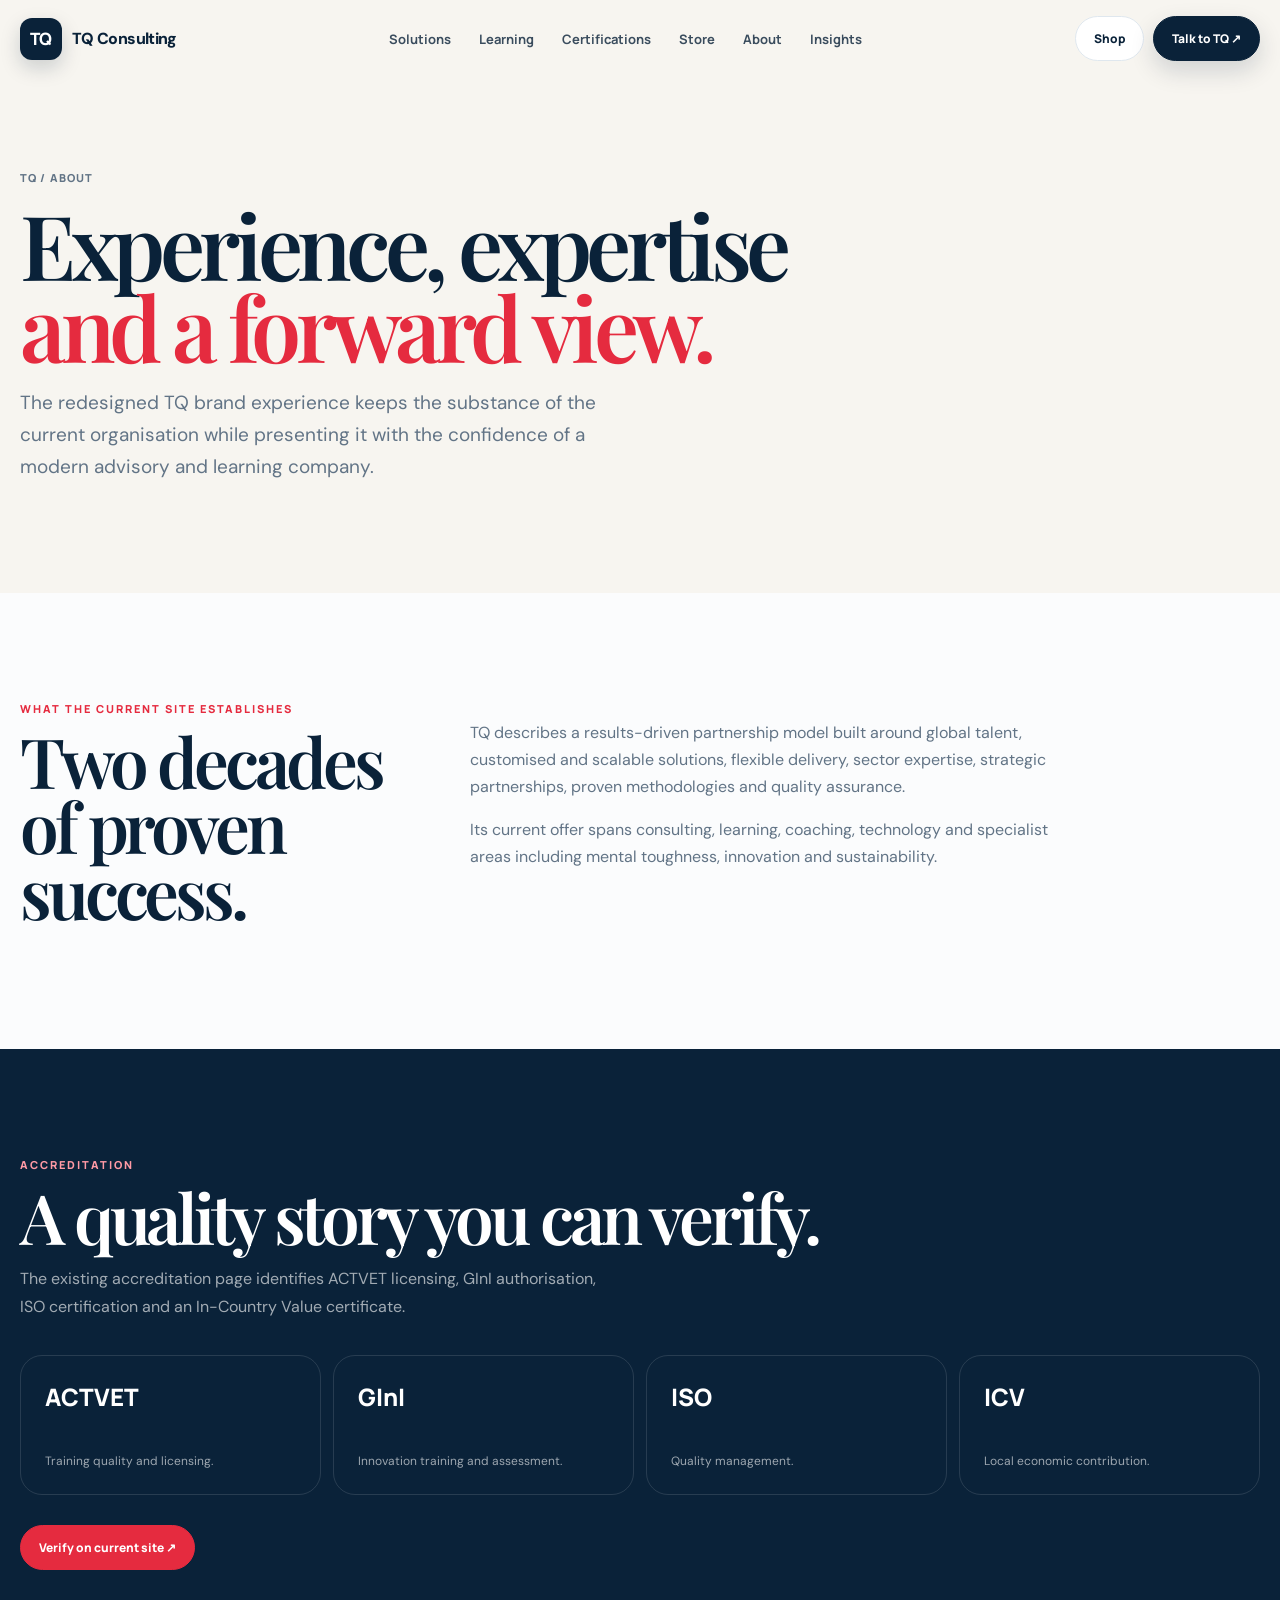
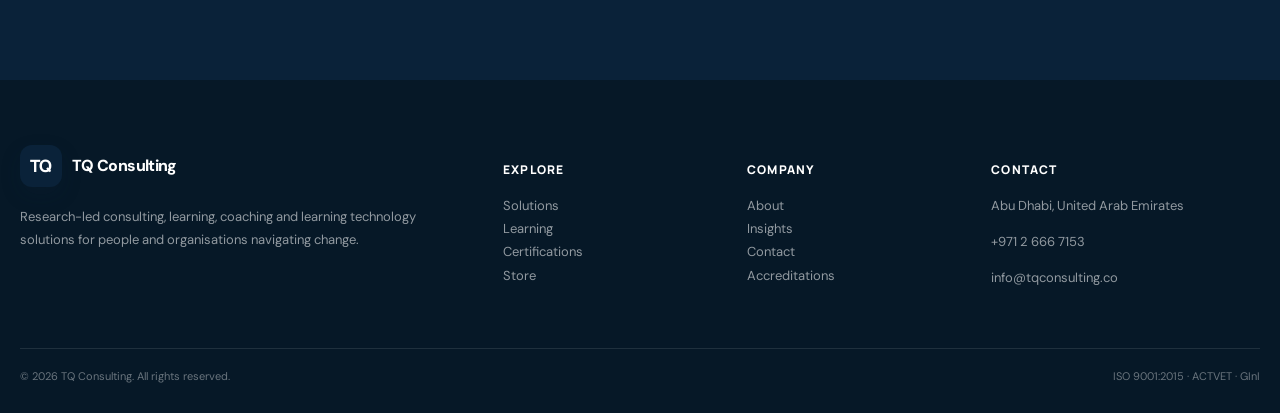
==== about.html @ fe09f9c8 "Add files via upload" ====
<!doctype html><html lang="en"><head><meta charset="utf-8"><meta name="viewport" content="width=device-width,initial-scale=1"><title>About TQ Consulting | TQ Consulting</title><meta name="description" content="TQ Consulting — consulting, learning, coaching, certification and learning technology solutions."><link rel="stylesheet" href="assets/style.css"></head><body><header class="nav"><div class="wrap navin"><a class="brand" href="index.html"><span class="brandmark">TQ</span><span>TQ Consulting</span></a><nav class="links"><a href="solutions.html">Solutions</a><a href="learning.html">Learning</a><a href="certifications.html">Certifications</a><a href="store.html">Store</a><a href="about.html">About</a><a href="insights.html">Insights</a></nav><div class="actions"><a class="btn ghost" href="store.html">Shop</a><a class="btn primary" href="contact.html">Talk to TQ ↗</a><button id="mobileMenu" class="btn ghost mobile">Menu</button></div></div></header><div class="menuPanel"><a href="solutions.html">Solutions</a><a href="learning.html">Learning</a><a href="certifications.html">Certifications</a><a href="store.html">Store</a><a href="about.html">About</a><a href="insights.html">Insights</a><a href="contact.html">Contact</a></div><main><section class="pagehero"><div class="wrap"><div class="breadcrumbs">TQ / About</div><h1>Experience, expertise<br><span style="color:var(--red)">and a forward view.</span></h1><p class="lead" style="font-size:19px">The redesigned TQ brand experience keeps the substance of the current organisation while presenting it with the confidence of a modern advisory and learning company.</p></div></section><section><div class="wrap split"><div><div class="eyebrow" style="color:var(--red)">What the current site establishes</div><h2 class="h2">Two decades of proven success.</h2></div><div><p class="lead">TQ describes a results-driven partnership model built around global talent, customised and scalable solutions, flexible delivery, sector expertise, strategic partnerships, proven methodologies and quality assurance.</p><p class="lead">Its current offer spans consulting, learning, coaching, technology and specialist areas including mental toughness, innovation and sustainability.</p></div></div></section><section class="dark"><div class="wrap"><div class="eyebrow" style="color:#ff9aa5">Accreditation</div><h2 class="h2">A quality story you can verify.</h2><p class="lead">The existing accreditation page identifies ACTVET licensing, GInI authorisation, ISO certification and an In-Country Value certificate.</p><div class="accred"><div class="logoBox"><b>ACTVET</b><span>Training quality and licensing.</span></div><div class="logoBox"><b>GInI</b><span>Innovation training and assessment.</span></div><div class="logoBox"><b>ISO</b><span>Quality management.</span></div><div class="logoBox"><b>ICV</b><span>Local economic contribution.</span></div></div><div style="margin-top:30px"><a class="btn red" href="https://www.tqconsulting.co/accreditation" target="_blank">Verify on current site ↗</a></div></div></section></main><footer class="footer"><div class="wrap"><div class="footgrid"><div><div class="brand"><span class="brandmark">TQ</span><span>TQ Consulting</span></div><p style="max-width:420px;margin-top:18px">Research-led consulting, learning, coaching and learning technology solutions for people and organisations navigating change.</p></div><div><h4>Explore</h4><a href="solutions.html">Solutions</a><a href="learning.html">Learning</a><a href="certifications.html">Certifications</a><a href="store.html">Store</a></div><div><h4>Company</h4><a href="about.html">About</a><a href="insights.html">Insights</a><a href="contact.html">Contact</a><a href="https://www.tqconsulting.co/accreditation" target="_blank">Accreditations</a></div><div><h4>Contact</h4><p>Abu Dhabi, United Arab Emirates</p><p>+971 2 666 7153</p><p>info@tqconsulting.co</p></div></div><div class="copyright"><span>© 2026 TQ Consulting. All rights reserved.</span><span>ISO 9001:2015 · ACTVET · GInI</span></div></div></footer><div class="toast"></div><script src="assets/app.js"></script></body></html>
---- assets/style.css ----
@import url('https://fonts.googleapis.com/css2?family=DM+Sans:wght@400;500;600;700&family=Manrope:wght@500;600;700;800&family=Playfair+Display:wght@500;600;700&display=swap');
:root{--ink:#0a2239;--ink2:#102f4b;--red:#e52b3f;--cream:#f7f5f0;--paper:#fbfcfd;--line:#dfe7ee;--muted:#627486;--white:#fff;--shadow:0 24px 80px rgba(10,34,57,.12)}*{box-sizing:border-box}html{scroll-behavior:smooth}body{margin:0;color:var(--ink);background:var(--paper);font-family:'DM Sans',sans-serif;overflow-x:hidden}a{text-decoration:none;color:inherit}.serif{font-family:'Playfair Display',serif}.wrap{width:min(1380px,calc(100% - 40px));margin:auto}.eyebrow{font:800 11px/1 'Manrope';letter-spacing:.18em;text-transform:uppercase}.nav{position:fixed;z-index:100;top:0;left:0;right:0;padding:16px 0;transition:.3s}.nav.scrolled{background:rgba(251,252,253,.9);backdrop-filter:blur(18px);box-shadow:0 12px 40px rgba(10,34,57,.08)}.navin{display:flex;align-items:center;justify-content:space-between;gap:20px}.brand{display:flex;align-items:center;gap:10px;font-weight:800;letter-spacing:-.04em}.brandmark{width:42px;height:42px;border-radius:12px;background:var(--ink);display:grid;place-items:center;color:#fff;font:800 17px 'Manrope';box-shadow:0 8px 20px rgba(10,34,57,.18)}.links{display:flex;gap:28px;font:700 13px 'Manrope';align-items:center}.links a{opacity:.8}.links a:hover{opacity:1;color:var(--red)}.actions{display:flex;gap:9px;align-items:center}.btn{display:inline-flex;align-items:center;gap:9px;padding:13px 18px;border-radius:999px;font:800 12px 'Manrope';border:1px solid var(--line);transition:.25s;cursor:pointer}.btn:hover{transform:translateY(-2px)}.primary{background:var(--ink);color:#fff;border-color:var(--ink);box-shadow:0 10px 24px rgba(10,34,57,.16)}.red{background:var(--red);color:#fff;border-color:var(--red)}.ghost{background:#fff}.mobile{display:none}.hero{min-height:880px;padding:170px 0 90px;position:relative;overflow:hidden;background:radial-gradient(circle at 82% 18%,#ffdfe2 0,transparent 28%),radial-gradient(circle at 10% 80%,#e9f1f7 0,transparent 30%),var(--cream)}.grid{position:absolute;inset:0;opacity:.32;background-image:linear-gradient(rgba(10,34,57,.07) 1px,transparent 1px),linear-gradient(90deg,rgba(10,34,57,.07) 1px,transparent 1px);background-size:44px 44px;mask-image:linear-gradient(to bottom,#000,transparent)}.hero-grid{position:relative;display:grid;grid-template-columns:1.05fr .95fr;gap:60px;align-items:center}.hero h1{font:600 clamp(56px,7.5vw,112px)/.9 'Playfair Display';letter-spacing:-.065em;margin:22px 0}.hero h1 em{font-style:normal;color:var(--red)}.hero p{font-size:19px;line-height:1.65;color:var(--muted);max-width:670px}.heroBtns{display:flex;gap:10px;flex-wrap:wrap;margin-top:30px}.stats{display:flex;gap:42px;margin-top:48px}.stat b{font:800 30px 'Manrope';display:block}.stat span{font-size:12px;color:var(--muted)}.visual{position:relative}.visual-main{height:650px;border-radius:38px;background:linear-gradient(145deg,#0a2239,#173e60 62%,#e52b3f);padding:20px;box-shadow:var(--shadow);transform:rotate(1.2deg);overflow:hidden}.visual-main:before{content:'';position:absolute;width:420px;height:420px;border:1px solid rgba(255,255,255,.16);border-radius:50%;right:-120px;top:-100px}.visual-main:after{content:'';position:absolute;width:600px;height:600px;border:1px solid rgba(255,255,255,.1);border-radius:50%;left:-330px;bottom:-320px}.visual-inner{height:100%;border:1px solid rgba(255,255,255,.12);border-radius:26px;padding:32px;color:#fff;display:flex;flex-direction:column;justify-content:flex-end;position:relative;background:linear-gradient(to top,rgba(0,0,0,.35),transparent 65%)}.visual-label{font:800 11px 'Manrope';letter-spacing:.16em;text-transform:uppercase;color:#ffb2ba}.visual-inner h2{font:600 48px/1 'Playfair Display';letter-spacing:-.05em;margin:12px 0}.floating{position:absolute;background:#fff;border:1px solid rgba(255,255,255,.7);box-shadow:var(--shadow);border-radius:22px;padding:18px;z-index:2}.float1{left:-28px;bottom:50px;width:230px}.float2{right:-24px;top:70px;width:205px}.floatnum{font:800 30px 'Manrope'}.marquee{background:var(--ink);color:#fff;padding:16px 0;overflow:hidden}.track{display:flex;width:max-content;gap:30px;animation:mar 28s linear infinite;font:800 12px 'Manrope';letter-spacing:.08em}@keyframes mar{to{transform:translateX(-50%)}}section{padding:110px 0}.split{display:grid;grid-template-columns:.65fr 1.35fr;gap:70px}.h2{font:600 clamp(45px,5.4vw,76px)/.95 'Playfair Display';letter-spacing:-.06em;margin:14px 0}.lead{color:var(--muted);line-height:1.7;max-width:580px}.cards{display:grid;grid-template-columns:repeat(2,1fr);gap:16px}.card{background:#fff;border:1px solid var(--line);border-radius:28px;padding:28px;transition:.3s}.card:hover{transform:translateY(-5px);box-shadow:var(--shadow)}.num{font:700 56px/1 'Playfair Display';color:#d9e0e6}.card h3{font:800 25px 'Manrope';margin:20px 0 8px}.card p{color:var(--muted);line-height:1.6}.dark{background:var(--ink);color:#fff}.dark .lead,.dark .muted{color:rgba(255,255,255,.62)}.pill{display:inline-flex;padding:8px 11px;border-radius:99px;background:#eef2f5;font:800 10px 'Manrope';letter-spacing:.08em;text-transform:uppercase}.redpill{background:#ffe6e9;color:#b3192a}.programs{display:grid;grid-template-columns:repeat(3,1fr);gap:16px;margin-top:45px}.program{min-height:340px;padding:26px;border-radius:28px;position:relative;overflow:hidden;background:linear-gradient(145deg,#102f4b,#0a2239);color:#fff}.program:nth-child(2){background:linear-gradient(145deg,#e52b3f,#9e1424)}.program:nth-child(3){background:linear-gradient(145deg,#d7e8f2,#f6f1e9);color:var(--ink)}.program .bottom{position:absolute;left:26px;right:26px;bottom:25px}.program h3{font:600 34px/1 'Playfair Display';margin:12px 0}.program p{opacity:.72;line-height:1.55}.productgrid{display:grid;grid-template-columns:repeat(4,1fr);gap:14px;margin-top:40px}.product{background:#fff;border:1px solid var(--line);border-radius:24px;padding:18px}.productvisual{height:220px;border-radius:18px;background:linear-gradient(145deg,#edf3f7,#f8e7e9);display:grid;place-items:center;overflow:hidden}.book{width:110px;height:150px;background:#fff;border-radius:5px 12px 12px 5px;box-shadow:0 20px 40px rgba(10,34,57,.2);padding:14px;transform:rotate(-6deg);font:800 12px 'Manrope'}.price{font:800 15px 'Manrope'}.accred{display:grid;grid-template-columns:repeat(4,1fr);gap:12px;margin-top:35px}.logoBox{border:1px solid rgba(255,255,255,.12);border-radius:22px;padding:24px;min-height:140px;display:flex;flex-direction:column;justify-content:space-between}.logoBox b{font:800 24px 'Manrope'}.logoBox span{font-size:12px;color:rgba(255,255,255,.6);line-height:1.5}.articles{display:grid;grid-template-columns:repeat(3,1fr);gap:16px;margin-top:45px}.article{background:#fff;border:1px solid var(--line);border-radius:25px;padding:25px;min-height:300px;display:flex;flex-direction:column}.article h3{font:800 23px/1.12 'Manrope';margin:15px 0}.article .read{margin-top:auto;font:800 12px 'Manrope'}.contact{background:var(--cream)}.contactgrid{display:grid;grid-template-columns:.9fr 1.1fr;gap:30px}.form{background:#fff;border:1px solid var(--line);border-radius:28px;padding:30px;box-shadow:var(--shadow)}.fields{display:grid;grid-template-columns:1fr 1fr;gap:14px}.field{font:800 11px 'Manrope';letter-spacing:.04em}.field input,.field select,.field textarea{width:100%;margin-top:8px;border:1px solid var(--line);border-radius:15px;padding:14px;font:500 14px 'DM Sans';outline:none;background:#fff}.field textarea{min-height:140px;resize:vertical}.full{grid-column:1/-1}.footer{background:#061827;color:#fff;padding:65px 0 30px}.footgrid{display:grid;grid-template-columns:1.5fr .7fr .7fr .9fr;gap:35px}.footgrid h4{font:800 12px 'Manrope';letter-spacing:.1em;text-transform:uppercase}.footgrid a,.footgrid p{display:block;color:rgba(255,255,255,.56);font-size:13px;line-height:1.8}.copyright{border-top:1px solid rgba(255,255,255,.1);margin-top:45px;padding-top:20px;color:rgba(255,255,255,.4);font-size:11px;display:flex;justify-content:space-between;gap:20px}.reveal{opacity:0;transform:translateY(25px)}.pagehero{padding:170px 0 90px;background:var(--cream);position:relative;overflow:hidden}.pagehero h1{font:600 clamp(55px,7vw,100px)/.92 'Playfair Display';letter-spacing:-.06em;margin:18px 0}.breadcrumbs{font:800 11px 'Manrope';letter-spacing:.1em;text-transform:uppercase;color:var(--muted)}.list{display:grid;gap:12px;margin-top:30px}.listrow{display:flex;justify-content:space-between;gap:20px;padding:22px 0;border-top:1px solid var(--line);font:700 16px 'Manrope'}.menuPanel{display:none}.toast{position:fixed;right:20px;bottom:20px;background:var(--ink);color:#fff;padding:14px 18px;border-radius:15px;z-index:200;opacity:0;transform:translateY(10px);transition:.3s}.toast.show{opacity:1;transform:none}
@media(max-width:1000px){.links{display:none}.mobile{display:inline-flex}.hero{min-height:auto}.hero-grid,.split,.contactgrid{grid-template-columns:1fr}.visual{max-width:680px;margin:auto}.programs{grid-template-columns:1fr 1fr}.productgrid{grid-template-columns:1fr 1fr}.accred{grid-template-columns:1fr 1fr}.articles{grid-template-columns:1fr 1fr}.footgrid{grid-template-columns:1fr 1fr}.menuPanel{position:fixed;top:74px;left:20px;right:20px;background:#fff;border:1px solid var(--line);border-radius:22px;padding:20px;display:none;box-shadow:var(--shadow);z-index:99}.menuPanel.open{display:grid}.menuPanel a{padding:13px 4px;font:800 13px 'Manrope';border-bottom:1px solid #edf1f4}}
@media(max-width:650px){.wrap{width:min(100% - 28px,1380px)}.hero{padding-top:130px}.hero h1{font-size:57px}.visual-main{height:510px}.visual-inner h2{font-size:36px}.float1{left:-6px}.float2{right:-6px}.stats{gap:18px;flex-wrap:wrap}.stat b{font-size:24px}.cards,.programs,.productgrid,.articles,.fields{grid-template-columns:1fr}.accred,.footgrid{grid-template-columns:1fr 1fr}.actions .ghost{display:none}.h2{font-size:48px}section{padding:80px 0}.copyright{flex-direction:column}}
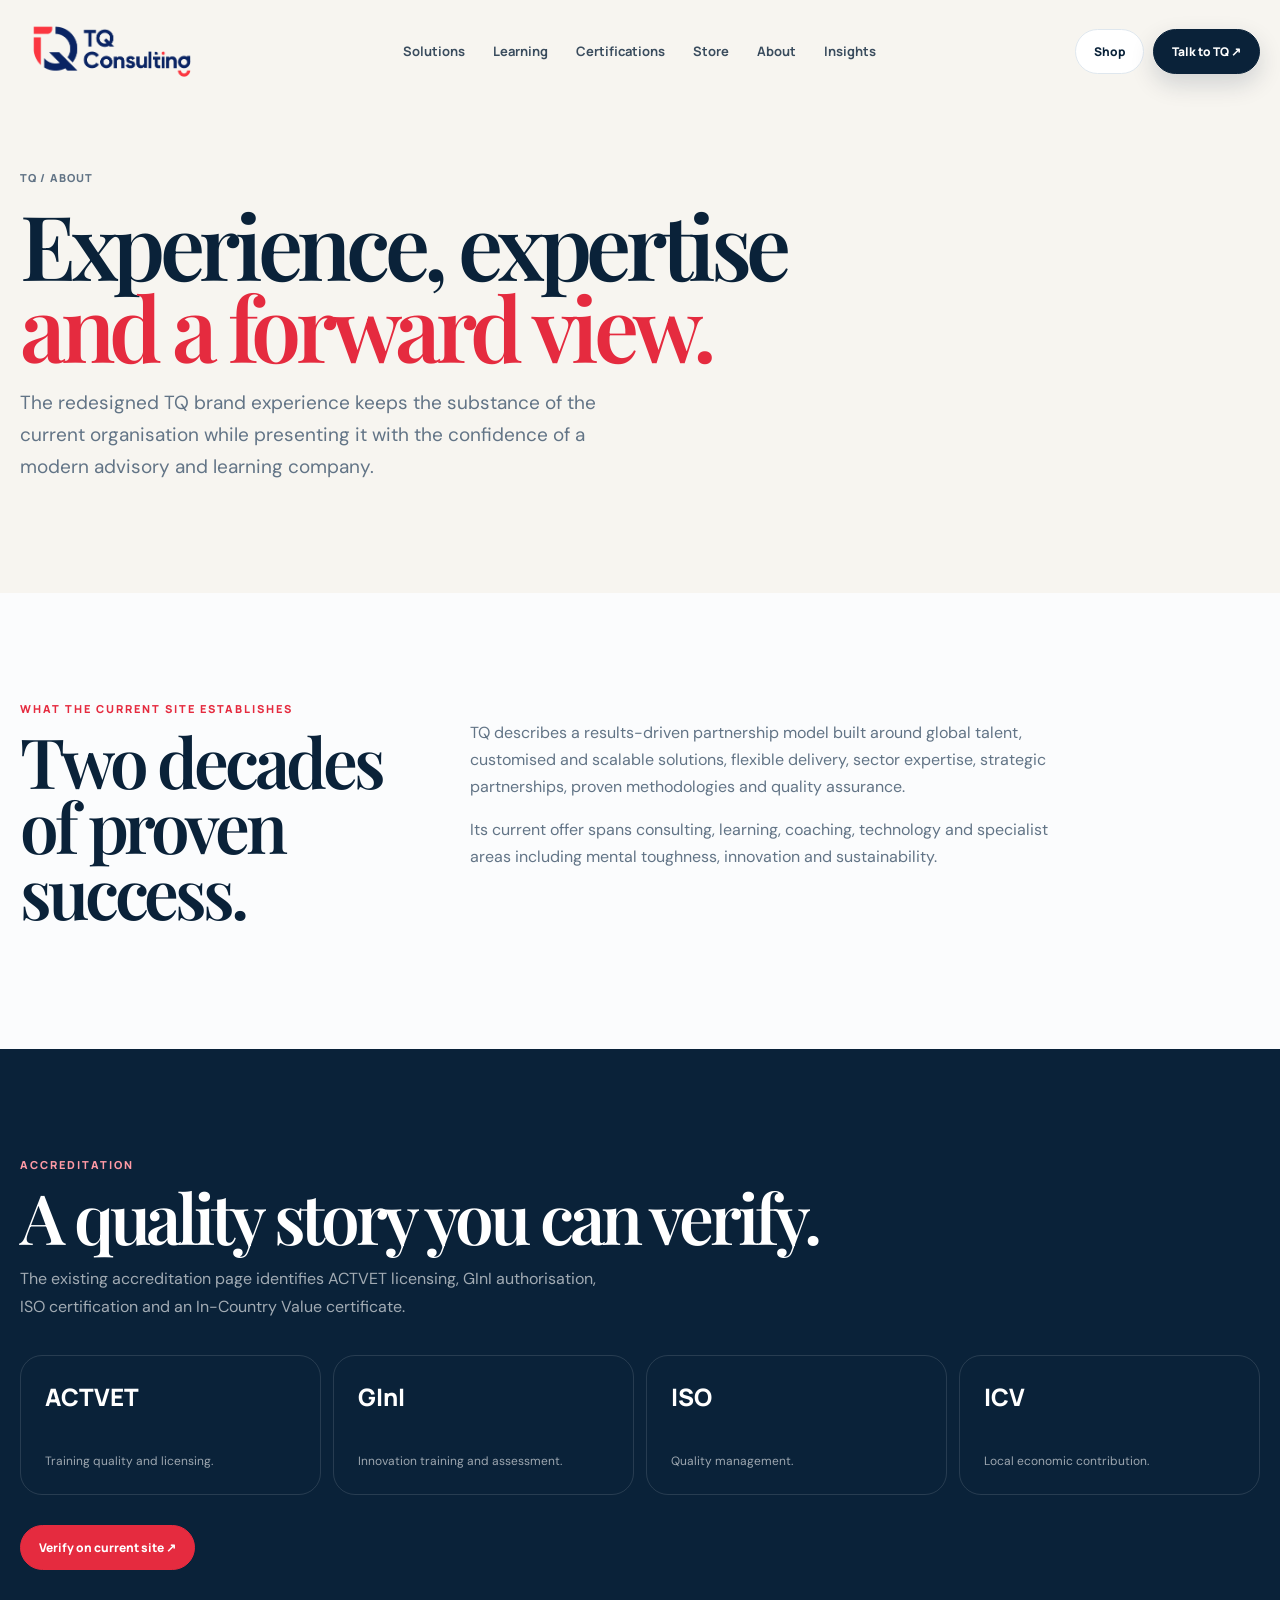
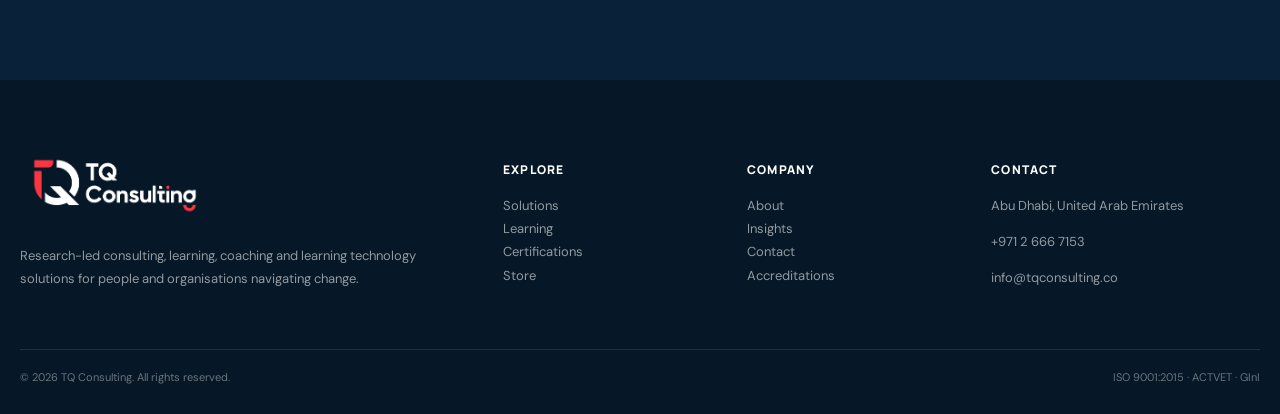
==== commit 763e1ce0: "Add files via upload" ====
--- a/about.html
+++ b/about.html
@@ -1 +1 @@
-<!doctype html><html lang="en"><head><meta charset="utf-8"><meta name="viewport" content="width=device-width,initial-scale=1"><title>About TQ Consulting | TQ Consulting</title><meta name="description" content="TQ Consulting — consulting, learning, coaching, certification and learning technology solutions."><link rel="stylesheet" href="assets/style.css"></head><body><header class="nav"><div class="wrap navin"><a class="brand" href="index.html"><span class="brandmark">TQ</span><span>TQ Consulting</span></a><nav class="links"><a href="solutions.html">Solutions</a><a href="learning.html">Learning</a><a href="certifications.html">Certifications</a><a href="store.html">Store</a><a href="about.html">About</a><a href="insights.html">Insights</a></nav><div class="actions"><a class="btn ghost" href="store.html">Shop</a><a class="btn primary" href="contact.html">Talk to TQ ↗</a><button id="mobileMenu" class="btn ghost mobile">Menu</button></div></div></header><div class="menuPanel"><a href="solutions.html">Solutions</a><a href="learning.html">Learning</a><a href="certifications.html">Certifications</a><a href="store.html">Store</a><a href="about.html">About</a><a href="insights.html">Insights</a><a href="contact.html">Contact</a></div><main><section class="pagehero"><div class="wrap"><div class="breadcrumbs">TQ / About</div><h1>Experience, expertise<br><span style="color:var(--red)">and a forward view.</span></h1><p class="lead" style="font-size:19px">The redesigned TQ brand experience keeps the substance of the current organisation while presenting it with the confidence of a modern advisory and learning company.</p></div></section><section><div class="wrap split"><div><div class="eyebrow" style="color:var(--red)">What the current site establishes</div><h2 class="h2">Two decades of proven success.</h2></div><div><p class="lead">TQ describes a results-driven partnership model built around global talent, customised and scalable solutions, flexible delivery, sector expertise, strategic partnerships, proven methodologies and quality assurance.</p><p class="lead">Its current offer spans consulting, learning, coaching, technology and specialist areas including mental toughness, innovation and sustainability.</p></div></div></section><section class="dark"><div class="wrap"><div class="eyebrow" style="color:#ff9aa5">Accreditation</div><h2 class="h2">A quality story you can verify.</h2><p class="lead">The existing accreditation page identifies ACTVET licensing, GInI authorisation, ISO certification and an In-Country Value certificate.</p><div class="accred"><div class="logoBox"><b>ACTVET</b><span>Training quality and licensing.</span></div><div class="logoBox"><b>GInI</b><span>Innovation training and assessment.</span></div><div class="logoBox"><b>ISO</b><span>Quality management.</span></div><div class="logoBox"><b>ICV</b><span>Local economic contribution.</span></div></div><div style="margin-top:30px"><a class="btn red" href="https://www.tqconsulting.co/accreditation" target="_blank">Verify on current site ↗</a></div></div></section></main><footer class="footer"><div class="wrap"><div class="footgrid"><div><div class="brand"><span class="brandmark">TQ</span><span>TQ Consulting</span></div><p style="max-width:420px;margin-top:18px">Research-led consulting, learning, coaching and learning technology solutions for people and organisations navigating change.</p></div><div><h4>Explore</h4><a href="solutions.html">Solutions</a><a href="learning.html">Learning</a><a href="certifications.html">Certifications</a><a href="store.html">Store</a></div><div><h4>Company</h4><a href="about.html">About</a><a href="insights.html">Insights</a><a href="contact.html">Contact</a><a href="https://www.tqconsulting.co/accreditation" target="_blank">Accreditations</a></div><div><h4>Contact</h4><p>Abu Dhabi, United Arab Emirates</p><p>+971 2 666 7153</p><p>info@tqconsulting.co</p></div></div><div class="copyright"><span>© 2026 TQ Consulting. All rights reserved.</span><span>ISO 9001:2015 · ACTVET · GInI</span></div></div></footer><div class="toast"></div><script src="assets/app.js"></script></body></html>+<!doctype html><html lang="en"><head><meta charset="utf-8"><meta name="viewport" content="width=device-width,initial-scale=1"><title>About TQ Consulting | TQ Consulting</title><meta name="description" content="TQ Consulting — consulting, learning, coaching, certification and learning technology solutions."><link rel="stylesheet" href="assets/style.css"></head><body><header class="nav"><div class="wrap navin"><a class="brand" href="index.html"><img class="brandLogo brandLogoFull" src="assets/tq-logo.png" alt="TQ Consulting"></a><nav class="links"><a href="solutions.html">Solutions</a><a href="learning.html">Learning</a><a href="certifications.html">Certifications</a><a href="store.html">Store</a><a href="about.html">About</a><a href="insights.html">Insights</a></nav><div class="actions"><a class="btn ghost" href="store.html">Shop</a><a class="btn primary" href="contact.html">Talk to TQ ↗</a><button id="mobileMenu" class="btn ghost mobile">Menu</button></div></div></header><div class="menuPanel"><a href="solutions.html">Solutions</a><a href="learning.html">Learning</a><a href="certifications.html">Certifications</a><a href="store.html">Store</a><a href="about.html">About</a><a href="insights.html">Insights</a><a href="contact.html">Contact</a></div><main><section class="pagehero"><div class="wrap"><div class="breadcrumbs">TQ / About</div><h1>Experience, expertise<br><span style="color:var(--red)">and a forward view.</span></h1><p class="lead" style="font-size:19px">The redesigned TQ brand experience keeps the substance of the current organisation while presenting it with the confidence of a modern advisory and learning company.</p></div></section><section><div class="wrap split"><div><div class="eyebrow" style="color:var(--red)">What the current site establishes</div><h2 class="h2">Two decades of proven success.</h2></div><div><p class="lead">TQ describes a results-driven partnership model built around global talent, customised and scalable solutions, flexible delivery, sector expertise, strategic partnerships, proven methodologies and quality assurance.</p><p class="lead">Its current offer spans consulting, learning, coaching, technology and specialist areas including mental toughness, innovation and sustainability.</p></div></div></section><section class="dark"><div class="wrap"><div class="eyebrow" style="color:#ff9aa5">Accreditation</div><h2 class="h2">A quality story you can verify.</h2><p class="lead">The existing accreditation page identifies ACTVET licensing, GInI authorisation, ISO certification and an In-Country Value certificate.</p><div class="accred"><div class="logoBox"><b>ACTVET</b><span>Training quality and licensing.</span></div><div class="logoBox"><b>GInI</b><span>Innovation training and assessment.</span></div><div class="logoBox"><b>ISO</b><span>Quality management.</span></div><div class="logoBox"><b>ICV</b><span>Local economic contribution.</span></div></div><div style="margin-top:30px"><a class="btn red" href="https://www.tqconsulting.co/accreditation" target="_blank">Verify on current site ↗</a></div></div></section></main><footer class="footer"><div class="wrap"><div class="footgrid"><div><div class="brand"><img class="brandLogo brandLogoFull" src="assets/tq-logo-inverse.png" alt="TQ Consulting"></div><p style="max-width:420px;margin-top:18px">Research-led consulting, learning, coaching and learning technology solutions for people and organisations navigating change.</p></div><div><h4>Explore</h4><a href="solutions.html">Solutions</a><a href="learning.html">Learning</a><a href="certifications.html">Certifications</a><a href="store.html">Store</a></div><div><h4>Company</h4><a href="about.html">About</a><a href="insights.html">Insights</a><a href="contact.html">Contact</a><a href="https://www.tqconsulting.co/accreditation" target="_blank">Accreditations</a></div><div><h4>Contact</h4><p>Abu Dhabi, United Arab Emirates</p><p>+971 2 666 7153</p><p>info@tqconsulting.co</p></div></div><div class="copyright"><span>© 2026 TQ Consulting. All rights reserved.</span><span>ISO 9001:2015 · ACTVET · GInI</span></div></div></footer><div class="toast"></div><script src="assets/app.js"></script></body></html>
--- a/assets/style.css
+++ b/assets/style.css
@@ -3,3 +3,152 @@
 :root{--ink:#0a2239;--ink2:#102f4b;--red:#e52b3f;--cream:#f7f5f0;--paper:#fbfcfd;--line:#dfe7ee;--muted:#627486;--white:#fff;--shadow:0 24px 80px rgba(10,34,57,.12)}*{box-sizing:border-box}html{scroll-behavior:smooth}body{margin:0;color:var(--ink);background:var(--paper);font-family:'DM Sans',sans-serif;overflow-x:hidden}a{text-decoration:none;color:inherit}.serif{font-family:'Playfair Display',serif}.wrap{width:min(1380px,calc(100% - 40px));margin:auto}.eyebrow{font:800 11px/1 'Manrope';letter-spacing:.18em;text-transform:uppercase}.nav{position:fixed;z-index:100;top:0;left:0;right:0;padding:16px 0;transition:.3s}.nav.scrolled{background:rgba(251,252,253,.9);backdrop-filter:blur(18px);box-shadow:0 12px 40px rgba(10,34,57,.08)}.navin{display:flex;align-items:center;justify-content:space-between;gap:20px}.brand{display:flex;align-items:center;gap:10px;font-weight:800;letter-spacing:-.04em}.brandmark{width:42px;height:42px;border-radius:12px;background:var(--ink);display:grid;place-items:center;color:#fff;font:800 17px 'Manrope';box-shadow:0 8px 20px rgba(10,34,57,.18)}.links{display:flex;gap:28px;font:700 13px 'Manrope';align-items:center}.links a{opacity:.8}.links a:hover{opacity:1;color:var(--red)}.actions{display:flex;gap:9px;align-items:center}.btn{display:inline-flex;align-items:center;gap:9px;padding:13px 18px;border-radius:999px;font:800 12px 'Manrope';border:1px solid var(--line);transition:.25s;cursor:pointer}.btn:hover{transform:translateY(-2px)}.primary{background:var(--ink);color:#fff;border-color:var(--ink);box-shadow:0 10px 24px rgba(10,34,57,.16)}.red{background:var(--red);color:#fff;border-color:var(--red)}.ghost{background:#fff}.mobile{display:none}.hero{min-height:880px;padding:170px 0 90px;position:relative;overflow:hidden;background:radial-gradient(circle at 82% 18%,#ffdfe2 0,transparent 28%),radial-gradient(circle at 10% 80%,#e9f1f7 0,transparent 30%),var(--cream)}.grid{position:absolute;inset:0;opacity:.32;background-image:linear-gradient(rgba(10,34,57,.07) 1px,transparent 1px),linear-gradient(90deg,rgba(10,34,57,.07) 1px,transparent 1px);background-size:44px 44px;mask-image:linear-gradient(to bottom,#000,transparent)}.hero-grid{position:relative;display:grid;grid-template-columns:1.05fr .95fr;gap:60px;align-items:center}.hero h1{font:600 clamp(56px,7.5vw,112px)/.9 'Playfair Display';letter-spacing:-.065em;margin:22px 0}.hero h1 em{font-style:normal;color:var(--red)}.hero p{font-size:19px;line-height:1.65;color:var(--muted);max-width:670px}.heroBtns{display:flex;gap:10px;flex-wrap:wrap;margin-top:30px}.stats{display:flex;gap:42px;margin-top:48px}.stat b{font:800 30px 'Manrope';display:block}.stat span{font-size:12px;color:var(--muted)}.visual{position:relative}.visual-main{height:650px;border-radius:38px;background:linear-gradient(145deg,#0a2239,#173e60 62%,#e52b3f);padding:20px;box-shadow:var(--shadow);transform:rotate(1.2deg);overflow:hidden}.visual-main:before{content:'';position:absolute;width:420px;height:420px;border:1px solid rgba(255,255,255,.16);border-radius:50%;right:-120px;top:-100px}.visual-main:after{content:'';position:absolute;width:600px;height:600px;border:1px solid rgba(255,255,255,.1);border-radius:50%;left:-330px;bottom:-320px}.visual-inner{height:100%;border:1px solid rgba(255,255,255,.12);border-radius:26px;padding:32px;color:#fff;display:flex;flex-direction:column;justify-content:flex-end;position:relative;background:linear-gradient(to top,rgba(0,0,0,.35),transparent 65%)}.visual-label{font:800 11px 'Manrope';letter-spacing:.16em;text-transform:uppercase;color:#ffb2ba}.visual-inner h2{font:600 48px/1 'Playfair Display';letter-spacing:-.05em;margin:12px 0}.floating{position:absolute;background:#fff;border:1px solid rgba(255,255,255,.7);box-shadow:var(--shadow);border-radius:22px;padding:18px;z-index:2}.float1{left:-28px;bottom:50px;width:230px}.float2{right:-24px;top:70px;width:205px}.floatnum{font:800 30px 'Manrope'}.marquee{background:var(--ink);color:#fff;padding:16px 0;overflow:hidden}.track{display:flex;width:max-content;gap:30px;animation:mar 28s linear infinite;font:800 12px 'Manrope';letter-spacing:.08em}@keyframes mar{to{transform:translateX(-50%)}}section{padding:110px 0}.split{display:grid;grid-template-columns:.65fr 1.35fr;gap:70px}.h2{font:600 clamp(45px,5.4vw,76px)/.95 'Playfair Display';letter-spacing:-.06em;margin:14px 0}.lead{color:var(--muted);line-height:1.7;max-width:580px}.cards{display:grid;grid-template-columns:repeat(2,1fr);gap:16px}.card{background:#fff;border:1px solid var(--line);border-radius:28px;padding:28px;transition:.3s}.card:hover{transform:translateY(-5px);box-shadow:var(--shadow)}.num{font:700 56px/1 'Playfair Display';color:#d9e0e6}.card h3{font:800 25px 'Manrope';margin:20px 0 8px}.card p{color:var(--muted);line-height:1.6}.dark{background:var(--ink);color:#fff}.dark .lead,.dark .muted{color:rgba(255,255,255,.62)}.pill{display:inline-flex;padding:8px 11px;border-radius:99px;background:#eef2f5;font:800 10px 'Manrope';letter-spacing:.08em;text-transform:uppercase}.redpill{background:#ffe6e9;color:#b3192a}.programs{display:grid;grid-template-columns:repeat(3,1fr);gap:16px;margin-top:45px}.program{min-height:340px;padding:26px;border-radius:28px;position:relative;overflow:hidden;background:linear-gradient(145deg,#102f4b,#0a2239);color:#fff}.program:nth-child(2){background:linear-gradient(145deg,#e52b3f,#9e1424)}.program:nth-child(3){background:linear-gradient(145deg,#d7e8f2,#f6f1e9);color:var(--ink)}.program .bottom{position:absolute;left:26px;right:26px;bottom:25px}.program h3{font:600 34px/1 'Playfair Display';margin:12px 0}.program p{opacity:.72;line-height:1.55}.productgrid{display:grid;grid-template-columns:repeat(4,1fr);gap:14px;margin-top:40px}.product{background:#fff;border:1px solid var(--line);border-radius:24px;padding:18px}.productvisual{height:220px;border-radius:18px;background:linear-gradient(145deg,#edf3f7,#f8e7e9);display:grid;place-items:center;overflow:hidden}.book{width:110px;height:150px;background:#fff;border-radius:5px 12px 12px 5px;box-shadow:0 20px 40px rgba(10,34,57,.2);padding:14px;transform:rotate(-6deg);font:800 12px 'Manrope'}.price{font:800 15px 'Manrope'}.accred{display:grid;grid-template-columns:repeat(4,1fr);gap:12px;margin-top:35px}.logoBox{border:1px solid rgba(255,255,255,.12);border-radius:22px;padding:24px;min-height:140px;display:flex;flex-direction:column;justify-content:space-between}.logoBox b{font:800 24px 'Manrope'}.logoBox span{font-size:12px;color:rgba(255,255,255,.6);line-height:1.5}.articles{display:grid;grid-template-columns:repeat(3,1fr);gap:16px;margin-top:45px}.article{background:#fff;border:1px solid var(--line);border-radius:25px;padding:25px;min-height:300px;display:flex;flex-direction:column}.article h3{font:800 23px/1.12 'Manrope';margin:15px 0}.article .read{margin-top:auto;font:800 12px 'Manrope'}.contact{background:var(--cream)}.contactgrid{display:grid;grid-template-columns:.9fr 1.1fr;gap:30px}.form{background:#fff;border:1px solid var(--line);border-radius:28px;padding:30px;box-shadow:var(--shadow)}.fields{display:grid;grid-template-columns:1fr 1fr;gap:14px}.field{font:800 11px 'Manrope';letter-spacing:.04em}.field input,.field select,.field textarea{width:100%;margin-top:8px;border:1px solid var(--line);border-radius:15px;padding:14px;font:500 14px 'DM Sans';outline:none;background:#fff}.field textarea{min-height:140px;resize:vertical}.full{grid-column:1/-1}.footer{background:#061827;color:#fff;padding:65px 0 30px}.footgrid{display:grid;grid-template-columns:1.5fr .7fr .7fr .9fr;gap:35px}.footgrid h4{font:800 12px 'Manrope';letter-spacing:.1em;text-transform:uppercase}.footgrid a,.footgrid p{display:block;color:rgba(255,255,255,.56);font-size:13px;line-height:1.8}.copyright{border-top:1px solid rgba(255,255,255,.1);margin-top:45px;padding-top:20px;color:rgba(255,255,255,.4);font-size:11px;display:flex;justify-content:space-between;gap:20px}.reveal{opacity:0;transform:translateY(25px)}.pagehero{padding:170px 0 90px;background:var(--cream);position:relative;overflow:hidden}.pagehero h1{font:600 clamp(55px,7vw,100px)/.92 'Playfair Display';letter-spacing:-.06em;margin:18px 0}.breadcrumbs{font:800 11px 'Manrope';letter-spacing:.1em;text-transform:uppercase;color:var(--muted)}.list{display:grid;gap:12px;margin-top:30px}.listrow{display:flex;justify-content:space-between;gap:20px;padding:22px 0;border-top:1px solid var(--line);font:700 16px 'Manrope'}.menuPanel{display:none}.toast{position:fixed;right:20px;bottom:20px;background:var(--ink);color:#fff;padding:14px 18px;border-radius:15px;z-index:200;opacity:0;transform:translateY(10px);transition:.3s}.toast.show{opacity:1;transform:none}
 @media(max-width:1000px){.links{display:none}.mobile{display:inline-flex}.hero{min-height:auto}.hero-grid,.split,.contactgrid{grid-template-columns:1fr}.visual{max-width:680px;margin:auto}.programs{grid-template-columns:1fr 1fr}.productgrid{grid-template-columns:1fr 1fr}.accred{grid-template-columns:1fr 1fr}.articles{grid-template-columns:1fr 1fr}.footgrid{grid-template-columns:1fr 1fr}.menuPanel{position:fixed;top:74px;left:20px;right:20px;background:#fff;border:1px solid var(--line);border-radius:22px;padding:20px;display:none;box-shadow:var(--shadow);z-index:99}.menuPanel.open{display:grid}.menuPanel a{padding:13px 4px;font:800 13px 'Manrope';border-bottom:1px solid #edf1f4}}
 @media(max-width:650px){.wrap{width:min(100% - 28px,1380px)}.hero{padding-top:130px}.hero h1{font-size:57px}.visual-main{height:510px}.visual-inner h2{font-size:36px}.float1{left:-6px}.float2{right:-6px}.stats{gap:18px;flex-wrap:wrap}.stat b{font-size:24px}.cards,.programs,.productgrid,.articles,.fields{grid-template-columns:1fr}.accred,.footgrid{grid-template-columns:1fr 1fr}.actions .ghost{display:none}.h2{font-size:48px}section{padding:80px 0}.copyright{flex-direction:column}}
+
+/* Responsive refinement — tablet + phone */
+img,svg,video,iframe{max-width:100%;height:auto}.wrap{max-width:1380px}.btn{white-space:nowrap}.nav{padding:12px 0}.brand{min-width:0}.brand span:last-child{white-space:nowrap}.menuPanel{max-height:calc(100dvh - 92px);overflow:auto}
+
+@media (max-width:1100px){
+  .wrap{width:min(100% - 40px,1380px)}
+  .links{gap:18px}
+  .hero-grid{grid-template-columns:1fr;gap:50px}
+  .hero{padding-top:145px}
+  .hero-copy{max-width:760px}
+  .visual{width:min(100%,760px)}
+  .split{grid-template-columns:1fr;gap:42px}
+  .cards{grid-template-columns:repeat(2,minmax(0,1fr))}
+  .programs{grid-template-columns:repeat(2,minmax(0,1fr))}
+  .program:last-child{grid-column:1/-1}
+  .productgrid{grid-template-columns:repeat(2,minmax(0,1fr))}
+  .articles{grid-template-columns:repeat(2,minmax(0,1fr))}
+  .accred{grid-template-columns:repeat(2,minmax(0,1fr))}
+  .contactgrid{grid-template-columns:1fr}
+}
+
+@media (max-width:820px){
+  .wrap{width:calc(100% - 32px)}
+  .nav{padding:10px 0}
+  .navin{gap:10px}
+  .brandmark{width:38px;height:38px;border-radius:11px;font-size:15px}
+  .brand{font-size:14px}
+  .actions{gap:7px}
+  .actions .primary{display:none}
+  .actions .ghost{display:inline-flex}
+  .mobile{display:inline-flex!important}
+  .hero{padding:125px 0 65px}
+  .hero h1{font-size:clamp(50px,10vw,76px)}
+  .hero p{font-size:17px;max-width:650px}
+  .heroBtns{margin-top:24px}
+  .stats{gap:26px;margin-top:38px}
+  .visual-main{height:560px;border-radius:30px;padding:14px}
+  .visual-inner{padding:24px;border-radius:21px}
+  .visual-inner h2{font-size:clamp(34px,6vw,46px)}
+  .floating{border-radius:18px;padding:15px}
+  .float1{left:-10px;bottom:28px;width:205px}
+  .float2{right:-10px;top:26px;width:190px}
+  section{padding:82px 0}
+  .h2{font-size:clamp(44px,8vw,64px)}
+  .cards,.programs,.productgrid,.articles{grid-template-columns:1fr}
+  .program:last-child{grid-column:auto}
+  .program{min-height:310px}
+  .productvisual{height:190px}
+  .accred{grid-template-columns:1fr 1fr}
+  .fields{grid-template-columns:1fr}
+  .full{grid-column:auto}
+  .footgrid{grid-template-columns:1fr 1fr}
+}
+
+@media (max-width:560px){
+  .wrap{width:calc(100% - 24px)}
+  .brand span:last-child{display:none}
+  .brandmark{width:40px;height:40px}
+  .nav{padding:9px 0}
+  .menuPanel{top:62px;left:12px;right:12px;border-radius:18px;padding:12px 16px}
+  .menuPanel a{padding:15px 4px;font-size:14px}
+  .hero{padding:112px 0 54px}
+  .hero h1{font-size:clamp(48px,14vw,64px);line-height:.94;letter-spacing:-.06em}
+  .hero p{font-size:16px;line-height:1.58}
+  .heroBtns{display:grid;grid-template-columns:1fr;gap:9px}
+  .heroBtns .btn{justify-content:center;width:100%}
+  .stats{display:grid;grid-template-columns:repeat(3,minmax(0,1fr));gap:10px;margin-top:30px}
+  .stat b{font-size:21px}.stat span{font-size:10px;line-height:1.3;display:block}
+  .visual{width:100%;padding:0 2px}
+  .visual-main{height:465px;border-radius:24px;padding:10px;transform:none}
+  .visual-inner{padding:20px;border-radius:17px}
+  .visual-inner h2{font-size:32px;line-height:1.02}
+  .visual-inner p{font-size:13px!important;line-height:1.5}
+  .floating{padding:12px;border-radius:15px}
+  .float1{left:6px;bottom:18px;width:170px}.float2{right:6px;top:16px;width:160px}
+  .floatnum{font-size:25px}
+  .floating b{font-size:12px}.floating div:last-child{font-size:10px!important;line-height:1.35}
+  .marquee{padding:13px 0}.track{gap:22px;font-size:10px}
+  section{padding:68px 0}
+  .split{gap:30px}
+  .h2{font-size:43px}
+  .lead{font-size:15px;line-height:1.62}
+  .card{padding:22px;border-radius:21px}.card h3{font-size:22px}.num{font-size:44px}
+  .program{min-height:285px;border-radius:22px;padding:21px}.program .bottom{left:21px;right:21px;bottom:20px}.program h3{font-size:29px}
+  .product{border-radius:20px;padding:14px}.productvisual{height:170px;border-radius:15px}
+  .article{border-radius:20px;padding:21px;min-height:250px}
+  .accred{grid-template-columns:1fr;gap:10px}.logoBox{min-height:120px;border-radius:18px;padding:20px}
+  .form{padding:20px;border-radius:21px}.field input,.field select,.field textarea{font-size:16px}
+  .contactgrid{gap:18px}
+  .footgrid{grid-template-columns:1fr;gap:24px}.footer{padding:48px 0 25px}.copyright{margin-top:30px;gap:8px}
+  .pagehero{padding:120px 0 62px}.pagehero h1{font-size:clamp(48px,13vw,64px)}
+}
+
+@media (max-width:380px){
+  .wrap{width:calc(100% - 20px)}
+  .hero h1{font-size:46px}
+  .stats{grid-template-columns:1fr;gap:14px}.stat{display:grid;grid-template-columns:60px 1fr;align-items:center}.stat span{font-size:11px}
+  .visual-main{height:440px}.visual-inner h2{font-size:29px}
+  .float1{width:150px}.float2{width:145px}
+  .h2{font-size:39px}
+}
+
+@media (prefers-reduced-motion:reduce){
+  html{scroll-behavior:auto}.track{animation:none}.btn,.card,.nav{transition:none!important}.reveal{opacity:1!important;transform:none!important}
+}
+
+/* TQ brand system — official logo lockups */
+.brand{display:flex;align-items:center;gap:0;min-width:0}
+.brandLogo{display:block;object-fit:contain;object-position:left center}
+.nav .brandLogoFull{width:166px;height:auto}
+.footer .brandLogoFull{width:190px;height:auto}
+.brandLogoMark{display:none;width:42px;height:42px}
+.footer .brandLogoMark{display:none!important}
+.nav .brandLogoFull{filter:none}
+
+@media (max-width:820px){
+  .nav .brandLogoFull{width:150px}
+}
+@media (max-width:560px){
+  .nav .brandLogoFull{display:none}
+  .nav .brandLogoMark{display:block}
+  .nav .brand{flex:0 0 auto}
+  .footer .brandLogoFull{width:178px}
+}
+@media (max-width:380px){
+  .nav .brandLogoMark{width:38px;height:38px}
+}
+
+/* TQ master logo — supplied brand artwork */
+.brand-logo{display:block;width:190px;height:auto;max-width:190px;object-fit:contain;object-position:left center}
+.footer .brand-logo{width:185px;max-width:185px}
+@media (max-width:820px){.brand-logo{width:170px;max-width:170px}.footer .brand-logo{width:175px;max-width:175px}}
+@media (max-width:560px){.brand-logo{width:155px;max-width:155px}.footer .brand-logo{width:165px;max-width:165px}}
+
+/* Final logo correction: use the supplied TQ Consulting master artwork everywhere. */
+.nav .brandLogoFull{width:184px;height:auto;display:block;object-fit:contain;object-position:left center}
+.footer .brandLogoFull{width:190px;height:auto;display:block;object-fit:contain;object-position:left center}
+.brandLogoMark{display:none!important}
+@media (max-width:820px){
+  .nav .brandLogoFull{width:164px}
+  .footer .brandLogoFull{width:180px}
+}
+@media (max-width:560px){
+  .nav .brandLogoFull{display:block;width:145px}
+  .footer .brandLogoFull{width:170px}
+}
+@media (max-width:380px){
+  .nav .brandLogoFull{width:132px}
+}
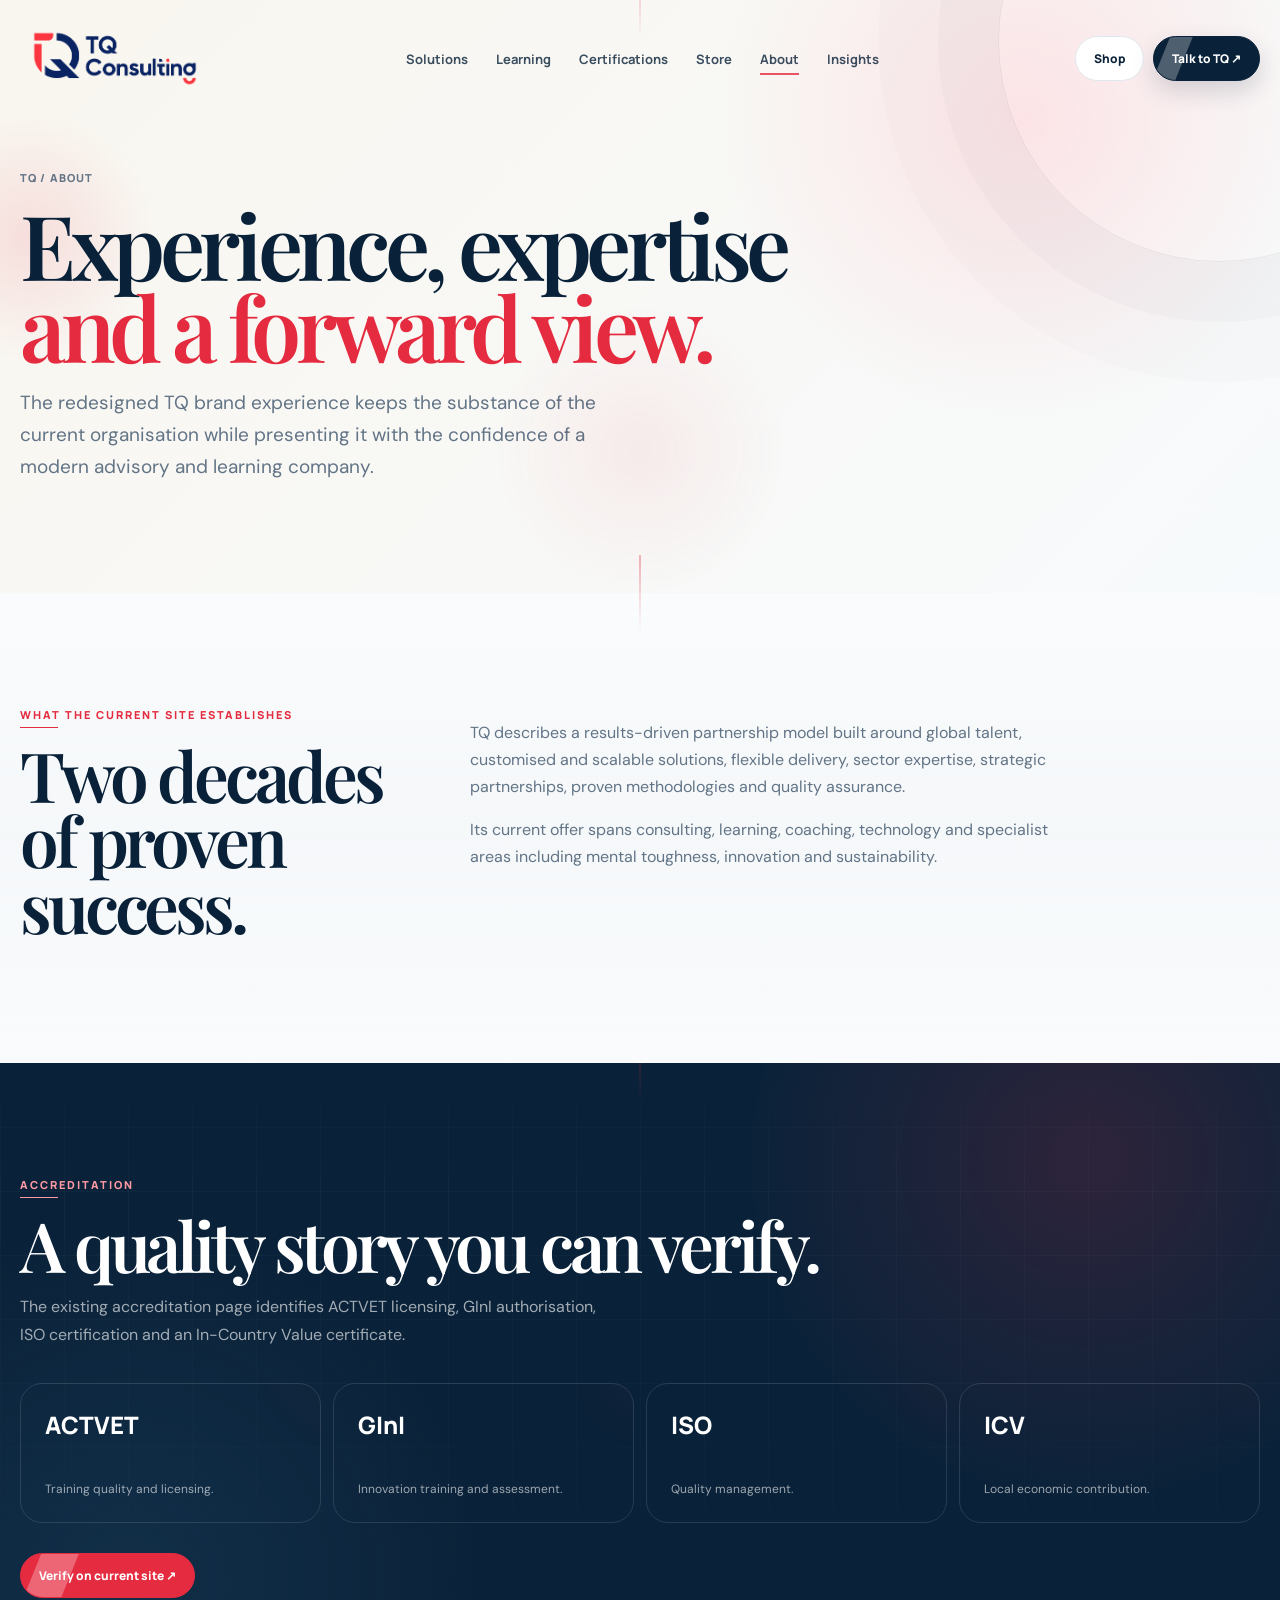
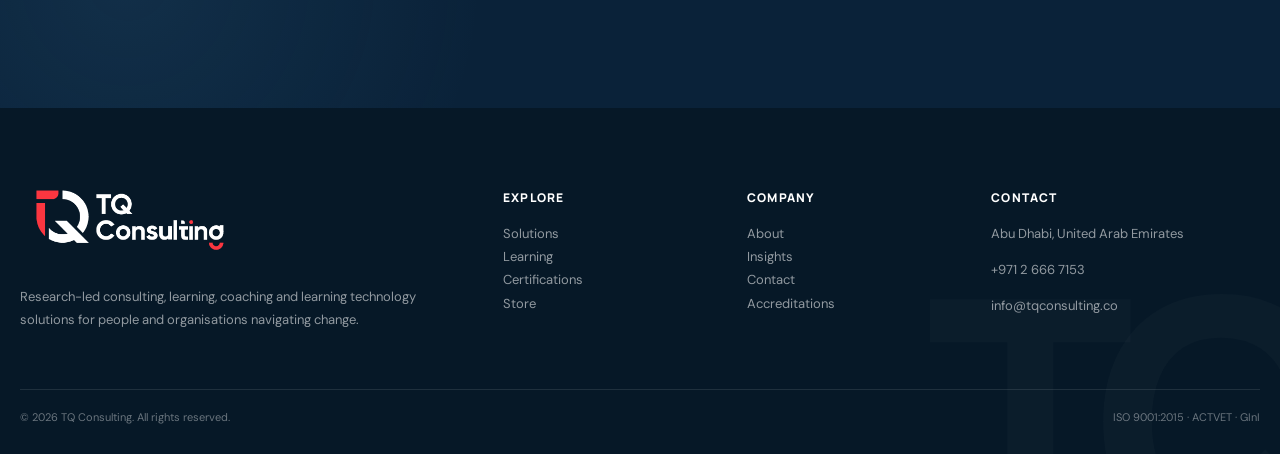
==== commit 9a0de48e: "Add files via upload" ====
--- a/about.html
+++ b/about.html
@@ -1 +1 @@
-<!doctype html><html lang="en"><head><meta charset="utf-8"><meta name="viewport" content="width=device-width,initial-scale=1"><title>About TQ Consulting | TQ Consulting</title><meta name="description" content="TQ Consulting — consulting, learning, coaching, certification and learning technology solutions."><link rel="stylesheet" href="assets/style.css"></head><body><header class="nav"><div class="wrap navin"><a class="brand" href="index.html"><img class="brandLogo brandLogoFull" src="assets/tq-logo.png" alt="TQ Consulting"></a><nav class="links"><a href="solutions.html">Solutions</a><a href="learning.html">Learning</a><a href="certifications.html">Certifications</a><a href="store.html">Store</a><a href="about.html">About</a><a href="insights.html">Insights</a></nav><div class="actions"><a class="btn ghost" href="store.html">Shop</a><a class="btn primary" href="contact.html">Talk to TQ ↗</a><button id="mobileMenu" class="btn ghost mobile">Menu</button></div></div></header><div class="menuPanel"><a href="solutions.html">Solutions</a><a href="learning.html">Learning</a><a href="certifications.html">Certifications</a><a href="store.html">Store</a><a href="about.html">About</a><a href="insights.html">Insights</a><a href="contact.html">Contact</a></div><main><section class="pagehero"><div class="wrap"><div class="breadcrumbs">TQ / About</div><h1>Experience, expertise<br><span style="color:var(--red)">and a forward view.</span></h1><p class="lead" style="font-size:19px">The redesigned TQ brand experience keeps the substance of the current organisation while presenting it with the confidence of a modern advisory and learning company.</p></div></section><section><div class="wrap split"><div><div class="eyebrow" style="color:var(--red)">What the current site establishes</div><h2 class="h2">Two decades of proven success.</h2></div><div><p class="lead">TQ describes a results-driven partnership model built around global talent, customised and scalable solutions, flexible delivery, sector expertise, strategic partnerships, proven methodologies and quality assurance.</p><p class="lead">Its current offer spans consulting, learning, coaching, technology and specialist areas including mental toughness, innovation and sustainability.</p></div></div></section><section class="dark"><div class="wrap"><div class="eyebrow" style="color:#ff9aa5">Accreditation</div><h2 class="h2">A quality story you can verify.</h2><p class="lead">The existing accreditation page identifies ACTVET licensing, GInI authorisation, ISO certification and an In-Country Value certificate.</p><div class="accred"><div class="logoBox"><b>ACTVET</b><span>Training quality and licensing.</span></div><div class="logoBox"><b>GInI</b><span>Innovation training and assessment.</span></div><div class="logoBox"><b>ISO</b><span>Quality management.</span></div><div class="logoBox"><b>ICV</b><span>Local economic contribution.</span></div></div><div style="margin-top:30px"><a class="btn red" href="https://www.tqconsulting.co/accreditation" target="_blank">Verify on current site ↗</a></div></div></section></main><footer class="footer"><div class="wrap"><div class="footgrid"><div><div class="brand"><img class="brandLogo brandLogoFull" src="assets/tq-logo-inverse.png" alt="TQ Consulting"></div><p style="max-width:420px;margin-top:18px">Research-led consulting, learning, coaching and learning technology solutions for people and organisations navigating change.</p></div><div><h4>Explore</h4><a href="solutions.html">Solutions</a><a href="learning.html">Learning</a><a href="certifications.html">Certifications</a><a href="store.html">Store</a></div><div><h4>Company</h4><a href="about.html">About</a><a href="insights.html">Insights</a><a href="contact.html">Contact</a><a href="https://www.tqconsulting.co/accreditation" target="_blank">Accreditations</a></div><div><h4>Contact</h4><p>Abu Dhabi, United Arab Emirates</p><p>+971 2 666 7153</p><p>info@tqconsulting.co</p></div></div><div class="copyright"><span>© 2026 TQ Consulting. All rights reserved.</span><span>ISO 9001:2015 · ACTVET · GInI</span></div></div></footer><div class="toast"></div><script src="assets/app.js"></script></body></html>+<!doctype html><html lang="en"><head><meta charset="utf-8"><meta name="viewport" content="width=device-width,initial-scale=1"><title>About TQ Consulting | TQ Consulting</title><meta name="description" content="TQ Consulting — consulting, learning, coaching, certification and learning technology solutions."><link rel="stylesheet" href="assets/style.css"></head><body class="tq-site"><header class="nav"><div class="wrap navin"><a class="brand" href="index.html"><img class="brandLogo brandLogoFull" src="assets/tq-logo.png" alt="TQ Consulting"></a><nav class="links"><a href="solutions.html">Solutions</a><a href="learning.html">Learning</a><a href="certifications.html">Certifications</a><a href="store.html">Store</a><a href="about.html">About</a><a href="insights.html">Insights</a></nav><div class="actions"><a class="btn ghost" href="store.html">Shop</a><a class="btn primary" href="contact.html">Talk to TQ ↗</a><button id="mobileMenu" class="btn ghost mobile">Menu</button></div></div></header><div class="menuPanel"><a href="solutions.html">Solutions</a><a href="learning.html">Learning</a><a href="certifications.html">Certifications</a><a href="store.html">Store</a><a href="about.html">About</a><a href="insights.html">Insights</a><a href="contact.html">Contact</a></div><main><section class="pagehero"><div class="wrap"><div class="breadcrumbs">TQ / About</div><h1>Experience, expertise<br><span style="color:var(--red)">and a forward view.</span></h1><p class="lead" style="font-size:19px">The redesigned TQ brand experience keeps the substance of the current organisation while presenting it with the confidence of a modern advisory and learning company.</p></div></section><section><div class="wrap split"><div><div class="eyebrow" style="color:var(--red)">What the current site establishes</div><h2 class="h2">Two decades of proven success.</h2></div><div><p class="lead">TQ describes a results-driven partnership model built around global talent, customised and scalable solutions, flexible delivery, sector expertise, strategic partnerships, proven methodologies and quality assurance.</p><p class="lead">Its current offer spans consulting, learning, coaching, technology and specialist areas including mental toughness, innovation and sustainability.</p></div></div></section><section class="dark"><div class="wrap"><div class="eyebrow" style="color:#ff9aa5">Accreditation</div><h2 class="h2">A quality story you can verify.</h2><p class="lead">The existing accreditation page identifies ACTVET licensing, GInI authorisation, ISO certification and an In-Country Value certificate.</p><div class="accred"><div class="logoBox"><b>ACTVET</b><span>Training quality and licensing.</span></div><div class="logoBox"><b>GInI</b><span>Innovation training and assessment.</span></div><div class="logoBox"><b>ISO</b><span>Quality management.</span></div><div class="logoBox"><b>ICV</b><span>Local economic contribution.</span></div></div><div style="margin-top:30px"><a class="btn red" href="https://www.tqconsulting.co/accreditation" target="_blank">Verify on current site ↗</a></div></div></section></main><footer class="footer"><div class="wrap"><div class="footgrid"><div><div class="brand"><img class="brandLogo brandLogoFull" src="assets/tq-logo-inverse.png" alt="TQ Consulting"></div><p style="max-width:420px;margin-top:18px">Research-led consulting, learning, coaching and learning technology solutions for people and organisations navigating change.</p></div><div><h4>Explore</h4><a href="solutions.html">Solutions</a><a href="learning.html">Learning</a><a href="certifications.html">Certifications</a><a href="store.html">Store</a></div><div><h4>Company</h4><a href="about.html">About</a><a href="insights.html">Insights</a><a href="contact.html">Contact</a><a href="https://www.tqconsulting.co/accreditation" target="_blank">Accreditations</a></div><div><h4>Contact</h4><p>Abu Dhabi, United Arab Emirates</p><p>+971 2 666 7153</p><p>info@tqconsulting.co</p></div></div><div class="copyright"><span>© 2026 TQ Consulting. All rights reserved.</span><span>ISO 9001:2015 · ACTVET · GInI</span></div></div></footer><div class="toast"></div><script src="assets/app.js"></script></body></html>
--- a/assets/style.css
+++ b/assets/style.css
@@ -152,3 +152,122 @@
 @media (max-width:380px){
   .nav .brandLogoFull{width:132px}
 }
+
+
+/* =========================================================
+   TQ MOTION SYSTEM — premium, lively, restrained
+   ========================================================= */
+:root{--motion-ease:cubic-bezier(.16,1,.3,1);--motion-spring:cubic-bezier(.22,1,.36,1)}
+body{cursor:default}
+body::before{content:"";position:fixed;inset:0;pointer-events:none;z-index:9998;opacity:.035;background-image:url("data:image/svg+xml,%3Csvg viewBox='0 0 180 180' xmlns='http://www.w3.org/2000/svg'%3E%3Cfilter id='n'%3E%3CfeTurbulence type='fractalNoise' baseFrequency='.9' numOctaves='3' stitchTiles='stitch'/%3E%3C/filter%3E%3Crect width='100%25' height='100%25' filter='url(%23n)' opacity='.8'/%3E%3C/svg%3E")}
+.motion-progress{position:fixed;top:0;left:0;width:100%;height:3px;background:var(--red);transform:scaleX(0);transform-origin:left center;z-index:1001;box-shadow:0 0 18px rgba(229,43,63,.45)}
+.cursor-glow{position:fixed;left:0;top:0;width:260px;height:260px;border-radius:50%;pointer-events:none;z-index:0;background:radial-gradient(circle,rgba(229,43,63,.10),rgba(229,43,63,0) 68%);transform:translate(-50%,-50%);opacity:0;transition:opacity .35s ease}
+.has-cursor-glow .cursor-glow{opacity:1}
+.hero,.pagehero{isolation:isolate}
+.hero .grid{animation:gridDrift 26s linear infinite}
+@keyframes gridDrift{to{background-position:44px 44px}}
+.hero::after,.pagehero::after{content:"";position:absolute;width:520px;height:520px;border:1px solid rgba(229,43,63,.10);border-radius:50%;right:-210px;bottom:-250px;animation:orbital 22s linear infinite;z-index:-1}
+.hero::before,.pagehero::before{content:"";position:absolute;width:260px;height:260px;border-radius:50%;background:radial-gradient(circle,rgba(229,43,63,.12),transparent 68%);left:-100px;top:18%;animation:floatOrb 8s ease-in-out infinite;z-index:-1}
+@keyframes orbital{to{transform:rotate(360deg)}}
+@keyframes floatOrb{50%{transform:translate(45px,-30px) scale(1.08)}}
+.visual-main{will-change:transform;transition:transform .2s var(--motion-spring),box-shadow .4s ease}
+.visual-main::before{animation:spinSlow 18s linear infinite}
+.visual-main::after{animation:spinSlow 26s linear reverse infinite}
+@keyframes spinSlow{to{transform:rotate(360deg)}}
+.floating{will-change:transform;animation:floatCard 5s ease-in-out infinite}
+.float2{animation-delay:-2.2s;animation-duration:6.5s}
+@keyframes floatCard{0%,100%{transform:translate3d(0,0,0) rotate(0deg)}50%{transform:translate3d(0,-12px,0) rotate(1deg)}}
+.track{will-change:transform}
+.marquee{position:relative}
+.marquee::before,.marquee::after{content:"";position:absolute;top:0;bottom:0;width:80px;z-index:2;pointer-events:none}
+.marquee::before{left:0;background:linear-gradient(90deg,var(--ink),transparent)}
+.marquee::after{right:0;background:linear-gradient(270deg,var(--ink),transparent)}
+.card,.program,.product,.article,.logoBox{position:relative;overflow:hidden;will-change:transform}
+.card::after,.program::after,.product::after,.article::after,.logoBox::after{content:"";position:absolute;width:170px;height:170px;border-radius:50%;background:radial-gradient(circle,rgba(229,43,63,.11),transparent 68%);right:-100px;top:-100px;transition:transform .7s var(--motion-spring),opacity .5s ease;opacity:.35;pointer-events:none}
+.card:hover::after,.program:hover::after,.product:hover::after,.article:hover::after,.logoBox:hover::after{transform:translate(-30px,30px) scale(1.25);opacity:.75}
+.card,.program,.product,.article,.logoBox{transition:transform .55s var(--motion-spring),box-shadow .55s ease,border-color .35s ease}
+.card:hover,.product:hover,.article:hover{transform:translateY(-10px) rotateX(1deg) rotateY(-1deg);box-shadow:0 30px 90px rgba(10,34,57,.14)}
+.program:hover,.logoBox:hover{transform:translateY(-9px) scale(1.015)}
+.btn{position:relative;overflow:hidden;isolation:isolate}
+.btn::after{content:"";position:absolute;inset:-80% 40%;background:rgba(255,255,255,.28);transform:rotate(22deg) translateX(-150%);transition:transform .7s var(--motion-ease);z-index:-1}
+.btn:hover::after{transform:rotate(22deg) translateX(250%)}
+.btn .arrow,.btn svg{transition:transform .35s var(--motion-spring)}
+.btn:hover svg{transform:translateX(4px)}
+.eyebrow{position:relative;display:inline-block}
+.eyebrow::after{content:"";display:block;width:0;height:1px;background:currentColor;margin-top:7px;transition:width .65s var(--motion-ease)}
+section.in-view .eyebrow::after,.pagehero.in-view .eyebrow::after{width:38px}
+.reveal{transition-property:opacity,transform,filter!important;filter:blur(5px)}
+.reveal.motion-visible{filter:blur(0)}
+.split>.reveal:nth-child(1){transition-delay:.04s!important}
+.cards .reveal:nth-child(2),.programs .reveal:nth-child(2),.productgrid .reveal:nth-child(2),.articles .reveal:nth-child(2){transition-delay:.08s!important}
+.cards .reveal:nth-child(3),.programs .reveal:nth-child(3),.productgrid .reveal:nth-child(3),.articles .reveal:nth-child(3){transition-delay:.14s!important}
+.cards .reveal:nth-child(4),.productgrid .reveal:nth-child(4){transition-delay:.20s!important}
+.number-pop{display:inline-block;transform:translateY(12px);opacity:.2;transition:transform 1s var(--motion-ease),opacity 1s ease}
+.number-pop.counted{transform:none;opacity:1}
+.section-marker{position:absolute;left:0;top:50%;width:5px;height:72px;border-radius:10px;background:var(--red);transform:translate(-50%,-50%) scaleY(0);transform-origin:center;transition:transform .9s var(--motion-ease)}
+section.in-view .section-marker{transform:translate(-50%,-50%) scaleY(1)}
+[data-parallax]{will-change:transform}
+.hero h1 .word{display:inline-block;overflow:hidden;vertical-align:bottom}
+.hero h1 .word>span{display:inline-block;transform:translateY(110%);animation:titleRise 1s var(--motion-ease) forwards}
+.hero h1 .word:nth-child(2)>span{animation-delay:.08s}
+.hero h1 .word:nth-child(3)>span{animation-delay:.16s}
+@keyframes titleRise{to{transform:none}}
+.pagehero h1{animation:pageTitleIn 1s var(--motion-ease) both}
+@keyframes pageTitleIn{from{opacity:0;transform:translateY(30px);filter:blur(8px)}to{opacity:1;transform:none;filter:none}}
+.magnetic{transition:transform .25s var(--motion-spring)}
+.nav .brandLogoFull{transition:transform .45s var(--motion-spring)}
+.nav .brandLogoFull:hover{transform:translateY(-1px) scale(1.02)}
+.nav.scrolled .brandLogoFull{transform:scale(.94)}
+.menuPanel.open{animation:menuIn .45s var(--motion-ease) both;transform-origin:top right}
+@keyframes menuIn{from{opacity:0;transform:translateY(-10px) scale(.97)}to{opacity:1;transform:none}}
+.toast.show{animation:toastIn .45s var(--motion-spring) both}
+@keyframes toastIn{from{opacity:0;transform:translateY(18px) scale(.97)}to{opacity:1;transform:none}}
+.footer .brandLogoFull{transition:transform .5s var(--motion-spring)}
+.footer .brandLogoFull:hover{transform:translateY(-3px)}
+@media (max-width:1000px){
+  .cursor-glow{display:none}.hero::after,.pagehero::after{width:380px;height:380px}.card:hover,.product:hover,.article:hover{transform:translateY(-6px)}
+}
+@media (max-width:650px){
+  body::before{opacity:.025}.hero::after,.pagehero::after{width:260px;height:260px;right:-150px;bottom:-120px}.hero::before{width:190px;height:190px}.floating{animation-duration:6.5s}.marquee::before,.marquee::after{width:35px}.btn:hover{transform:none}.card:hover,.program:hover,.product:hover,.article:hover,.logoBox:hover{transform:translateY(-4px)}
+}
+@media (prefers-reduced-motion:reduce){
+  body::before,.hero .grid,.hero::after,.pagehero::after,.hero::before,.visual-main::before,.visual-main::after,.floating,.track,.hero h1 .word>span,.pagehero h1{animation:none!important}.cursor-glow{display:none}.card,.program,.product,.article,.logoBox,.btn,.nav .brandLogoFull{transition:none!important}.reveal{filter:none!important}
+}
+
+/* ===== TQ PREMIUM UI/UX LAYER ===== */
+:root{--red2:#ff4657;--navy3:#071a2b;--soft:#f2f6f9;--glass:rgba(255,255,255,.74);--ease:cubic-bezier(.16,1,.3,1)}
+body{background:linear-gradient(180deg,#fbfcfd 0%,#f8fafb 100%)}
+body:before{content:"";position:fixed;inset:0;pointer-events:none;z-index:-2;background:radial-gradient(circle at 85% 8%,rgba(229,43,63,.06),transparent 24%),radial-gradient(circle at 8% 55%,rgba(10,34,57,.045),transparent 26%)}
+.motion-progress{position:fixed;left:0;top:0;height:3px;width:100%;background:linear-gradient(90deg,var(--red),#ff7b88,var(--ink));transform-origin:left center;z-index:1001;box-shadow:0 0 16px rgba(229,43,63,.35)}
+.nav{padding:18px 0;transition:background .45s var(--ease),padding .45s var(--ease),box-shadow .45s var(--ease),transform .45s var(--ease)}
+.nav:after{content:"";position:absolute;inset:auto 0 0;height:1px;background:linear-gradient(90deg,transparent,rgba(10,34,57,.08),transparent);opacity:0;transition:.4s}.nav.scrolled{padding:10px 0;background:rgba(251,252,253,.78);backdrop-filter:blur(22px) saturate(160%);box-shadow:0 12px 40px rgba(10,34,57,.08)}.nav.scrolled:after{opacity:1}
+.nav .brandLogo{width:190px;height:auto;display:block;transition:transform .4s var(--ease)}.nav .brandLogo:hover{transform:translateY(-1px) scale(1.015)}
+.links a{position:relative;padding:9px 0}.links a:after{content:"";position:absolute;left:0;right:100%;bottom:2px;height:2px;background:var(--red);transition:right .35s var(--ease)}.links a:hover:after,.links a.active:after{right:0}
+.btn{position:relative;overflow:hidden;isolation:isolate;transition:transform .4s var(--ease),box-shadow .4s var(--ease),background .3s ease,border-color .3s ease}.btn:before{content:"";position:absolute;inset:-2px auto -2px -60%;width:42%;transform:skewX(-18deg);background:linear-gradient(90deg,transparent,rgba(255,255,255,.36),transparent);transition:left .7s var(--ease);z-index:-1}.btn:hover:before{left:120%}.btn:hover{box-shadow:0 16px 36px rgba(10,34,57,.14)}.btn.red:hover{box-shadow:0 16px 40px rgba(229,43,63,.28)}
+.hero{min-height:920px;background:radial-gradient(circle at 82% 16%,rgba(255,203,210,.72) 0,transparent 25%),radial-gradient(circle at 10% 78%,rgba(215,231,241,.78) 0,transparent 30%),linear-gradient(135deg,#f9f6ef,#f8fbfd 62%,#f4f6f8)}
+.hero:before{content:"";position:absolute;width:700px;height:700px;right:-280px;top:-260px;border:1px solid rgba(10,34,57,.08);border-radius:50%;box-shadow:0 0 0 80px rgba(10,34,57,.018),0 0 0 160px rgba(10,34,57,.012);animation:heroOrbit 22s linear infinite}@keyframes heroOrbit{to{transform:rotate(360deg)}}
+.grid{opacity:.25;background-size:52px 52px;mask-image:linear-gradient(to bottom,#000 0%,rgba(0,0,0,.75) 55%,transparent 100%);animation:gridDrift 18s linear infinite}@keyframes gridDrift{to{background-position:52px 52px}}
+.hero-grid{gap:74px}.hero h1{max-width:800px}.hero h1 .word{display:inline-block;overflow:hidden;vertical-align:bottom}.hero h1 .word>span{display:inline-block;transform:translateY(110%);opacity:0;animation:wordIn .9s var(--ease) forwards}.hero h1 .word:nth-child(1)>span{animation-delay:.08s}.hero h1 .word:nth-child(2)>span{animation-delay:.15s}.hero h1 .word:nth-child(3)>span{animation-delay:.22s}.hero h1 .word:nth-child(4)>span{animation-delay:.29s}.hero h1 .word:nth-child(5)>span{animation-delay:.36s}.hero h1 .word:nth-child(6)>span{animation-delay:.43s}@keyframes wordIn{to{transform:none;opacity:1}}
+.hero p{max-width:650px}.heroBtns{gap:12px}.stats{gap:0;justify-content:space-between;max-width:620px}.stat{position:relative;padding-right:30px}.stat:not(:last-child):after{content:"";position:absolute;right:0;top:4px;width:1px;height:40px;background:var(--line)}.stat b{letter-spacing:-.04em}
+.visual{perspective:1400px}.visual-main{transform-origin:center center;box-shadow:0 36px 100px rgba(10,34,57,.18),0 10px 30px rgba(10,34,57,.08)}.visual-main:before{animation:spinSlow 18s linear infinite}.visual-main:after{animation:spinSlow 26s linear reverse infinite}@keyframes spinSlow{to{transform:rotate(360deg)}}
+.visual-inner:after{content:"";position:absolute;inset:0;background:linear-gradient(120deg,transparent 35%,rgba(255,255,255,.09) 48%,transparent 58%);transform:translateX(-120%);animation:shine 7s ease-in-out infinite}@keyframes shine{45%,100%{transform:translateX(120%)}}
+.floating{transition:transform .55s var(--ease),box-shadow .55s var(--ease)}.floating:hover{box-shadow:0 30px 70px rgba(10,34,57,.18);transform:translateY(-8px)!important}
+.float1:before,.float2:before{content:"";position:absolute;inset:0;border-radius:inherit;background:linear-gradient(135deg,rgba(255,255,255,.5),transparent 45%);pointer-events:none}
+.marquee{position:relative}.marquee:before,.marquee:after{content:"";position:absolute;top:0;bottom:0;width:120px;z-index:2;pointer-events:none}.marquee:before{left:0;background:linear-gradient(90deg,var(--ink),transparent)}.marquee:after{right:0;background:linear-gradient(270deg,var(--ink),transparent)}.track{animation-duration:24s;gap:42px;color:rgba(255,255,255,.82)}
+section{position:relative}section:not(.dark):not(.contact):nth-of-type(even){background:linear-gradient(180deg,transparent,rgba(239,244,247,.42),transparent)}.section-marker{position:absolute;top:0;left:50%;width:1px;height:0;background:linear-gradient(var(--red),transparent);opacity:0;transition:height 1.2s var(--ease),opacity .8s}.in-view .section-marker{height:76px;opacity:.7}
+.split{align-items:start}.cards{perspective:1200px}.card{position:relative;overflow:hidden;box-shadow:0 8px 24px rgba(10,34,57,.035);transition:transform .55s var(--ease),box-shadow .55s var(--ease),border-color .35s ease}.card:before,.program:before,.product:before,.article:before,.logoBox:before{content:"";position:absolute;inset:0;background:radial-gradient(300px circle at var(--mx,50%) var(--my,50%),rgba(255,255,255,.7),transparent 42%);opacity:0;transition:opacity .35s ease;pointer-events:none}.card:hover:before,.program:hover:before,.product:hover:before,.article:hover:before,.logoBox:hover:before{opacity:1}.card:hover{border-color:#cdd9e2;box-shadow:0 24px 70px rgba(10,34,57,.12)}.card .btn{margin-top:12px}
+.num{transition:transform .5s var(--ease),color .4s ease}.card:hover .num{transform:translateX(5px);color:var(--red)}
+.programs{perspective:1400px}.program{box-shadow:0 18px 50px rgba(10,34,57,.09);transition:transform .55s var(--ease),box-shadow .55s var(--ease)}.program:after{content:"";position:absolute;width:220px;height:220px;border:1px solid rgba(255,255,255,.14);border-radius:50%;right:-80px;top:-80px;transition:transform .8s var(--ease)}.program:hover:after{transform:scale(1.35) rotate(30deg)}.program:hover{box-shadow:0 30px 80px rgba(10,34,57,.18)}
+.product{position:relative;overflow:hidden;transition:transform .55s var(--ease),box-shadow .55s var(--ease),border-color .35s}.product:hover{border-color:#ccd8e1;box-shadow:0 25px 65px rgba(10,34,57,.12)}.productvisual{position:relative;transition:transform .55s var(--ease)}.product:hover .productvisual{transform:scale(1.025)}.book{transition:transform .55s var(--ease)}.product:hover .book{transform:rotate(-2deg) translateY(-5px) scale(1.03)}
+.logoBox{position:relative;overflow:hidden;transition:transform .5s var(--ease),border-color .4s ease,background .4s ease}.logoBox:hover{border-color:rgba(255,255,255,.28);background:rgba(255,255,255,.055)}
+.dark{position:relative;overflow:hidden;background:radial-gradient(circle at 85% 15%,rgba(229,43,63,.16),transparent 28%),radial-gradient(circle at 10% 80%,rgba(60,120,160,.15),transparent 28%),var(--ink)}.dark:before{content:"";position:absolute;inset:0;opacity:.12;background-image:linear-gradient(rgba(255,255,255,.22) 1px,transparent 1px),linear-gradient(90deg,rgba(255,255,255,.22) 1px,transparent 1px);background-size:64px 64px;mask-image:linear-gradient(to bottom,transparent,#000 20%,transparent 90%);animation:gridDrift 24s linear infinite}.dark>.wrap{position:relative}
+.pagehero{background:radial-gradient(circle at 80% 20%,rgba(255,210,216,.55),transparent 27%),linear-gradient(135deg,#f9f6ef,#f7fafc)}.pagehero:after{content:"";position:absolute;width:440px;height:440px;border:1px solid rgba(10,34,57,.08);border-radius:50%;right:-160px;top:-180px;box-shadow:0 0 0 60px rgba(10,34,57,.018),0 0 0 120px rgba(10,34,57,.01);animation:spinSlow 28s linear infinite}
+.articles{perspective:1200px}.article{transition:transform .55s var(--ease),box-shadow .55s var(--ease),border-color .35s}.article:hover{box-shadow:0 24px 65px rgba(10,34,57,.12);border-color:#ccd8e1}.article .read{color:var(--red);display:inline-flex;align-items:center;gap:8px}.article .read:after{content:"→";transition:transform .3s var(--ease)}.article:hover .read:after{transform:translateX(5px)}
+.contact{background:linear-gradient(135deg,#f8f2e9,#f4f8fa)}.form{transition:transform .55s var(--ease),box-shadow .55s var(--ease)}.form:focus-within{transform:translateY(-4px);box-shadow:0 30px 90px rgba(10,34,57,.14)}.field input:focus,.field select:focus,.field textarea:focus{border-color:rgba(229,43,63,.55);box-shadow:0 0 0 4px rgba(229,43,63,.08)}
+.footer{position:relative;overflow:hidden}.footer:before{content:"TQ";position:absolute;right:-30px;bottom:-130px;font:800 340px/1 'Manrope';color:rgba(255,255,255,.018);letter-spacing:-.12em}.footer .brandLogo{width:220px;height:auto}.footer a{transition:color .25s ease,transform .25s var(--ease)}.footer a:hover{color:#fff;transform:translateX(3px)}
+.cursor-glow{position:fixed;width:300px;height:300px;border-radius:50%;pointer-events:none;z-index:0;background:radial-gradient(circle,rgba(229,43,63,.065),rgba(229,43,63,0) 68%);mix-blend-mode:multiply;filter:blur(6px)}
+.toast{backdrop-filter:blur(16px);box-shadow:0 18px 50px rgba(0,0,0,.18)}
+.reveal{transition-property:opacity,transform,filter;filter:blur(8px)}.motion-visible{filter:none}
+@media(max-width:1000px){.nav .brandLogo{width:165px}.hero-grid{gap:45px}.hero{min-height:auto}.hero:before{width:500px;height:500px}.visual-main{height:600px}.split{gap:40px}.programs,.articles{gap:14px}}
+@media(max-width:650px){.nav{padding:12px 0}.nav.scrolled{padding:9px 0}.nav .brandLogo{width:154px}.wrap{width:calc(100% - 28px)}.hero{padding:125px 0 65px}.hero h1{font-size:clamp(47px,15vw,60px);line-height:.94}.hero p{font-size:16px}.heroBtns{display:grid;grid-template-columns:1fr}.heroBtns .btn{justify-content:center}.stats{display:grid;grid-template-columns:repeat(3,1fr);gap:10px;margin-top:34px}.stat{padding-right:8px}.stat:not(:last-child):after{right:-5px;height:34px}.stat b{font-size:21px}.stat span{font-size:10px;line-height:1.3;display:block}.visual-main{height:470px;border-radius:28px;padding:12px}.visual-inner{border-radius:20px;padding:22px}.visual-inner h2{font-size:32px}.float1,.float2{position:absolute;width:auto;max-width:185px;padding:14px;border-radius:17px}.float1{left:-2px;bottom:22px}.float2{right:-2px;top:26px}.floating .floatnum{font-size:24px}.marquee:before,.marquee:after{width:55px}.track{gap:24px;font-size:10px}.section-marker{left:24px}.in-view .section-marker{height:46px}.h2{font-size:clamp(42px,12vw,52px)}section{padding:78px 0}.cards,.programs,.productgrid,.articles{gap:12px}.card,.program,.product,.article{border-radius:22px;padding:22px}.productvisual{height:190px}.accred{grid-template-columns:1fr 1fr}.footgrid{grid-template-columns:1fr}.footer .brandLogo{width:190px}.copyright{display:grid;gap:8px}.cursor-glow{display:none}.pagehero{padding:135px 0 72px}.pagehero h1{font-size:clamp(50px,14vw,68px)}}
+@media(prefers-reduced-motion:reduce){.hero:before,.grid,.visual-main:before,.visual-main:after,.visual-inner:after,.dark:before,.pagehero:after{animation:none!important}.hero h1 .word>span{animation:none!important;transform:none;opacity:1}.reveal{filter:none!important}}
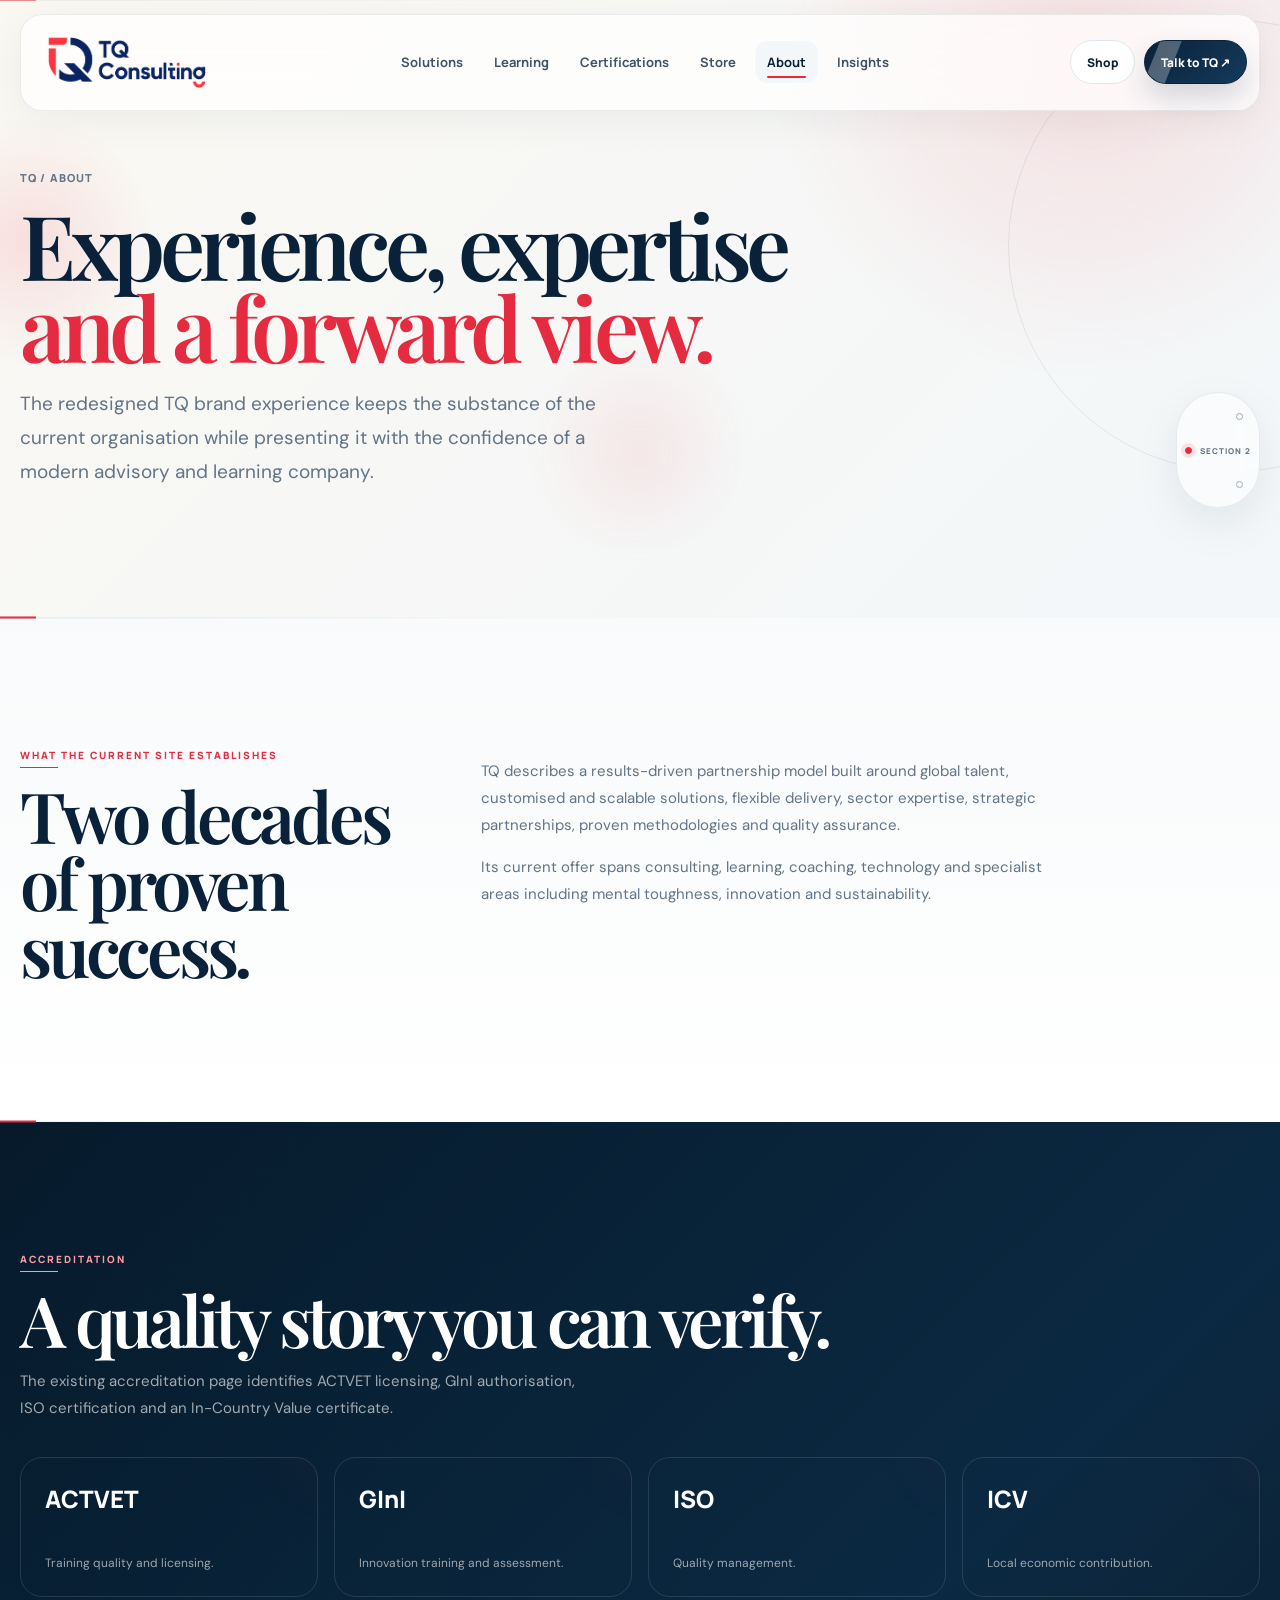
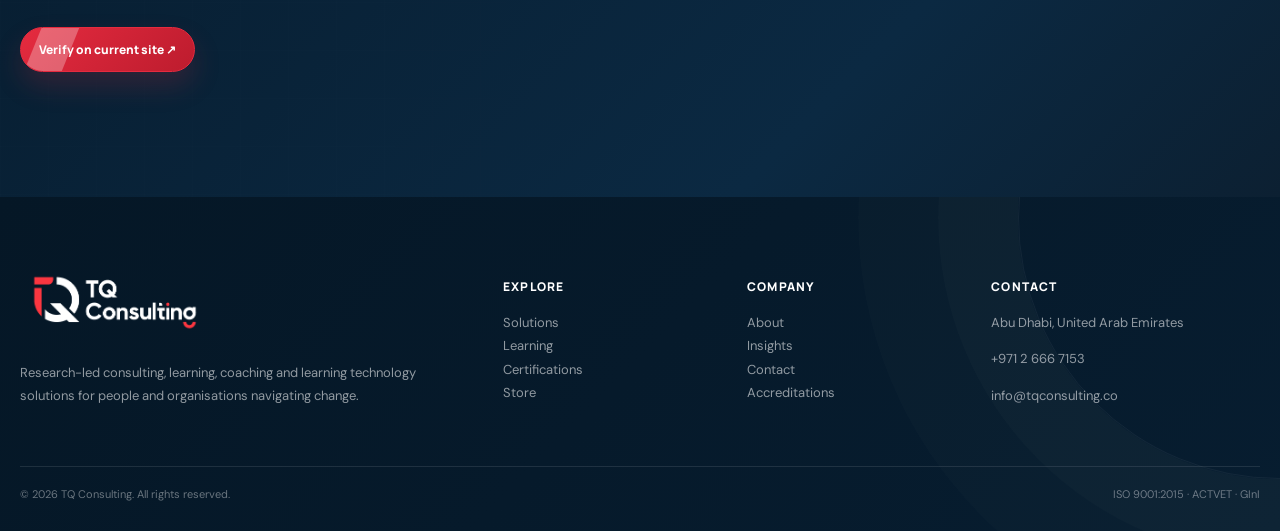
==== commit 3990a223: "Add files via upload" ====
--- a/about.html
+++ b/about.html
@@ -1 +1 @@
-<!doctype html><html lang="en"><head><meta charset="utf-8"><meta name="viewport" content="width=device-width,initial-scale=1"><title>About TQ Consulting | TQ Consulting</title><meta name="description" content="TQ Consulting — consulting, learning, coaching, certification and learning technology solutions."><link rel="stylesheet" href="assets/style.css"></head><body class="tq-site"><header class="nav"><div class="wrap navin"><a class="brand" href="index.html"><img class="brandLogo brandLogoFull" src="assets/tq-logo.png" alt="TQ Consulting"></a><nav class="links"><a href="solutions.html">Solutions</a><a href="learning.html">Learning</a><a href="certifications.html">Certifications</a><a href="store.html">Store</a><a href="about.html">About</a><a href="insights.html">Insights</a></nav><div class="actions"><a class="btn ghost" href="store.html">Shop</a><a class="btn primary" href="contact.html">Talk to TQ ↗</a><button id="mobileMenu" class="btn ghost mobile">Menu</button></div></div></header><div class="menuPanel"><a href="solutions.html">Solutions</a><a href="learning.html">Learning</a><a href="certifications.html">Certifications</a><a href="store.html">Store</a><a href="about.html">About</a><a href="insights.html">Insights</a><a href="contact.html">Contact</a></div><main><section class="pagehero"><div class="wrap"><div class="breadcrumbs">TQ / About</div><h1>Experience, expertise<br><span style="color:var(--red)">and a forward view.</span></h1><p class="lead" style="font-size:19px">The redesigned TQ brand experience keeps the substance of the current organisation while presenting it with the confidence of a modern advisory and learning company.</p></div></section><section><div class="wrap split"><div><div class="eyebrow" style="color:var(--red)">What the current site establishes</div><h2 class="h2">Two decades of proven success.</h2></div><div><p class="lead">TQ describes a results-driven partnership model built around global talent, customised and scalable solutions, flexible delivery, sector expertise, strategic partnerships, proven methodologies and quality assurance.</p><p class="lead">Its current offer spans consulting, learning, coaching, technology and specialist areas including mental toughness, innovation and sustainability.</p></div></div></section><section class="dark"><div class="wrap"><div class="eyebrow" style="color:#ff9aa5">Accreditation</div><h2 class="h2">A quality story you can verify.</h2><p class="lead">The existing accreditation page identifies ACTVET licensing, GInI authorisation, ISO certification and an In-Country Value certificate.</p><div class="accred"><div class="logoBox"><b>ACTVET</b><span>Training quality and licensing.</span></div><div class="logoBox"><b>GInI</b><span>Innovation training and assessment.</span></div><div class="logoBox"><b>ISO</b><span>Quality management.</span></div><div class="logoBox"><b>ICV</b><span>Local economic contribution.</span></div></div><div style="margin-top:30px"><a class="btn red" href="https://www.tqconsulting.co/accreditation" target="_blank">Verify on current site ↗</a></div></div></section></main><footer class="footer"><div class="wrap"><div class="footgrid"><div><div class="brand"><img class="brandLogo brandLogoFull" src="assets/tq-logo-inverse.png" alt="TQ Consulting"></div><p style="max-width:420px;margin-top:18px">Research-led consulting, learning, coaching and learning technology solutions for people and organisations navigating change.</p></div><div><h4>Explore</h4><a href="solutions.html">Solutions</a><a href="learning.html">Learning</a><a href="certifications.html">Certifications</a><a href="store.html">Store</a></div><div><h4>Company</h4><a href="about.html">About</a><a href="insights.html">Insights</a><a href="contact.html">Contact</a><a href="https://www.tqconsulting.co/accreditation" target="_blank">Accreditations</a></div><div><h4>Contact</h4><p>Abu Dhabi, United Arab Emirates</p><p>+971 2 666 7153</p><p>info@tqconsulting.co</p></div></div><div class="copyright"><span>© 2026 TQ Consulting. All rights reserved.</span><span>ISO 9001:2015 · ACTVET · GInI</span></div></div></footer><div class="toast"></div><script src="assets/app.js"></script></body></html>+<!doctype html><html lang="en"><head><meta charset="utf-8"><meta name="viewport" content="width=device-width,initial-scale=1"><title>About TQ Consulting | TQ Consulting</title><meta name="description" content="TQ Consulting — consulting, learning, coaching, certification and learning technology solutions."><link rel="stylesheet" href="assets/style.css"></head><body><header class="nav"><div class="wrap navin"><a class="brand" href="index.html"><img class="brandLogo brandLogoFull" src="assets/tq-logo.png" alt="TQ Consulting"></a><nav class="links"><a href="solutions.html">Solutions</a><a href="learning.html">Learning</a><a href="certifications.html">Certifications</a><a href="store.html">Store</a><a href="about.html">About</a><a href="insights.html">Insights</a></nav><div class="actions"><a class="btn ghost" href="store.html">Shop</a><a class="btn primary" href="contact.html">Talk to TQ ↗</a><button id="mobileMenu" class="btn ghost mobile">Menu</button></div></div></header><div class="menuPanel"><a href="solutions.html">Solutions</a><a href="learning.html">Learning</a><a href="certifications.html">Certifications</a><a href="store.html">Store</a><a href="about.html">About</a><a href="insights.html">Insights</a><a href="contact.html">Contact</a></div><main><section class="pagehero"><div class="wrap"><div class="breadcrumbs">TQ / About</div><h1>Experience, expertise<br><span style="color:var(--red)">and a forward view.</span></h1><p class="lead" style="font-size:19px">The redesigned TQ brand experience keeps the substance of the current organisation while presenting it with the confidence of a modern advisory and learning company.</p></div></section><section><div class="wrap split"><div><div class="eyebrow" style="color:var(--red)">What the current site establishes</div><h2 class="h2">Two decades of proven success.</h2></div><div><p class="lead">TQ describes a results-driven partnership model built around global talent, customised and scalable solutions, flexible delivery, sector expertise, strategic partnerships, proven methodologies and quality assurance.</p><p class="lead">Its current offer spans consulting, learning, coaching, technology and specialist areas including mental toughness, innovation and sustainability.</p></div></div></section><section class="dark"><div class="wrap"><div class="eyebrow" style="color:#ff9aa5">Accreditation</div><h2 class="h2">A quality story you can verify.</h2><p class="lead">The existing accreditation page identifies ACTVET licensing, GInI authorisation, ISO certification and an In-Country Value certificate.</p><div class="accred"><div class="logoBox"><b>ACTVET</b><span>Training quality and licensing.</span></div><div class="logoBox"><b>GInI</b><span>Innovation training and assessment.</span></div><div class="logoBox"><b>ISO</b><span>Quality management.</span></div><div class="logoBox"><b>ICV</b><span>Local economic contribution.</span></div></div><div style="margin-top:30px"><a class="btn red" href="https://www.tqconsulting.co/accreditation" target="_blank">Verify on current site ↗</a></div></div></section></main><footer class="footer"><div class="wrap"><div class="footgrid"><div><div class="brand"><img class="brandLogo brandLogoFull" src="assets/tq-logo-inverse.png" alt="TQ Consulting"></div><p style="max-width:420px;margin-top:18px">Research-led consulting, learning, coaching and learning technology solutions for people and organisations navigating change.</p></div><div><h4>Explore</h4><a href="solutions.html">Solutions</a><a href="learning.html">Learning</a><a href="certifications.html">Certifications</a><a href="store.html">Store</a></div><div><h4>Company</h4><a href="about.html">About</a><a href="insights.html">Insights</a><a href="contact.html">Contact</a><a href="https://www.tqconsulting.co/accreditation" target="_blank">Accreditations</a></div><div><h4>Contact</h4><p>Abu Dhabi, United Arab Emirates</p><p>+971 2 666 7153</p><p>info@tqconsulting.co</p></div></div><div class="copyright"><span>© 2026 TQ Consulting. All rights reserved.</span><span>ISO 9001:2015 · ACTVET · GInI</span></div></div></footer><div class="toast"></div><script src="assets/app.js"></script></body></html>
--- a/assets/style.css
+++ b/assets/style.css
@@ -234,40 +234,120 @@
   body::before,.hero .grid,.hero::after,.pagehero::after,.hero::before,.visual-main::before,.visual-main::after,.floating,.track,.hero h1 .word>span,.pagehero h1{animation:none!important}.cursor-glow{display:none}.card,.program,.product,.article,.logoBox,.btn,.nav .brandLogoFull{transition:none!important}.reveal{filter:none!important}
 }
 
-/* ===== TQ PREMIUM UI/UX LAYER ===== */
-:root{--red2:#ff4657;--navy3:#071a2b;--soft:#f2f6f9;--glass:rgba(255,255,255,.74);--ease:cubic-bezier(.16,1,.3,1)}
-body{background:linear-gradient(180deg,#fbfcfd 0%,#f8fafb 100%)}
-body:before{content:"";position:fixed;inset:0;pointer-events:none;z-index:-2;background:radial-gradient(circle at 85% 8%,rgba(229,43,63,.06),transparent 24%),radial-gradient(circle at 8% 55%,rgba(10,34,57,.045),transparent 26%)}
-.motion-progress{position:fixed;left:0;top:0;height:3px;width:100%;background:linear-gradient(90deg,var(--red),#ff7b88,var(--ink));transform-origin:left center;z-index:1001;box-shadow:0 0 16px rgba(229,43,63,.35)}
-.nav{padding:18px 0;transition:background .45s var(--ease),padding .45s var(--ease),box-shadow .45s var(--ease),transform .45s var(--ease)}
-.nav:after{content:"";position:absolute;inset:auto 0 0;height:1px;background:linear-gradient(90deg,transparent,rgba(10,34,57,.08),transparent);opacity:0;transition:.4s}.nav.scrolled{padding:10px 0;background:rgba(251,252,253,.78);backdrop-filter:blur(22px) saturate(160%);box-shadow:0 12px 40px rgba(10,34,57,.08)}.nav.scrolled:after{opacity:1}
-.nav .brandLogo{width:190px;height:auto;display:block;transition:transform .4s var(--ease)}.nav .brandLogo:hover{transform:translateY(-1px) scale(1.015)}
-.links a{position:relative;padding:9px 0}.links a:after{content:"";position:absolute;left:0;right:100%;bottom:2px;height:2px;background:var(--red);transition:right .35s var(--ease)}.links a:hover:after,.links a.active:after{right:0}
-.btn{position:relative;overflow:hidden;isolation:isolate;transition:transform .4s var(--ease),box-shadow .4s var(--ease),background .3s ease,border-color .3s ease}.btn:before{content:"";position:absolute;inset:-2px auto -2px -60%;width:42%;transform:skewX(-18deg);background:linear-gradient(90deg,transparent,rgba(255,255,255,.36),transparent);transition:left .7s var(--ease);z-index:-1}.btn:hover:before{left:120%}.btn:hover{box-shadow:0 16px 36px rgba(10,34,57,.14)}.btn.red:hover{box-shadow:0 16px 40px rgba(229,43,63,.28)}
-.hero{min-height:920px;background:radial-gradient(circle at 82% 16%,rgba(255,203,210,.72) 0,transparent 25%),radial-gradient(circle at 10% 78%,rgba(215,231,241,.78) 0,transparent 30%),linear-gradient(135deg,#f9f6ef,#f8fbfd 62%,#f4f6f8)}
-.hero:before{content:"";position:absolute;width:700px;height:700px;right:-280px;top:-260px;border:1px solid rgba(10,34,57,.08);border-radius:50%;box-shadow:0 0 0 80px rgba(10,34,57,.018),0 0 0 160px rgba(10,34,57,.012);animation:heroOrbit 22s linear infinite}@keyframes heroOrbit{to{transform:rotate(360deg)}}
-.grid{opacity:.25;background-size:52px 52px;mask-image:linear-gradient(to bottom,#000 0%,rgba(0,0,0,.75) 55%,transparent 100%);animation:gridDrift 18s linear infinite}@keyframes gridDrift{to{background-position:52px 52px}}
-.hero-grid{gap:74px}.hero h1{max-width:800px}.hero h1 .word{display:inline-block;overflow:hidden;vertical-align:bottom}.hero h1 .word>span{display:inline-block;transform:translateY(110%);opacity:0;animation:wordIn .9s var(--ease) forwards}.hero h1 .word:nth-child(1)>span{animation-delay:.08s}.hero h1 .word:nth-child(2)>span{animation-delay:.15s}.hero h1 .word:nth-child(3)>span{animation-delay:.22s}.hero h1 .word:nth-child(4)>span{animation-delay:.29s}.hero h1 .word:nth-child(5)>span{animation-delay:.36s}.hero h1 .word:nth-child(6)>span{animation-delay:.43s}@keyframes wordIn{to{transform:none;opacity:1}}
-.hero p{max-width:650px}.heroBtns{gap:12px}.stats{gap:0;justify-content:space-between;max-width:620px}.stat{position:relative;padding-right:30px}.stat:not(:last-child):after{content:"";position:absolute;right:0;top:4px;width:1px;height:40px;background:var(--line)}.stat b{letter-spacing:-.04em}
-.visual{perspective:1400px}.visual-main{transform-origin:center center;box-shadow:0 36px 100px rgba(10,34,57,.18),0 10px 30px rgba(10,34,57,.08)}.visual-main:before{animation:spinSlow 18s linear infinite}.visual-main:after{animation:spinSlow 26s linear reverse infinite}@keyframes spinSlow{to{transform:rotate(360deg)}}
-.visual-inner:after{content:"";position:absolute;inset:0;background:linear-gradient(120deg,transparent 35%,rgba(255,255,255,.09) 48%,transparent 58%);transform:translateX(-120%);animation:shine 7s ease-in-out infinite}@keyframes shine{45%,100%{transform:translateX(120%)}}
-.floating{transition:transform .55s var(--ease),box-shadow .55s var(--ease)}.floating:hover{box-shadow:0 30px 70px rgba(10,34,57,.18);transform:translateY(-8px)!important}
-.float1:before,.float2:before{content:"";position:absolute;inset:0;border-radius:inherit;background:linear-gradient(135deg,rgba(255,255,255,.5),transparent 45%);pointer-events:none}
-.marquee{position:relative}.marquee:before,.marquee:after{content:"";position:absolute;top:0;bottom:0;width:120px;z-index:2;pointer-events:none}.marquee:before{left:0;background:linear-gradient(90deg,var(--ink),transparent)}.marquee:after{right:0;background:linear-gradient(270deg,var(--ink),transparent)}.track{animation-duration:24s;gap:42px;color:rgba(255,255,255,.82)}
-section{position:relative}section:not(.dark):not(.contact):nth-of-type(even){background:linear-gradient(180deg,transparent,rgba(239,244,247,.42),transparent)}.section-marker{position:absolute;top:0;left:50%;width:1px;height:0;background:linear-gradient(var(--red),transparent);opacity:0;transition:height 1.2s var(--ease),opacity .8s}.in-view .section-marker{height:76px;opacity:.7}
-.split{align-items:start}.cards{perspective:1200px}.card{position:relative;overflow:hidden;box-shadow:0 8px 24px rgba(10,34,57,.035);transition:transform .55s var(--ease),box-shadow .55s var(--ease),border-color .35s ease}.card:before,.program:before,.product:before,.article:before,.logoBox:before{content:"";position:absolute;inset:0;background:radial-gradient(300px circle at var(--mx,50%) var(--my,50%),rgba(255,255,255,.7),transparent 42%);opacity:0;transition:opacity .35s ease;pointer-events:none}.card:hover:before,.program:hover:before,.product:hover:before,.article:hover:before,.logoBox:hover:before{opacity:1}.card:hover{border-color:#cdd9e2;box-shadow:0 24px 70px rgba(10,34,57,.12)}.card .btn{margin-top:12px}
-.num{transition:transform .5s var(--ease),color .4s ease}.card:hover .num{transform:translateX(5px);color:var(--red)}
-.programs{perspective:1400px}.program{box-shadow:0 18px 50px rgba(10,34,57,.09);transition:transform .55s var(--ease),box-shadow .55s var(--ease)}.program:after{content:"";position:absolute;width:220px;height:220px;border:1px solid rgba(255,255,255,.14);border-radius:50%;right:-80px;top:-80px;transition:transform .8s var(--ease)}.program:hover:after{transform:scale(1.35) rotate(30deg)}.program:hover{box-shadow:0 30px 80px rgba(10,34,57,.18)}
-.product{position:relative;overflow:hidden;transition:transform .55s var(--ease),box-shadow .55s var(--ease),border-color .35s}.product:hover{border-color:#ccd8e1;box-shadow:0 25px 65px rgba(10,34,57,.12)}.productvisual{position:relative;transition:transform .55s var(--ease)}.product:hover .productvisual{transform:scale(1.025)}.book{transition:transform .55s var(--ease)}.product:hover .book{transform:rotate(-2deg) translateY(-5px) scale(1.03)}
-.logoBox{position:relative;overflow:hidden;transition:transform .5s var(--ease),border-color .4s ease,background .4s ease}.logoBox:hover{border-color:rgba(255,255,255,.28);background:rgba(255,255,255,.055)}
-.dark{position:relative;overflow:hidden;background:radial-gradient(circle at 85% 15%,rgba(229,43,63,.16),transparent 28%),radial-gradient(circle at 10% 80%,rgba(60,120,160,.15),transparent 28%),var(--ink)}.dark:before{content:"";position:absolute;inset:0;opacity:.12;background-image:linear-gradient(rgba(255,255,255,.22) 1px,transparent 1px),linear-gradient(90deg,rgba(255,255,255,.22) 1px,transparent 1px);background-size:64px 64px;mask-image:linear-gradient(to bottom,transparent,#000 20%,transparent 90%);animation:gridDrift 24s linear infinite}.dark>.wrap{position:relative}
-.pagehero{background:radial-gradient(circle at 80% 20%,rgba(255,210,216,.55),transparent 27%),linear-gradient(135deg,#f9f6ef,#f7fafc)}.pagehero:after{content:"";position:absolute;width:440px;height:440px;border:1px solid rgba(10,34,57,.08);border-radius:50%;right:-160px;top:-180px;box-shadow:0 0 0 60px rgba(10,34,57,.018),0 0 0 120px rgba(10,34,57,.01);animation:spinSlow 28s linear infinite}
-.articles{perspective:1200px}.article{transition:transform .55s var(--ease),box-shadow .55s var(--ease),border-color .35s}.article:hover{box-shadow:0 24px 65px rgba(10,34,57,.12);border-color:#ccd8e1}.article .read{color:var(--red);display:inline-flex;align-items:center;gap:8px}.article .read:after{content:"→";transition:transform .3s var(--ease)}.article:hover .read:after{transform:translateX(5px)}
-.contact{background:linear-gradient(135deg,#f8f2e9,#f4f8fa)}.form{transition:transform .55s var(--ease),box-shadow .55s var(--ease)}.form:focus-within{transform:translateY(-4px);box-shadow:0 30px 90px rgba(10,34,57,.14)}.field input:focus,.field select:focus,.field textarea:focus{border-color:rgba(229,43,63,.55);box-shadow:0 0 0 4px rgba(229,43,63,.08)}
-.footer{position:relative;overflow:hidden}.footer:before{content:"TQ";position:absolute;right:-30px;bottom:-130px;font:800 340px/1 'Manrope';color:rgba(255,255,255,.018);letter-spacing:-.12em}.footer .brandLogo{width:220px;height:auto}.footer a{transition:color .25s ease,transform .25s var(--ease)}.footer a:hover{color:#fff;transform:translateX(3px)}
-.cursor-glow{position:fixed;width:300px;height:300px;border-radius:50%;pointer-events:none;z-index:0;background:radial-gradient(circle,rgba(229,43,63,.065),rgba(229,43,63,0) 68%);mix-blend-mode:multiply;filter:blur(6px)}
-.toast{backdrop-filter:blur(16px);box-shadow:0 18px 50px rgba(0,0,0,.18)}
-.reveal{transition-property:opacity,transform,filter;filter:blur(8px)}.motion-visible{filter:none}
-@media(max-width:1000px){.nav .brandLogo{width:165px}.hero-grid{gap:45px}.hero{min-height:auto}.hero:before{width:500px;height:500px}.visual-main{height:600px}.split{gap:40px}.programs,.articles{gap:14px}}
-@media(max-width:650px){.nav{padding:12px 0}.nav.scrolled{padding:9px 0}.nav .brandLogo{width:154px}.wrap{width:calc(100% - 28px)}.hero{padding:125px 0 65px}.hero h1{font-size:clamp(47px,15vw,60px);line-height:.94}.hero p{font-size:16px}.heroBtns{display:grid;grid-template-columns:1fr}.heroBtns .btn{justify-content:center}.stats{display:grid;grid-template-columns:repeat(3,1fr);gap:10px;margin-top:34px}.stat{padding-right:8px}.stat:not(:last-child):after{right:-5px;height:34px}.stat b{font-size:21px}.stat span{font-size:10px;line-height:1.3;display:block}.visual-main{height:470px;border-radius:28px;padding:12px}.visual-inner{border-radius:20px;padding:22px}.visual-inner h2{font-size:32px}.float1,.float2{position:absolute;width:auto;max-width:185px;padding:14px;border-radius:17px}.float1{left:-2px;bottom:22px}.float2{right:-2px;top:26px}.floating .floatnum{font-size:24px}.marquee:before,.marquee:after{width:55px}.track{gap:24px;font-size:10px}.section-marker{left:24px}.in-view .section-marker{height:46px}.h2{font-size:clamp(42px,12vw,52px)}section{padding:78px 0}.cards,.programs,.productgrid,.articles{gap:12px}.card,.program,.product,.article{border-radius:22px;padding:22px}.productvisual{height:190px}.accred{grid-template-columns:1fr 1fr}.footgrid{grid-template-columns:1fr}.footer .brandLogo{width:190px}.copyright{display:grid;gap:8px}.cursor-glow{display:none}.pagehero{padding:135px 0 72px}.pagehero h1{font-size:clamp(50px,14vw,68px)}}
-@media(prefers-reduced-motion:reduce){.hero:before,.grid,.visual-main:before,.visual-main:after,.visual-inner:after,.dark:before,.pagehero:after{animation:none!important}.hero h1 .word>span{animation:none!important;transform:none;opacity:1}.reveal{filter:none!important}}
+/* ===== V7 — PREMIUM UI/UX ENHANCEMENT ===== */
+:root{
+  --navy:#071c2f;
+  --navy2:#0d2a43;
+  --red2:#f02f43;
+  --soft:#f4f7f9;
+  --gold:#c9a96b;
+  --ease:cubic-bezier(.16,1,.3,1);
+}
+body{background:linear-gradient(180deg,#fbfcfd 0%,#f7f9fb 100%);}
+body:before{content:"";position:fixed;inset:0;pointer-events:none;z-index:-1;opacity:.22;background-image:radial-gradient(rgba(7,28,47,.16) .55px,transparent .55px);background-size:7px 7px;mask-image:linear-gradient(to bottom,rgba(0,0,0,.45),transparent 55%);}
+.nav{padding:14px 0;}
+.navin{min-height:58px;padding:8px 12px 8px 14px;border:1px solid rgba(7,28,47,.08);border-radius:22px;background:rgba(255,255,255,.72);box-shadow:0 10px 40px rgba(7,28,47,.055);backdrop-filter:blur(22px) saturate(140%);}
+.nav.scrolled .navin{background:rgba(255,255,255,.88);box-shadow:0 18px 55px rgba(7,28,47,.11);}
+.brandLogo{display:block;width:auto;height:auto;object-fit:contain;}
+.brandLogoFull{width:172px;max-width:100%;}
+.links{gap:7px;}
+.links a{position:relative;padding:12px 12px;border-radius:12px;opacity:.78;transition:.25s var(--ease);}
+.links a:after{content:"";position:absolute;left:12px;right:12px;bottom:5px;height:2px;background:var(--red);transform:scaleX(0);transform-origin:center;transition:.3s var(--ease);border-radius:999px;}
+.links a:hover,.links a.active{background:#f4f7f9;color:var(--ink);opacity:1;}
+.links a:hover:after,.links a.active:after{transform:scaleX(1);}
+.actions .btn{padding:12px 16px;}
+.hero{min-height:920px;padding:180px 0 105px;background:radial-gradient(circle at 88% 12%,rgba(229,43,63,.16) 0,transparent 27%),radial-gradient(circle at 8% 84%,rgba(82,144,183,.12) 0,transparent 31%),linear-gradient(135deg,#faf8f2 0%,#f8fafb 62%,#f2f5f7 100%);}
+.hero:after{content:"";position:absolute;width:42vw;height:42vw;max-width:700px;max-height:700px;border:1px solid rgba(7,28,47,.08);border-radius:50%;right:-17vw;top:7%;box-shadow:0 0 0 55px rgba(7,28,47,.018),0 0 0 110px rgba(7,28,47,.012);pointer-events:none;}
+.grid{opacity:.25;background-size:54px 54px;mask-image:linear-gradient(to bottom,#000 0%,rgba(0,0,0,.5) 58%,transparent 100%);}
+.hero-grid{gap:78px;}
+.hero h1{font-size:clamp(60px,7.6vw,116px);line-height:.86;max-width:850px;}
+.hero h1 em{display:inline-block;position:relative;}
+.hero h1 em:after{content:"";position:absolute;left:0;bottom:-8px;width:38%;height:5px;background:var(--red);border-radius:99px;transform-origin:left;animation:heroLine 1.2s var(--ease) .7s both;}
+@keyframes heroLine{from{transform:scaleX(0)}to{transform:scaleX(1)}}
+.hero p{font-size:18px;max-width:610px;line-height:1.7;}
+.heroBtns{gap:12px;}
+.btn{position:relative;overflow:hidden;min-height:44px;box-shadow:none;}
+.btn:before{content:"";position:absolute;inset:-2px;background:linear-gradient(110deg,transparent 20%,rgba(255,255,255,.42) 46%,transparent 66%);transform:translateX(-130%);transition:transform .65s var(--ease);}
+.btn:hover:before{transform:translateX(130%);}
+.btn span,.btn svg{position:relative;z-index:1;}
+.primary{background:linear-gradient(135deg,#0a2239,#143a5b);box-shadow:0 14px 28px rgba(10,34,57,.17);}
+.red{background:linear-gradient(135deg,#e52b3f,#bd1c2e);box-shadow:0 14px 28px rgba(229,43,63,.18);}
+.visual{perspective:1400px;}
+.visual-main{height:670px;border-radius:42px;background:linear-gradient(145deg,#071d31 0%,#0d3351 58%,#d82239 100%);box-shadow:0 35px 90px rgba(7,28,47,.2);border:1px solid rgba(255,255,255,.18);}
+.visual-main:before{width:540px;height:540px;right:-170px;top:-160px;animation:orbital 14s linear infinite;}
+.visual-main:after{animation:orbitalReverse 18s linear infinite;}
+@keyframes orbital{to{transform:rotate(360deg)}}
+@keyframes orbitalReverse{to{transform:rotate(-360deg)}}
+.visual-inner{padding:42px;background:radial-gradient(circle at 82% 18%,rgba(255,255,255,.09),transparent 24%),linear-gradient(to top,rgba(0,0,0,.42),transparent 72%);}
+.visual-inner h2{font-size:clamp(38px,4vw,58px);max-width:580px;}
+.floating{border:1px solid rgba(7,28,47,.08);box-shadow:0 25px 60px rgba(7,28,47,.16);backdrop-filter:blur(12px);transition:transform .5s var(--ease),box-shadow .4s var(--ease);}
+.floating:hover{box-shadow:0 32px 80px rgba(7,28,47,.2);}
+.float1{left:-42px;bottom:45px;}
+.float2{right:-34px;top:60px;}
+.marquee{position:relative;overflow:hidden;background:linear-gradient(90deg,#061a2c,#0c2942,#061a2c);border-top:1px solid rgba(255,255,255,.09);border-bottom:1px solid rgba(255,255,255,.09);}
+.marquee:before,.marquee:after{content:"";position:absolute;top:0;bottom:0;width:120px;z-index:2;pointer-events:none;}.marquee:before{left:0;background:linear-gradient(90deg,#061a2c,transparent)}.marquee:after{right:0;background:linear-gradient(270deg,#061a2c,transparent)}
+.track{gap:38px;letter-spacing:.13em;font-size:11px;}
+section{position:relative;padding:125px 0;}
+section:nth-of-type(even){background:linear-gradient(180deg,#f8fafb,#fff);}
+.section-marker{position:absolute;left:0;top:0;width:100%;height:1px;background:linear-gradient(90deg,transparent,rgba(7,28,47,.09),transparent);}
+.section-marker:after{content:"";display:block;width:72px;height:2px;background:var(--red);margin:0 auto;transform:translateY(-1px);}
+.split{gap:86px;align-items:start;}
+.eyebrow{font-size:10px;letter-spacing:.2em;}
+.h2{font-size:clamp(48px,5.5vw,80px);}
+.lead{font-size:15px;line-height:1.8;}
+.cards{gap:18px;}
+.card{position:relative;overflow:hidden;border-radius:30px;padding:32px;background:rgba(255,255,255,.82);box-shadow:0 12px 40px rgba(7,28,47,.035);transition:transform .55s var(--ease),box-shadow .55s var(--ease),border-color .3s ease;}
+.card:before,.product:before,.article:before,.logoBox:before{content:"";position:absolute;inset:0;pointer-events:none;background:radial-gradient(240px circle at var(--mx,50%) var(--my,0%),rgba(229,43,63,.09),transparent 65%);opacity:0;transition:opacity .35s ease;}
+.card:hover,.product:hover,.article:hover{border-color:rgba(7,28,47,.15);box-shadow:0 25px 65px rgba(7,28,47,.1);}
+.card:hover:before,.product:hover:before,.article:hover:before,.logoBox:hover:before{opacity:1;}
+.card h3{font-size:26px;letter-spacing:-.03em;}
+.card .btn{margin-top:10px;background:#f6f8fa;}
+.num{font-size:64px;transition:transform .5s var(--ease),color .3s ease;}
+.card:hover .num{transform:translateX(7px);color:#c8d3dc;}
+.dark{background:linear-gradient(135deg,#061a2b,#0b2942 72%,#0c2032);}
+.dark:before{content:"";position:absolute;inset:0;opacity:.18;background-image:linear-gradient(rgba(255,255,255,.04) 1px,transparent 1px),linear-gradient(90deg,rgba(255,255,255,.04) 1px,transparent 1px);background-size:48px 48px;mask-image:linear-gradient(to right,#000,transparent 88%);pointer-events:none;}
+.programs{gap:18px;}
+.program{min-height:370px;border:1px solid rgba(255,255,255,.08);box-shadow:0 20px 60px rgba(0,0,0,.14);transition:transform .6s var(--ease),box-shadow .6s var(--ease);}
+.program:after{content:"";position:absolute;inset:auto -15% -35% auto;width:260px;height:260px;border:1px solid rgba(255,255,255,.1);border-radius:50%;transition:transform .8s var(--ease);}
+.program:hover:after{transform:scale(1.15) translate(-10px,-10px);}
+.program:hover{box-shadow:0 30px 80px rgba(0,0,0,.22);}
+.productgrid{gap:18px;}
+.product{position:relative;overflow:hidden;padding:20px;border-radius:26px;transition:transform .55s var(--ease),box-shadow .55s var(--ease);}
+.productvisual{height:230px;background:radial-gradient(circle at 70% 25%,rgba(229,43,63,.12),transparent 30%),linear-gradient(145deg,#eef3f6,#f9eef0);}
+.book{transition:transform .6s var(--ease);}
+.product:hover .book{transform:rotate(-2deg) translateY(-8px) scale(1.04);}
+.accred{gap:16px;}
+.logoBox{position:relative;overflow:hidden;transition:transform .5s var(--ease),border-color .3s ease;}
+.logoBox:hover{transform:translateY(-6px);border-color:rgba(255,255,255,.3);}
+.articles{gap:18px;}
+.article{position:relative;overflow:hidden;transition:transform .55s var(--ease),box-shadow .55s var(--ease);}
+.article h3{font-size:25px;}
+.contact{background:linear-gradient(135deg,#f7f3ec,#f5f8fa);}
+.contact .card{box-shadow:0 30px 80px rgba(7,28,47,.1);}
+.form{box-shadow:0 30px 80px rgba(7,28,47,.1);}
+.field input,.field select,.field textarea{transition:border-color .25s,box-shadow .25s,transform .25s;}
+.field input:focus,.field select:focus,.field textarea:focus{border-color:rgba(229,43,63,.55);box-shadow:0 0 0 4px rgba(229,43,63,.08);transform:translateY(-1px);}
+.footer{background:linear-gradient(135deg,#051726,#071d30);position:relative;overflow:hidden;}
+.footer:before{content:"";position:absolute;width:520px;height:520px;border:1px solid rgba(255,255,255,.05);border-radius:50%;right:-260px;top:-240px;box-shadow:0 0 0 80px rgba(255,255,255,.015),0 0 0 160px rgba(255,255,255,.01);}
+.pagehero{background:radial-gradient(circle at 85% 10%,rgba(229,43,63,.12),transparent 26%),linear-gradient(135deg,#faf8f2,#f3f7fa);padding-bottom:110px;}
+.pagehero:after{content:"";position:absolute;width:450px;height:450px;border:1px solid rgba(7,28,47,.08);border-radius:50%;right:-180px;top:20px;}
+.pagehero h1{max-width:1000px;}
+.listrow{transition:padding .3s var(--ease),color .25s;}.listrow:hover{padding-left:10px;color:var(--red);}
+.motion-progress{height:3px!important;background:linear-gradient(90deg,var(--red),#ff7b86)!important;box-shadow:0 0 14px rgba(229,43,63,.35)!important;}
+.cursor-glow{width:240px!important;height:240px!important;background:radial-gradient(circle,rgba(229,43,63,.08),transparent 66%)!important;mix-blend-mode:multiply;filter:blur(4px);}
+.word{display:inline-block;overflow:hidden;vertical-align:bottom;}.word>span{display:inline-block;transform:translateY(110%);animation:wordIn .9s var(--ease) forwards;animation-delay:calc(var(--word-index,0)*.05s)}
+@keyframes wordIn{to{transform:translateY(0)}}
+.reveal{transition-property:opacity,transform,filter!important;filter:blur(4px);}.motion-visible{filter:blur(0);}
+.in-view .eyebrow{animation:eyebrowIn .8s var(--ease) both;}@keyframes eyebrowIn{from{letter-spacing:.35em;opacity:0}to{letter-spacing:.2em;opacity:1}}
+
+@media(max-width:1000px){
+  .navin{padding:7px 9px 7px 12px;}.brandLogoFull{width:155px;}.hero{padding-top:145px;}.hero-grid{gap:52px;}.hero h1{max-width:760px;}.visual-main{height:610px;}.split{gap:50px;}section{padding:100px 0;}
+}
+@media(max-width:650px){
+  .nav{padding:9px 0;}.navin{min-height:52px;border-radius:17px;}.brandLogoFull{width:128px;}.actions .btn{padding:10px 13px;}.mobile{border-radius:12px;min-width:44px;justify-content:center;}
+  .hero{padding:118px 0 70px;}.hero:after{width:380px;height:380px;right:-240px;top:20%;}.hero h1{font-size:54px;line-height:.88;margin-top:18px;}.hero h1 em:after{height:3px;bottom:-5px;}.hero p{font-size:15px;line-height:1.65;}.heroBtns .btn{flex:1 1 100%;justify-content:center;}.stats{margin-top:34px;gap:22px;}.stat b{font-size:23px;}.visual-main{height:470px;border-radius:30px;padding:12px;}.visual-inner{padding:24px;border-radius:20px;}.visual-inner h2{font-size:31px;}.float1,.float2{position:absolute;transform:none!important;}.float1{left:4px;bottom:25px;width:190px;padding:14px;}.float2{right:4px;top:24px;width:180px;padding:14px;}.floatnum{font-size:24px;}.marquee{padding:13px 0;}.track{gap:26px;font-size:9px;}section{padding:76px 0;}.h2{font-size:46px;}.split{gap:38px;}.card{padding:25px;border-radius:24px;}.cards{gap:12px;}.program{min-height:320px;border-radius:24px;}.productvisual{height:190px;}.product,.article{border-radius:22px;}.pagehero{padding:130px 0 80px;}.pagehero:after{width:280px;height:280px;right:-170px;top:45px;}.pagehero h1{font-size:55px;}.footgrid{gap:24px;}.footer{padding-top:55px;}.copyright{flex-direction:column;gap:6px;}
+}
+@media(prefers-reduced-motion:reduce){*,*:before,*:after{animation-duration:.01ms!important;animation-iteration-count:1!important;scroll-behavior:auto!important;transition-duration:.01ms!important}.cursor-glow{display:none!important}.reveal{filter:none!important}}
+.section-rail{position:fixed;right:20px;top:50%;transform:translateY(-50%);z-index:70;display:grid;gap:12px;padding:12px 8px;border:1px solid rgba(7,28,47,.08);border-radius:999px;background:rgba(255,255,255,.55);backdrop-filter:blur(14px);box-shadow:0 16px 45px rgba(7,28,47,.08)}
+.section-rail a{display:flex;align-items:center;gap:8px;justify-content:flex-end;min-height:22px;color:var(--muted);font:800 8px 'Manrope';text-transform:uppercase;letter-spacing:.12em}.section-rail .rail-label{max-width:0;overflow:hidden;white-space:nowrap;opacity:0;transition:max-width .35s var(--ease),opacity .25s}.section-rail:hover .rail-label,.section-rail a.active .rail-label{max-width:90px;opacity:1}.rail-dot{width:7px;height:7px;border:1px solid #9aabb8;border-radius:50%;display:block;transition:.25s}.section-rail a.active .rail-dot{background:var(--red);border-color:var(--red);box-shadow:0 0 0 4px rgba(229,43,63,.12)}
+@media(max-width:1100px){.section-rail{display:none}}
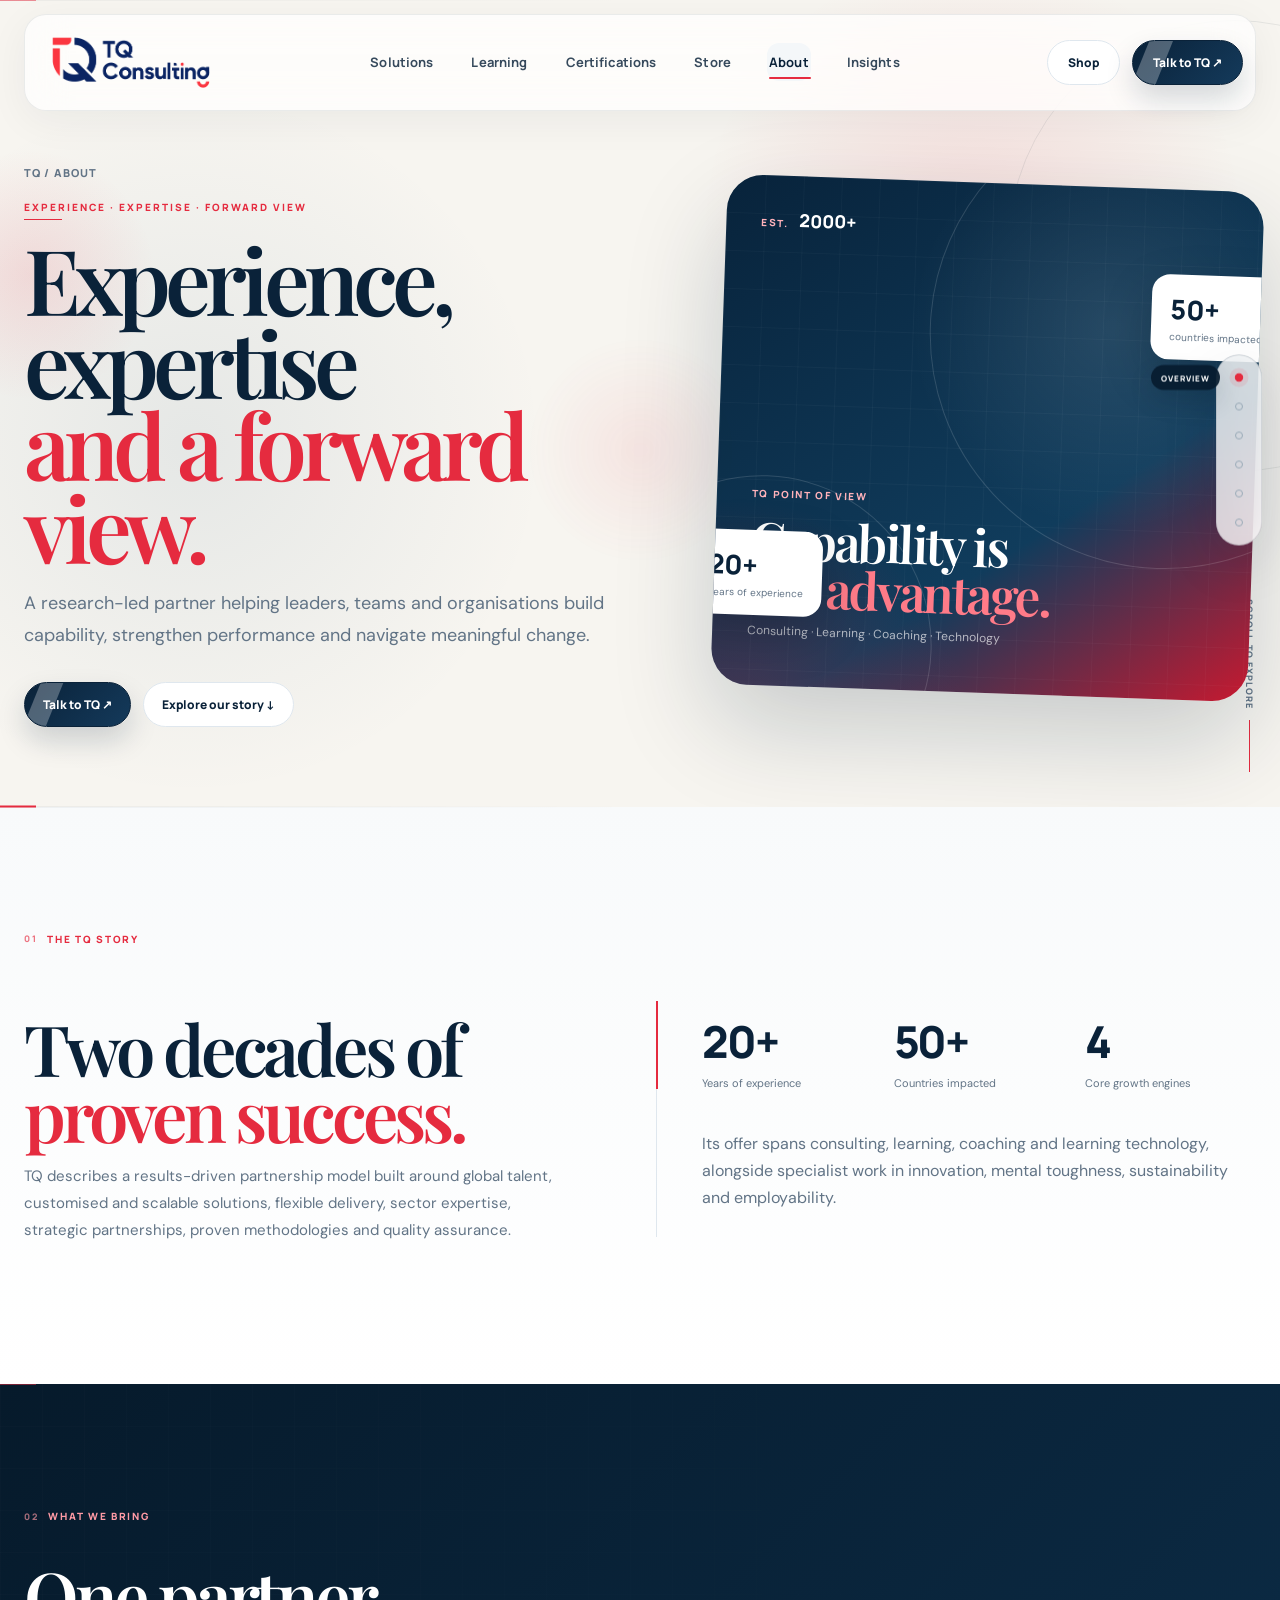
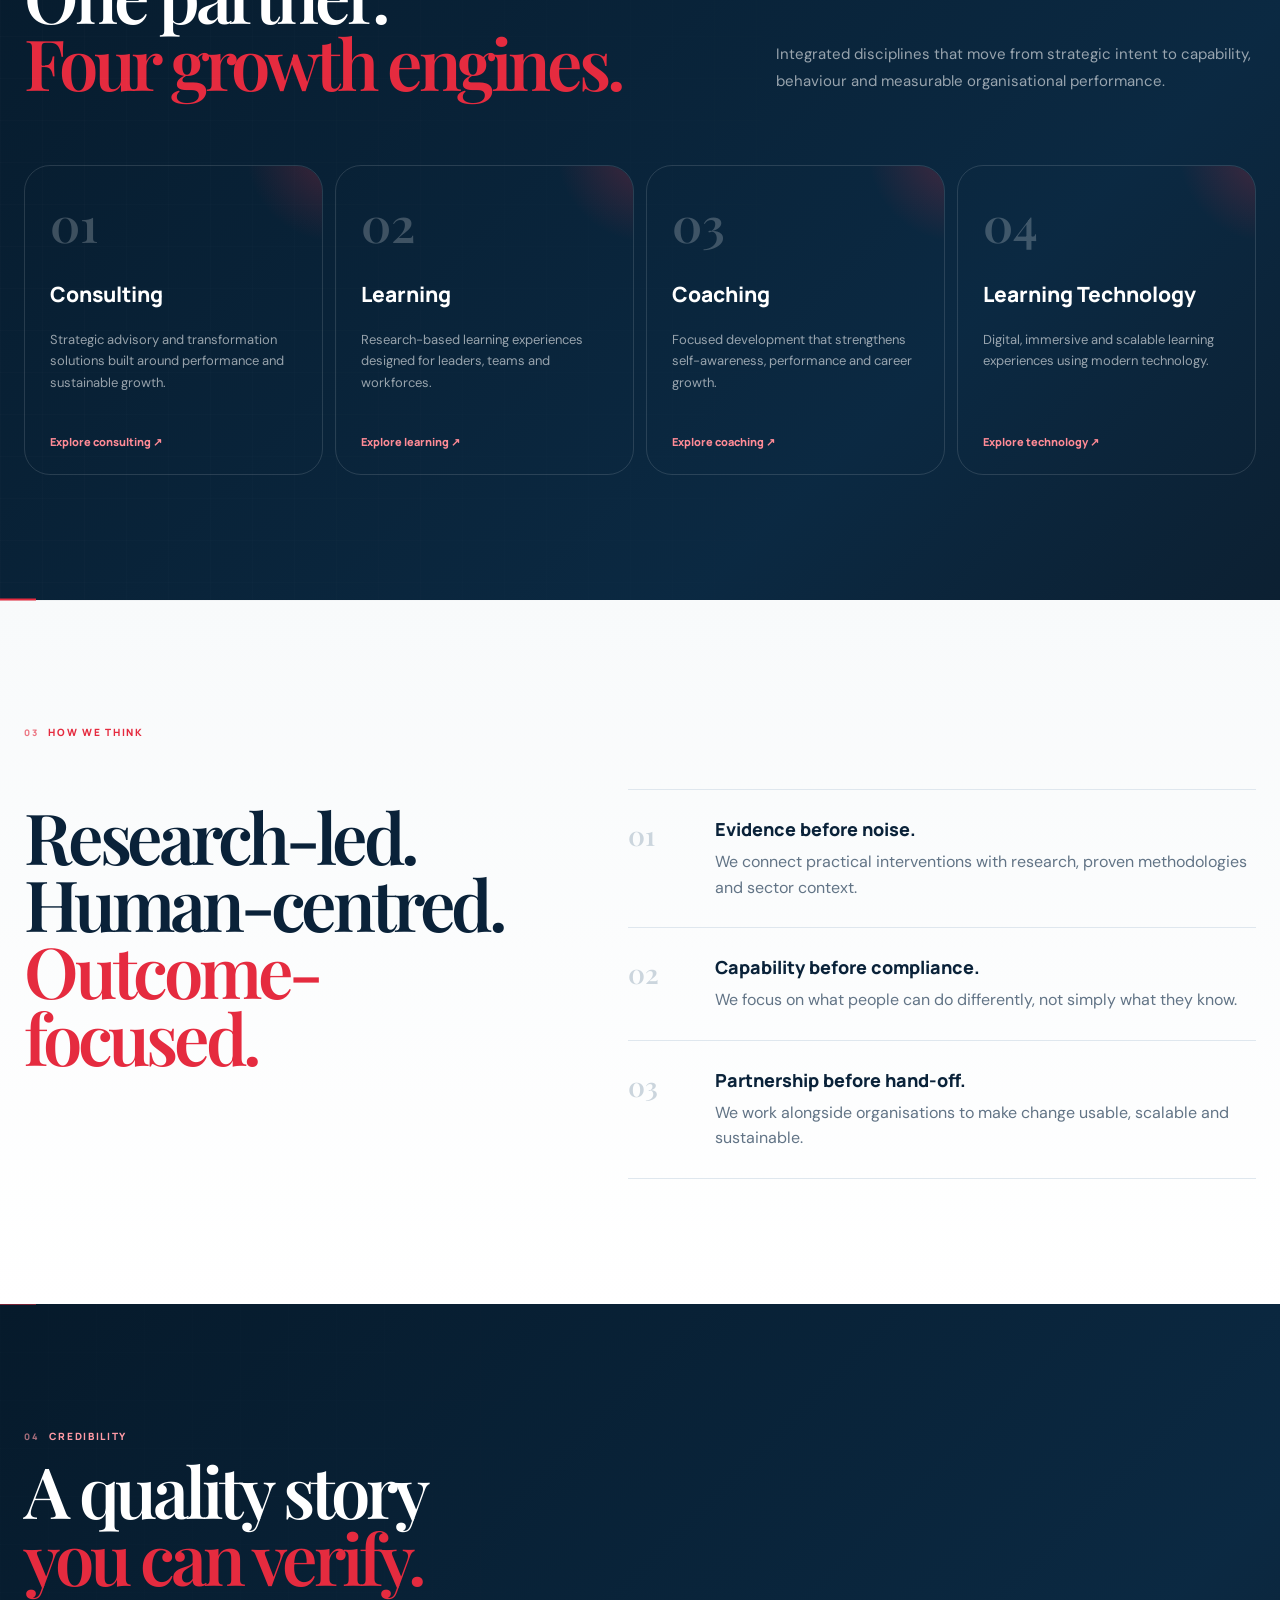
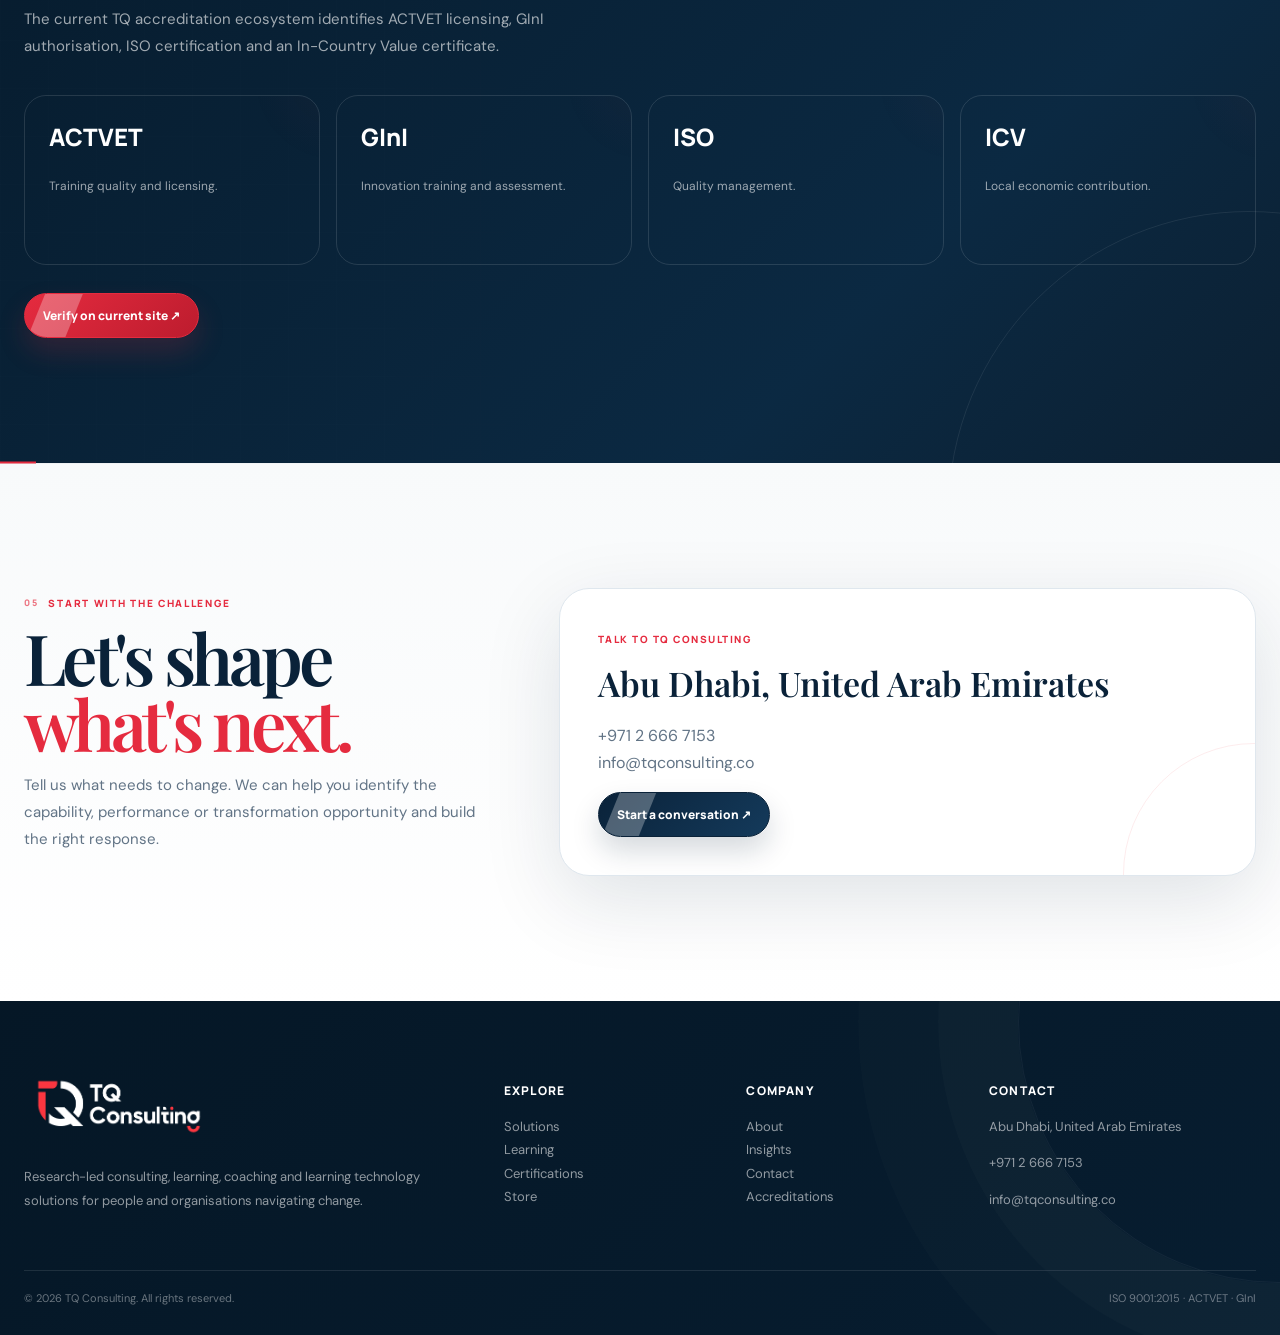
==== commit 3a16562f: "Add files via upload" ====
--- a/about.html
+++ b/about.html
@@ -1 +1,79 @@
-<!doctype html><html lang="en"><head><meta charset="utf-8"><meta name="viewport" content="width=device-width,initial-scale=1"><title>About TQ Consulting | TQ Consulting</title><meta name="description" content="TQ Consulting — consulting, learning, coaching, certification and learning technology solutions."><link rel="stylesheet" href="assets/style.css"></head><body><header class="nav"><div class="wrap navin"><a class="brand" href="index.html"><img class="brandLogo brandLogoFull" src="assets/tq-logo.png" alt="TQ Consulting"></a><nav class="links"><a href="solutions.html">Solutions</a><a href="learning.html">Learning</a><a href="certifications.html">Certifications</a><a href="store.html">Store</a><a href="about.html">About</a><a href="insights.html">Insights</a></nav><div class="actions"><a class="btn ghost" href="store.html">Shop</a><a class="btn primary" href="contact.html">Talk to TQ ↗</a><button id="mobileMenu" class="btn ghost mobile">Menu</button></div></div></header><div class="menuPanel"><a href="solutions.html">Solutions</a><a href="learning.html">Learning</a><a href="certifications.html">Certifications</a><a href="store.html">Store</a><a href="about.html">About</a><a href="insights.html">Insights</a><a href="contact.html">Contact</a></div><main><section class="pagehero"><div class="wrap"><div class="breadcrumbs">TQ / About</div><h1>Experience, expertise<br><span style="color:var(--red)">and a forward view.</span></h1><p class="lead" style="font-size:19px">The redesigned TQ brand experience keeps the substance of the current organisation while presenting it with the confidence of a modern advisory and learning company.</p></div></section><section><div class="wrap split"><div><div class="eyebrow" style="color:var(--red)">What the current site establishes</div><h2 class="h2">Two decades of proven success.</h2></div><div><p class="lead">TQ describes a results-driven partnership model built around global talent, customised and scalable solutions, flexible delivery, sector expertise, strategic partnerships, proven methodologies and quality assurance.</p><p class="lead">Its current offer spans consulting, learning, coaching, technology and specialist areas including mental toughness, innovation and sustainability.</p></div></div></section><section class="dark"><div class="wrap"><div class="eyebrow" style="color:#ff9aa5">Accreditation</div><h2 class="h2">A quality story you can verify.</h2><p class="lead">The existing accreditation page identifies ACTVET licensing, GInI authorisation, ISO certification and an In-Country Value certificate.</p><div class="accred"><div class="logoBox"><b>ACTVET</b><span>Training quality and licensing.</span></div><div class="logoBox"><b>GInI</b><span>Innovation training and assessment.</span></div><div class="logoBox"><b>ISO</b><span>Quality management.</span></div><div class="logoBox"><b>ICV</b><span>Local economic contribution.</span></div></div><div style="margin-top:30px"><a class="btn red" href="https://www.tqconsulting.co/accreditation" target="_blank">Verify on current site ↗</a></div></div></section></main><footer class="footer"><div class="wrap"><div class="footgrid"><div><div class="brand"><img class="brandLogo brandLogoFull" src="assets/tq-logo-inverse.png" alt="TQ Consulting"></div><p style="max-width:420px;margin-top:18px">Research-led consulting, learning, coaching and learning technology solutions for people and organisations navigating change.</p></div><div><h4>Explore</h4><a href="solutions.html">Solutions</a><a href="learning.html">Learning</a><a href="certifications.html">Certifications</a><a href="store.html">Store</a></div><div><h4>Company</h4><a href="about.html">About</a><a href="insights.html">Insights</a><a href="contact.html">Contact</a><a href="https://www.tqconsulting.co/accreditation" target="_blank">Accreditations</a></div><div><h4>Contact</h4><p>Abu Dhabi, United Arab Emirates</p><p>+971 2 666 7153</p><p>info@tqconsulting.co</p></div></div><div class="copyright"><span>© 2026 TQ Consulting. All rights reserved.</span><span>ISO 9001:2015 · ACTVET · GInI</span></div></div></footer><div class="toast"></div><script src="assets/app.js"></script></body></html>+<!doctype html><html lang="en"><head><meta charset="utf-8"><meta name="viewport" content="width=device-width,initial-scale=1"><title>About TQ Consulting | TQ Consulting</title><meta name="description" content="TQ Consulting — consulting, learning, coaching, certification and learning technology solutions."><link rel="stylesheet" href="assets/style.css"></head><body><header class="nav"><div class="wrap navin"><a class="brand" href="index.html"><img class="brandLogo brandLogoFull" src="assets/tq-logo.png" alt="TQ Consulting"></a><nav class="links"><a href="solutions.html">Solutions</a><a href="learning.html">Learning</a><a href="certifications.html">Certifications</a><a href="store.html">Store</a><a href="about.html">About</a><a href="insights.html">Insights</a></nav><div class="actions"><a class="btn ghost" href="store.html">Shop</a><a class="btn primary" href="contact.html">Talk to TQ ↗</a><button id="mobileMenu" class="btn ghost mobile">Menu</button></div></div></header><div class="menuPanel"><a href="solutions.html">Solutions</a><a href="learning.html">Learning</a><a href="certifications.html">Certifications</a><a href="store.html">Store</a><a href="about.html">About</a><a href="insights.html">Insights</a><a href="contact.html">Contact</a></div><main>
+<section class="about-hero pagehero">
+  <div class="about-orbit orbit-a"></div><div class="about-orbit orbit-b"></div>
+  <div class="wrap about-hero-grid">
+    <div class="about-hero-copy">
+      <div class="breadcrumbs">TQ / About</div>
+      <div class="eyebrow" style="color:var(--red);margin-top:22px">Experience · Expertise · Forward view</div>
+      <h1>Experience, expertise<br><span>and a forward view.</span></h1>
+      <p class="lead">A research-led partner helping leaders, teams and organisations build capability, strengthen performance and navigate meaningful change.</p>
+      <div class="heroBtns"><a class="btn primary" href="contact.html">Talk to TQ ↗</a><a class="btn ghost" href="#story">Explore our story ↓</a></div>
+    </div>
+    <div class="about-hero-art" aria-label="TQ Consulting capability visual">
+      <div class="about-art-shell"><div class="about-art-grid"></div><div class="about-art-ring ring-one"></div><div class="about-art-ring ring-two"></div>
+        <div class="about-art-top"><span>EST.</span><strong>2000+</strong></div>
+        <div class="about-art-center"><span>TQ POINT OF VIEW</span><h2>Capability is<br><em>the advantage.</em></h2><p>Consulting · Learning · Coaching · Technology</p></div>
+        <div class="about-art-chip chip-one"><b>20+</b><span>years of experience</span></div>
+        <div class="about-art-chip chip-two"><b>50+</b><span>countries impacted</span></div>
+      </div>
+    </div>
+  </div>
+  <div class="about-scroll-cue"><span>Scroll to explore</span><i></i></div>
+</section>
+
+<section id="story" class="about-story">
+ <div class="wrap">
+  <div class="section-kicker"><span>01</span> The TQ story</div>
+  <div class="about-story-grid">
+   <div><h2 class="h2">Two decades of<br><em>proven success.</em></h2><p class="lead">TQ describes a results-driven partnership model built around global talent, customised and scalable solutions, flexible delivery, sector expertise, strategic partnerships, proven methodologies and quality assurance.</p></div>
+   <div class="story-panel"><div class="story-line"></div><div class="story-stat"><strong>20+</strong><span>Years of experience</span></div><div class="story-stat"><strong>50+</strong><span>Countries impacted</span></div><div class="story-stat"><strong>4</strong><span>Core growth engines</span></div><p>Its offer spans consulting, learning, coaching and learning technology, alongside specialist work in innovation, mental toughness, sustainability and employability.</p></div>
+  </div>
+ </div>
+</section>
+
+<section class="about-engines dark">
+ <div class="wrap">
+  <div class="section-kicker light"><span>02</span> What we bring</div>
+  <div class="engines-head"><h2 class="h2">One partner.<br><em>Four growth engines.</em></h2><p class="lead">Integrated disciplines that move from strategic intent to capability, behaviour and measurable organisational performance.</p></div>
+  <div class="engine-grid">
+   <a class="engine-card" href="solutions.html"><span>01</span><h3>Consulting</h3><p>Strategic advisory and transformation solutions built around performance and sustainable growth.</p><b>Explore consulting ↗</b></a>
+   <a class="engine-card" href="learning.html"><span>02</span><h3>Learning</h3><p>Research-based learning experiences designed for leaders, teams and workforces.</p><b>Explore learning ↗</b></a>
+   <a class="engine-card" href="solutions.html#coaching"><span>03</span><h3>Coaching</h3><p>Focused development that strengthens self-awareness, performance and career growth.</p><b>Explore coaching ↗</b></a>
+   <a class="engine-card" href="solutions.html#technology"><span>04</span><h3>Learning Technology</h3><p>Digital, immersive and scalable learning experiences using modern technology.</p><b>Explore technology ↗</b></a>
+  </div>
+ </div>
+</section>
+
+<section class="about-principles">
+ <div class="wrap">
+  <div class="section-kicker"><span>03</span> How we think</div>
+  <div class="principles-grid">
+   <div><h2 class="h2">Research-led.<br>Human-centred.<br><em>Outcome-focused.</em></h2></div>
+   <div class="principle-stack">
+    <article><span>01</span><div><h3>Evidence before noise.</h3><p>We connect practical interventions with research, proven methodologies and sector context.</p></div></article>
+    <article><span>02</span><div><h3>Capability before compliance.</h3><p>We focus on what people can do differently, not simply what they know.</p></div></article>
+    <article><span>03</span><div><h3>Partnership before hand-off.</h3><p>We work alongside organisations to make change usable, scalable and sustainable.</p></div></article>
+   </div>
+  </div>
+ </div>
+</section>
+
+<section class="dark about-credibility">
+ <div class="wrap">
+  <div class="section-kicker light"><span>04</span> Credibility</div>
+  <h2 class="h2">A quality story<br><em>you can verify.</em></h2>
+  <p class="lead">The current TQ accreditation ecosystem identifies ACTVET licensing, GInI authorisation, ISO certification and an In-Country Value certificate.</p>
+  <div class="accred interactive-accred">
+   <a class="logoBox" href="https://www.tqconsulting.co/accreditation" target="_blank"><b>ACTVET</b><span>Training quality and licensing.</span><i>↗</i></a>
+   <a class="logoBox" href="https://www.tqconsulting.co/accreditation" target="_blank"><b>GInI</b><span>Innovation training and assessment.</span><i>↗</i></a>
+   <a class="logoBox" href="https://www.tqconsulting.co/accreditation" target="_blank"><b>ISO</b><span>Quality management.</span><i>↗</i></a>
+   <a class="logoBox" href="https://www.tqconsulting.co/accreditation" target="_blank"><b>ICV</b><span>Local economic contribution.</span><i>↗</i></a>
+  </div>
+  <a class="btn red" style="margin-top:28px" href="https://www.tqconsulting.co/accreditation" target="_blank">Verify on current site ↗</a>
+ </div>
+</section>
+
+<section class="about-cta contact">
+ <div class="wrap about-cta-grid"><div><div class="section-kicker"><span>05</span> Start with the challenge</div><h2 class="h2">Let's shape<br><em>what's next.</em></h2><p class="lead">Tell us what needs to change. We can help you identify the capability, performance or transformation opportunity and build the right response.</p></div><div class="cta-card"><span>Talk to TQ Consulting</span><h3>Abu Dhabi, United Arab Emirates</h3><p>+971 2 666 7153<br>info@tqconsulting.co</p><a class="btn primary" href="contact.html">Start a conversation ↗</a></div></div>
+</section>
+</main><footer class="footer"><div class="wrap"><div class="footgrid"><div><div class="brand"><img class="brandLogo brandLogoFull" src="assets/tq-logo-inverse.png" alt="TQ Consulting"></div><p style="max-width:420px;margin-top:18px">Research-led consulting, learning, coaching and learning technology solutions for people and organisations navigating change.</p></div><div><h4>Explore</h4><a href="solutions.html">Solutions</a><a href="learning.html">Learning</a><a href="certifications.html">Certifications</a><a href="store.html">Store</a></div><div><h4>Company</h4><a href="about.html">About</a><a href="insights.html">Insights</a><a href="contact.html">Contact</a><a href="https://www.tqconsulting.co/accreditation" target="_blank">Accreditations</a></div><div><h4>Contact</h4><p>Abu Dhabi, United Arab Emirates</p><p>+971 2 666 7153</p><p>info@tqconsulting.co</p></div></div><div class="copyright"><span>© 2026 TQ Consulting. All rights reserved.</span><span>ISO 9001:2015 · ACTVET · GInI</span></div></div></footer><div class="toast"></div><script src="assets/app.js"></script></body></html>
--- a/assets/style.css
+++ b/assets/style.css
@@ -351,3 +351,84 @@
 .section-rail{position:fixed;right:20px;top:50%;transform:translateY(-50%);z-index:70;display:grid;gap:12px;padding:12px 8px;border:1px solid rgba(7,28,47,.08);border-radius:999px;background:rgba(255,255,255,.55);backdrop-filter:blur(14px);box-shadow:0 16px 45px rgba(7,28,47,.08)}
 .section-rail a{display:flex;align-items:center;gap:8px;justify-content:flex-end;min-height:22px;color:var(--muted);font:800 8px 'Manrope';text-transform:uppercase;letter-spacing:.12em}.section-rail .rail-label{max-width:0;overflow:hidden;white-space:nowrap;opacity:0;transition:max-width .35s var(--ease),opacity .25s}.section-rail:hover .rail-label,.section-rail a.active .rail-label{max-width:90px;opacity:1}.rail-dot{width:7px;height:7px;border:1px solid #9aabb8;border-radius:50%;display:block;transition:.25s}.section-rail a.active .rail-dot{background:var(--red);border-color:var(--red);box-shadow:0 0 0 4px rgba(229,43,63,.12)}
 @media(max-width:1100px){.section-rail{display:none}}
+
+/* V8 — premium interaction layer */
+:root{--ease:cubic-bezier(.16,1,.3,1)}
+.nav{transition:transform .45s var(--ease),background .35s ease,box-shadow .35s ease,padding .35s ease}.nav.nav-hidden{transform:translateY(-110%)}
+.nav.scrolled{padding:10px 0}.brandLogoFull{width:170px;height:auto;display:block}.links a{position:relative;padding:10px 0}.links a:after{content:"";position:absolute;left:0;right:100%;bottom:2px;height:2px;background:var(--red);transition:right .35s var(--ease)}.links a:hover:after,.links a.active:after{right:0}.actions .btn{position:relative;overflow:hidden}.actions .btn:before,.heroBtns .btn:before{content:"";position:absolute;inset:0;background:linear-gradient(110deg,transparent 20%,rgba(255,255,255,.28) 48%,transparent 72%);transform:translateX(-120%);transition:transform .7s var(--ease)}.actions .btn:hover:before,.heroBtns .btn:hover:before{transform:translateX(120%)}
+.hero{isolation:isolate}.hero:before{content:"";position:absolute;width:620px;height:620px;border-radius:50%;right:-220px;top:-220px;border:1px solid rgba(10,34,57,.08);box-shadow:0 0 0 80px rgba(10,34,57,.018),0 0 0 160px rgba(10,34,57,.012);animation:heroOrbit 22s linear infinite}.hero:after{content:"";position:absolute;width:280px;height:280px;border-radius:50%;left:-150px;bottom:-150px;border:1px solid rgba(229,43,63,.14);animation:heroFloat 10s ease-in-out infinite}.grid{animation:gridDrift 18s linear infinite}@keyframes gridDrift{to{background-position:44px 44px}}@keyframes heroOrbit{to{transform:rotate(360deg)}}@keyframes heroFloat{50%{transform:translate(25px,-20px)}}
+.visual-main{will-change:transform}.visual-main .visual-inner:before{content:"";position:absolute;inset:12%;border:1px solid rgba(255,255,255,.05);border-radius:50%;animation:spinSlow 20s linear infinite}@keyframes spinSlow{to{transform:rotate(360deg)}}
+.floating{animation:floatCard 6s ease-in-out infinite}.float2{animation-delay:-2.5s}@keyframes floatCard{50%{transform:translateY(-10px)}}
+.arch-head{display:grid;grid-template-columns:1fr auto;gap:40px;align-items:end;margin-bottom:42px}.arch-intro{display:grid;grid-template-columns:auto auto;column-gap:14px;align-items:end;min-width:190px}.arch-kicker{grid-column:1/-1;font:800 10px 'Manrope';letter-spacing:.15em;text-transform:uppercase;color:var(--muted);margin-bottom:8px}.arch-intro strong{font:600 52px/1 'Playfair Display';color:#d7dfe6}.arch-intro span:last-child{font:800 14px 'Manrope';padding-bottom:6px}.capability-stage{min-height:470px;border-radius:38px;background:linear-gradient(135deg,#f5f8fa,#fff 55%,#f8e9eb);border:1px solid var(--line);display:grid;grid-template-columns:1fr .9fr;align-items:center;overflow:hidden;position:relative;box-shadow:0 30px 90px rgba(7,28,47,.08)}.capability-stage:before{content:"";position:absolute;width:560px;height:560px;border:1px solid rgba(10,34,57,.08);border-radius:50%;right:-130px;top:-180px}.cap-copy{position:relative;z-index:2;padding:58px 60px}.cap-copy h3{font:600 clamp(38px,4vw,60px)/.98 'Playfair Display';letter-spacing:-.05em;max-width:620px;margin:20px 0 14px}.cap-copy p{font-size:16px;line-height:1.75;color:var(--muted);max-width:570px}.cap-meta{display:flex;flex-wrap:wrap;gap:8px;margin-top:25px}.cap-meta span{border:1px solid var(--line);background:#fff;padding:8px 11px;border-radius:999px;font:800 9px 'Manrope';letter-spacing:.08em;text-transform:uppercase}.cap-orbit{height:100%;min-height:470px;position:relative;display:grid;place-items:center}.orbit-ring{position:absolute;border:1px solid rgba(10,34,57,.11);border-radius:50%;animation:orbitSpin 18s linear infinite}.ring-a{width:330px;height:330px}.ring-b{width:220px;height:220px;animation-direction:reverse;animation-duration:13s}.orbit-core{width:150px;height:150px;border-radius:50%;background:var(--ink);color:#fff;display:grid;place-items:center;align-content:center;box-shadow:0 25px 70px rgba(10,34,57,.25);position:relative;z-index:2}.orbit-core span{font:600 50px 'Playfair Display'}.orbit-core small{font:800 8px 'Manrope';letter-spacing:.2em;color:rgba(255,255,255,.55)}.orbit-node{position:absolute;width:14px;height:14px;border-radius:50%;background:var(--red);box-shadow:0 0 0 7px rgba(229,43,63,.1)}.n1{top:21%;right:23%}.n2{bottom:22%;left:22%}.n3{top:48%;left:12%}@keyframes orbitSpin{to{transform:rotate(360deg)}}.cap-tabs{display:grid;grid-template-columns:repeat(4,1fr);gap:10px;margin-top:12px}.cap-tab{appearance:none;text-align:left;border:1px solid var(--line);background:#fff;border-radius:20px;padding:20px;min-height:115px;cursor:pointer;transition:transform .45s var(--ease),background .35s ease,color .35s ease,box-shadow .45s ease;border-bottom:3px solid transparent}.cap-tab span{display:block;font:600 30px 'Playfair Display';color:#d6dfe6}.cap-tab b{display:block;font:800 14px 'Manrope';margin-top:6px}.cap-tab small{display:block;color:var(--muted);margin-top:6px;font-size:11px;line-height:1.4}.cap-tab:hover{transform:translateY(-5px);box-shadow:0 18px 45px rgba(7,28,47,.08)}.cap-tab.active{background:var(--ink);color:#fff;border-bottom-color:var(--red);box-shadow:0 20px 50px rgba(7,28,47,.18)}.cap-tab.active span{color:rgba(255,255,255,.25)}.cap-tab.active small{color:rgba(255,255,255,.62)}
+.mental-grid{display:grid;grid-template-columns:.75fr 1.25fr;gap:70px;align-items:center;margin-top:38px}.mental-panel{display:grid;grid-template-columns:.65fr 1.35fr;gap:30px;align-items:center;border:1px solid rgba(255,255,255,.1);border-radius:32px;padding:28px;background:linear-gradient(135deg,rgba(255,255,255,.05),rgba(255,255,255,.015));min-height:360px}.mental-visual{height:300px;position:relative;display:grid;place-items:center}.mental-rings i{position:absolute;inset:10%;border:1px solid rgba(255,255,255,.12);border-radius:50%;animation:mentalSpin 16s linear infinite}.mental-rings i:nth-child(2){inset:20%;animation-direction:reverse;animation-duration:11s}.mental-rings i:nth-child(3){inset:31%;animation-duration:8s}.mental-center{width:110px;height:110px;border-radius:50%;background:linear-gradient(145deg,#fff,#dfeaf1);color:var(--ink);display:grid;place-items:center;box-shadow:0 25px 60px rgba(0,0,0,.25);position:relative;z-index:2}.mental-center span{font:600 58px 'Playfair Display'}@keyframes mentalSpin{to{transform:rotate(360deg)}}.mental-detail h3{font:600 clamp(32px,3.4vw,50px)/1 'Playfair Display';letter-spacing:-.04em;margin:18px 0 12px}.mental-detail p{color:rgba(255,255,255,.62);line-height:1.75;max-width:500px}.mental-index{display:flex;align-items:baseline;gap:12px;margin-top:35px}.mental-index span:first-child{font:600 44px 'Playfair Display';color:#fff}.mental-index span:last-child{font:800 11px 'Manrope';letter-spacing:.15em;text-transform:uppercase;color:#ff9aa5}.mental-tabs{display:grid;grid-template-columns:repeat(4,1fr);gap:12px;margin-top:20px}.mental-tab{border:1px solid rgba(255,255,255,.1);background:rgba(255,255,255,.025);color:#fff;border-radius:20px;padding:19px;text-align:left;cursor:pointer;transition:.4s var(--ease);min-height:86px}.mental-tab span{font:600 25px 'Playfair Display';color:rgba(255,255,255,.3)}.mental-tab b{display:block;margin-top:5px;font:800 13px 'Manrope'}.mental-tab:hover,.mental-tab.active{background:#123550;transform:translateY(-4px);border-color:rgba(255,255,255,.2)}.mental-tab.active{box-shadow:0 18px 50px rgba(0,0,0,.16);border-bottom:2px solid var(--red)}
+.program,.product,.article,.logoBox{will-change:transform}.program .bottom a{display:inline-flex;transition:transform .3s var(--ease)}.program:hover .bottom a{transform:translateX(5px)}.product h3{font-size:17px;line-height:1.2}.product{cursor:pointer}.product:after{content:"View product →";position:absolute;right:18px;bottom:18px;font:800 9px 'Manrope';letter-spacing:.06em;color:var(--red);opacity:0;transform:translateY(5px);transition:.35s var(--ease)}.product:hover:after{opacity:1;transform:none}.article:hover{transform:translateY(-7px)}
+@media(max-width:1000px){.arch-head{grid-template-columns:1fr}.arch-intro{justify-self:start}.capability-stage{grid-template-columns:1fr}.cap-orbit{min-height:350px}.cap-copy{padding:42px}.mental-grid{grid-template-columns:1fr;gap:35px}.mental-panel{grid-template-columns:1fr}.mental-visual{height:250px}.cap-tabs{grid-template-columns:1fr 1fr}.mental-tabs{grid-template-columns:1fr 1fr}}
+@media(max-width:650px){.brandLogoFull{width:124px}.hero:before{width:380px;height:380px}.arch-head{gap:20px}.arch-intro{min-width:0}.capability-stage{border-radius:28px}.cap-copy{padding:30px 24px}.cap-copy h3{font-size:40px}.cap-copy p{font-size:14px}.cap-orbit{min-height:280px}.ring-a{width:240px;height:240px}.ring-b{width:160px;height:160px}.orbit-core{width:105px;height:105px}.orbit-core span{font-size:38px}.cap-tabs,.mental-tabs{grid-template-columns:1fr}.cap-tab{min-height:auto;padding:17px}.mental-panel{padding:20px;border-radius:25px}.mental-detail h3{font-size:35px}.mental-index{margin-top:20px}.mental-visual{height:220px}.mental-rings i{inset:8%}.n1{right:15%}.n2{left:15%}.n3{left:8%}}
+@media(prefers-reduced-motion:reduce){.hero:before,.hero:after,.grid,.floating,.orbit-ring,.mental-rings i{animation:none!important}.cap-tab,.mental-tab{transition:none!important}}
+
+
+/* V9 — viewport polish + refined section navigation */
+.section-rail{right:18px;top:50%;transform:translateY(-50%);width:46px;padding:14px 10px;gap:13px;border-radius:24px;background:rgba(255,255,255,.78);border:1px solid rgba(7,28,47,.10);backdrop-filter:blur(20px);box-shadow:0 18px 55px rgba(7,28,47,.12);}
+.section-rail a{position:relative;display:flex;align-items:center;justify-content:center;min-height:16px;width:24px;margin:auto;color:var(--muted);}
+.section-rail .rail-label{position:absolute;right:31px;top:50%;transform:translateY(-50%) translateX(5px);max-width:none;width:max-content;padding:7px 10px;border-radius:999px;background:rgba(7,28,47,.92);color:#fff;letter-spacing:.12em;font-size:8px;opacity:0;pointer-events:none;transition:opacity .25s var(--ease),transform .25s var(--ease);white-space:nowrap;box-shadow:0 10px 25px rgba(7,28,47,.16)}
+.section-rail a.active .rail-label{opacity:1;transform:translateY(-50%) translateX(0)}
+.section-rail:hover .rail-label{max-width:none;opacity:0}
+.section-rail:hover a.active .rail-label{opacity:1}
+.rail-dot{width:8px;height:8px;border:1px solid #9aabb8;border-radius:50%;background:transparent;display:block;transition:transform .3s var(--ease),background .25s,border-color .25s,box-shadow .25s}
+.section-rail a:hover .rail-dot{transform:scale(1.35);border-color:var(--ink)}
+.section-rail a.active .rail-dot{background:var(--red);border-color:var(--red);box-shadow:0 0 0 5px rgba(229,43,63,.10);transform:scale(1.05)}
+
+/* Keep the first viewport composed on common laptop widths. */
+@media(min-width:1001px) and (max-width:1450px){
+  .wrap{width:min(1280px,calc(100% - 48px));}
+  .hero{min-height:820px;padding-top:154px;padding-bottom:72px;}
+  .hero-grid{grid-template-columns:1fr .9fr;gap:42px;}
+  .hero h1{font-size:clamp(58px,6.4vw,92px);}
+  .hero p{font-size:17px;max-width:600px;}
+  .visual-main{height:600px;border-radius:34px;}
+  .floating{padding:15px;border-radius:18px;}
+  .float1{left:-18px;width:205px;}
+  .float2{right:-10px;top:58px;width:190px;}
+}
+
+/* The rail is a supplement, never a competing visual layer. */
+@media(max-width:1180px){.section-rail{display:none}}
+@media(max-width:650px){
+  .section-rail{display:none}
+  .nav{padding:8px 0}
+  .navin{padding:6px 8px 6px 12px}
+  .brandLogoFull{width:128px}
+  .hero-grid{gap:34px}
+  .visual{width:100%;}
+  .visual-main{width:100%;}
+}
+
+
+/* V10 navigation refinement — more air, clearer rhythm, stronger premium feel */
+.navin{gap:28px}
+.links{gap:34px;flex:1;justify-content:center;min-width:0}
+.links a{position:relative;display:inline-flex;align-items:center;padding:10px 2px;font-size:13px;letter-spacing:.01em;white-space:nowrap;opacity:.82;transition:color .25s ease,opacity .25s ease}
+.links a::after{content:"";position:absolute;left:2px;right:2px;bottom:2px;height:2px;border-radius:99px;background:var(--red);transform:scaleX(0);transform-origin:center;transition:transform .3s var(--motion-ease)}
+.links a:hover,.links a:focus-visible{opacity:1;color:var(--ink)}
+.links a:hover::after,.links a:focus-visible::after{transform:scaleX(1)}
+.actions{gap:12px;flex:0 0 auto}
+.actions .btn{padding:13px 20px}
+@media (max-width:1200px){
+  .navin{gap:18px}
+  .links{gap:24px}
+  .links a{font-size:12px}
+  .actions .btn{padding:12px 16px}
+}
+@media (max-width:1100px){
+  .links{display:none}
+}
+
+/* =========================================================
+   ABOUT EXPERIENCE — editorial premium layer
+   ========================================================= */
+.about-hero{min-height:760px;padding:150px 0 80px;background:radial-gradient(circle at 76% 28%,rgba(229,43,63,.11),transparent 24%),radial-gradient(circle at 15% 55%,rgba(20,72,110,.08),transparent 30%),var(--cream)}
+.about-hero-grid{display:grid;grid-template-columns:1fr .86fr;gap:70px;align-items:center;position:relative;z-index:2}.about-hero-copy{padding-top:15px}.about-hero h1{font:600 clamp(58px,7.1vw,105px)/.91 'Playfair Display';letter-spacing:-.065em;margin:18px 0}.about-hero h1 span{color:var(--red)}.about-hero .lead{font-size:18px;max-width:650px}.about-hero-art{display:flex;justify-content:flex-end;perspective:1200px}.about-art-shell{width:min(100%,570px);height:510px;border-radius:36px;background:linear-gradient(145deg,#08233b,#103c5c 65%,#c71930);padding:18px;position:relative;overflow:hidden;box-shadow:0 40px 100px rgba(10,34,57,.2);transform:rotate(2deg);transition:transform .7s var(--motion-spring)}.about-art-shell:hover{transform:rotate(0deg) translateY(-8px) rotateY(-2deg)}.about-art-shell:before{content:'';position:absolute;inset:-25%;background:radial-gradient(circle at 65% 35%,rgba(255,255,255,.1),transparent 28%),radial-gradient(circle at 20% 90%,rgba(229,43,63,.28),transparent 25%)}.about-art-grid{position:absolute;inset:0;opacity:.22;background-image:linear-gradient(rgba(255,255,255,.14) 1px,transparent 1px),linear-gradient(90deg,rgba(255,255,255,.14) 1px,transparent 1px);background-size:38px 38px;animation:gridDrift 22s linear infinite}.about-art-ring{position:absolute;border:1px solid rgba(255,255,255,.14);border-radius:50%;animation:spinSlow 20s linear infinite}.ring-one{width:470px;height:470px;right:-140px;top:-90px}.ring-two{width:340px;height:340px;left:-120px;bottom:-130px;animation-duration:28s}.about-art-top{position:absolute;left:35px;top:32px;color:#fff;display:flex;gap:10px;align-items:baseline}.about-art-top span{font:800 10px 'Manrope';letter-spacing:.16em;color:#ffb2ba}.about-art-top strong{font:800 18px 'Manrope'}.about-art-center{position:absolute;left:35px;bottom:35px;color:#fff;max-width:450px}.about-art-center span{font:800 10px 'Manrope';letter-spacing:.16em;color:#ffb2ba}.about-art-center h2{font:600 clamp(42px,4vw,58px)/.94 'Playfair Display';letter-spacing:-.05em;margin:12px 0}.about-art-center h2 em{color:#ff7b88;font-style:normal}.about-art-center p{font-size:12px;color:rgba(255,255,255,.65)}.about-art-chip{position:absolute;background:#fff;color:var(--ink);border-radius:18px;padding:16px 18px;box-shadow:0 18px 50px rgba(0,0,0,.18);display:grid;gap:3px;animation:floatCard 5s ease-in-out infinite}.about-art-chip b{font:800 27px 'Manrope'}.about-art-chip span{font-size:10px;color:var(--muted)}.chip-one{left:-24px;bottom:70px}.chip-two{right:-20px;top:85px;animation-delay:-2s}.about-scroll-cue{position:absolute;right:24px;bottom:35px;display:flex;align-items:center;gap:10px;writing-mode:vertical-rl;color:var(--muted);font:800 9px 'Manrope';letter-spacing:.12em;text-transform:uppercase}.about-scroll-cue i{width:1px;height:52px;background:var(--red);display:block}
+.section-kicker{font:800 10px 'Manrope';letter-spacing:.17em;text-transform:uppercase;color:var(--red);display:flex;align-items:center;gap:10px}.section-kicker span{font-size:9px;opacity:.65}.section-kicker.light{color:#ff9aa5}.about-story{background:#fff}.about-story-grid{display:grid;grid-template-columns:.95fr 1.05fr;gap:90px;margin-top:55px;align-items:start}.about-story .h2 em,.engines-head .h2 em,.principles-grid .h2 em,.about-credibility .h2 em,.about-cta .h2 em{font-style:normal;color:var(--red)}.story-panel{border-left:1px solid var(--line);padding:10px 0 10px 45px;display:grid;grid-template-columns:repeat(3,1fr);gap:20px;position:relative}.story-line{position:absolute;left:-1px;top:0;width:2px;height:88px;background:var(--red)}.story-stat strong{display:block;font:800 44px 'Manrope';letter-spacing:-.05em}.story-stat span{font-size:11px;color:var(--muted);line-height:1.4}.story-panel p{grid-column:1/-1;color:var(--muted);line-height:1.7;max-width:620px;margin-top:18px}.about-engines{position:relative;overflow:hidden}.about-engines:before{content:'';position:absolute;inset:0;opacity:.16;background-image:linear-gradient(rgba(255,255,255,.08) 1px,transparent 1px),linear-gradient(90deg,rgba(255,255,255,.08) 1px,transparent 1px);background-size:42px 42px}.engines-head{display:flex;justify-content:space-between;gap:60px;align-items:end;margin-top:25px}.engines-head .lead{color:rgba(255,255,255,.58);max-width:480px}.engine-grid{display:grid;grid-template-columns:repeat(4,1fr);gap:12px;margin-top:55px;position:relative}.engine-card{min-height:310px;border:1px solid rgba(255,255,255,.13);border-radius:26px;padding:25px;color:#fff;display:flex;flex-direction:column;position:relative;overflow:hidden;transition:transform .55s var(--motion-spring),background .45s ease,border-color .45s ease}.engine-card:before{content:'';position:absolute;width:190px;height:190px;border-radius:50%;right:-110px;top:-110px;background:radial-gradient(circle,rgba(229,43,63,.28),transparent 68%);transition:transform .6s var(--motion-spring)}.engine-card:hover{transform:translateY(-12px);background:rgba(255,255,255,.05);border-color:rgba(255,255,255,.28)}.engine-card:hover:before{transform:translate(-30px,30px) scale(1.3)}.engine-card>span{font:600 48px 'Playfair Display';color:rgba(255,255,255,.22)}.engine-card h3{font:800 21px 'Manrope';margin:25px 0 8px}.engine-card p{font-size:13px;line-height:1.65;color:rgba(255,255,255,.58)}.engine-card b{margin-top:auto;font:800 11px 'Manrope';color:#ff8b96}.about-principles{background:var(--cream)}.principles-grid{display:grid;grid-template-columns:.9fr 1.1fr;gap:90px;margin-top:50px}.principle-stack{display:grid;gap:0}.principle-stack article{display:grid;grid-template-columns:65px 1fr;gap:22px;padding:27px 0;border-top:1px solid var(--line)}.principle-stack article:last-child{border-bottom:1px solid var(--line)}.principle-stack article>span{font:600 27px 'Playfair Display';color:#cbd5dd}.principle-stack h3{font:800 18px 'Manrope';margin:0 0 8px}.principle-stack p{color:var(--muted);line-height:1.6;margin:0}.about-credibility{position:relative;overflow:hidden}.about-credibility:after{content:'';position:absolute;width:600px;height:600px;border:1px solid rgba(255,255,255,.08);border-radius:50%;right:-270px;bottom:-350px;animation:orbital 30s linear infinite}.interactive-accred .logoBox{transition:transform .55s var(--motion-spring),background .45s,border-color .45s;min-height:170px}.interactive-accred .logoBox i{font-style:normal;color:#ff8994;opacity:0;transform:translate(-4px,4px);transition:.35s}.interactive-accred .logoBox:hover{transform:translateY(-9px);background:rgba(255,255,255,.04);border-color:rgba(255,255,255,.28)}.interactive-accred .logoBox:hover i{opacity:1;transform:none}.about-cta-grid{display:grid;grid-template-columns:.8fr 1.2fr;gap:70px;align-items:center}.cta-card{background:#fff;border:1px solid var(--line);border-radius:30px;padding:38px;box-shadow:var(--shadow);position:relative;overflow:hidden}.cta-card:after{content:'';position:absolute;width:260px;height:260px;border:1px solid rgba(229,43,63,.09);border-radius:50%;right:-130px;bottom:-130px}.cta-card>span{font:800 10px 'Manrope';letter-spacing:.15em;text-transform:uppercase;color:var(--red)}.cta-card h3{font:600 34px 'Playfair Display';margin:12px 0}.cta-card p{color:var(--muted);line-height:1.7}
+@media(max-width:1000px){.about-hero{min-height:auto;padding:145px 0 75px}.about-hero-grid,.about-story-grid,.principles-grid,.about-cta-grid{grid-template-columns:1fr;gap:50px}.about-hero-art{justify-content:center}.engine-grid{grid-template-columns:1fr 1fr}.engines-head{display:grid;grid-template-columns:1fr 1fr;align-items:end}.about-scroll-cue{display:none}.story-panel{padding-left:30px}}
+@media(max-width:650px){.about-hero{padding:125px 0 65px}.about-hero h1{font-size:clamp(48px,14vw,66px)}.about-hero .lead{font-size:16px}.about-art-shell{height:420px;border-radius:25px;padding:12px}.about-art-center{left:24px;bottom:24px;right:20px}.about-art-center h2{font-size:38px}.about-art-chip{padding:12px 14px}.about-art-chip b{font-size:22px}.chip-one{left:8px;bottom:48px}.chip-two{right:8px;top:55px}.about-story-grid,.principles-grid,.about-cta-grid{gap:35px}.story-panel{grid-template-columns:1fr 1fr;padding-left:20px}.story-stat:last-of-type{grid-column:1/-1}.engines-head{grid-template-columns:1fr;gap:15px}.engine-grid{grid-template-columns:1fr 1fr;gap:9px;margin-top:35px}.engine-card{min-height:260px;padding:20px;border-radius:20px}.engine-card h3{font-size:18px;margin-top:18px}.engine-card p{font-size:12px}.principle-stack article{grid-template-columns:45px 1fr}.interactive-accred{grid-template-columns:1fr 1fr}.interactive-accred .logoBox{min-height:145px;padding:18px}.cta-card{padding:26px;border-radius:22px}}
+@media(max-width:420px){.engine-grid{grid-template-columns:1fr}.about-art-shell{height:390px}.about-art-center h2{font-size:34px}.story-panel{grid-template-columns:1fr}.story-stat:last-of-type{grid-column:auto}.interactive-accred{grid-template-columns:1fr}}
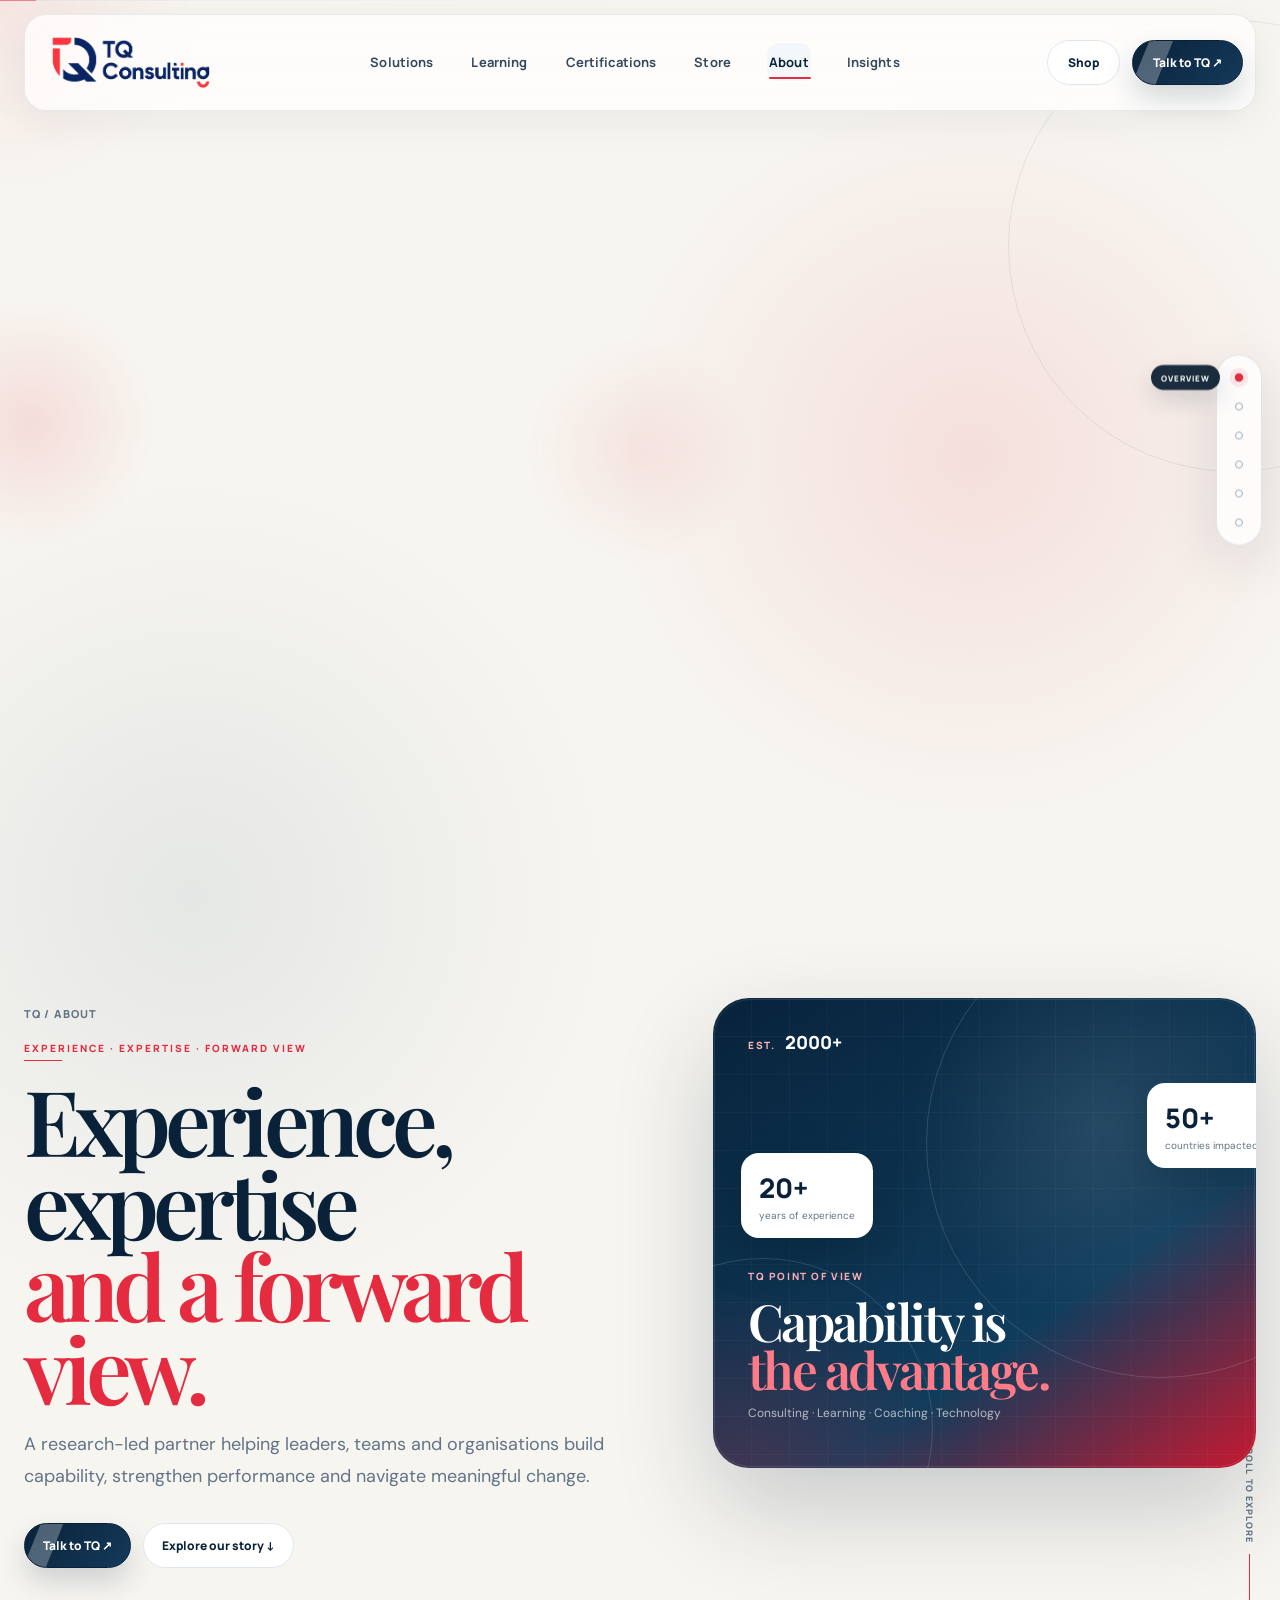
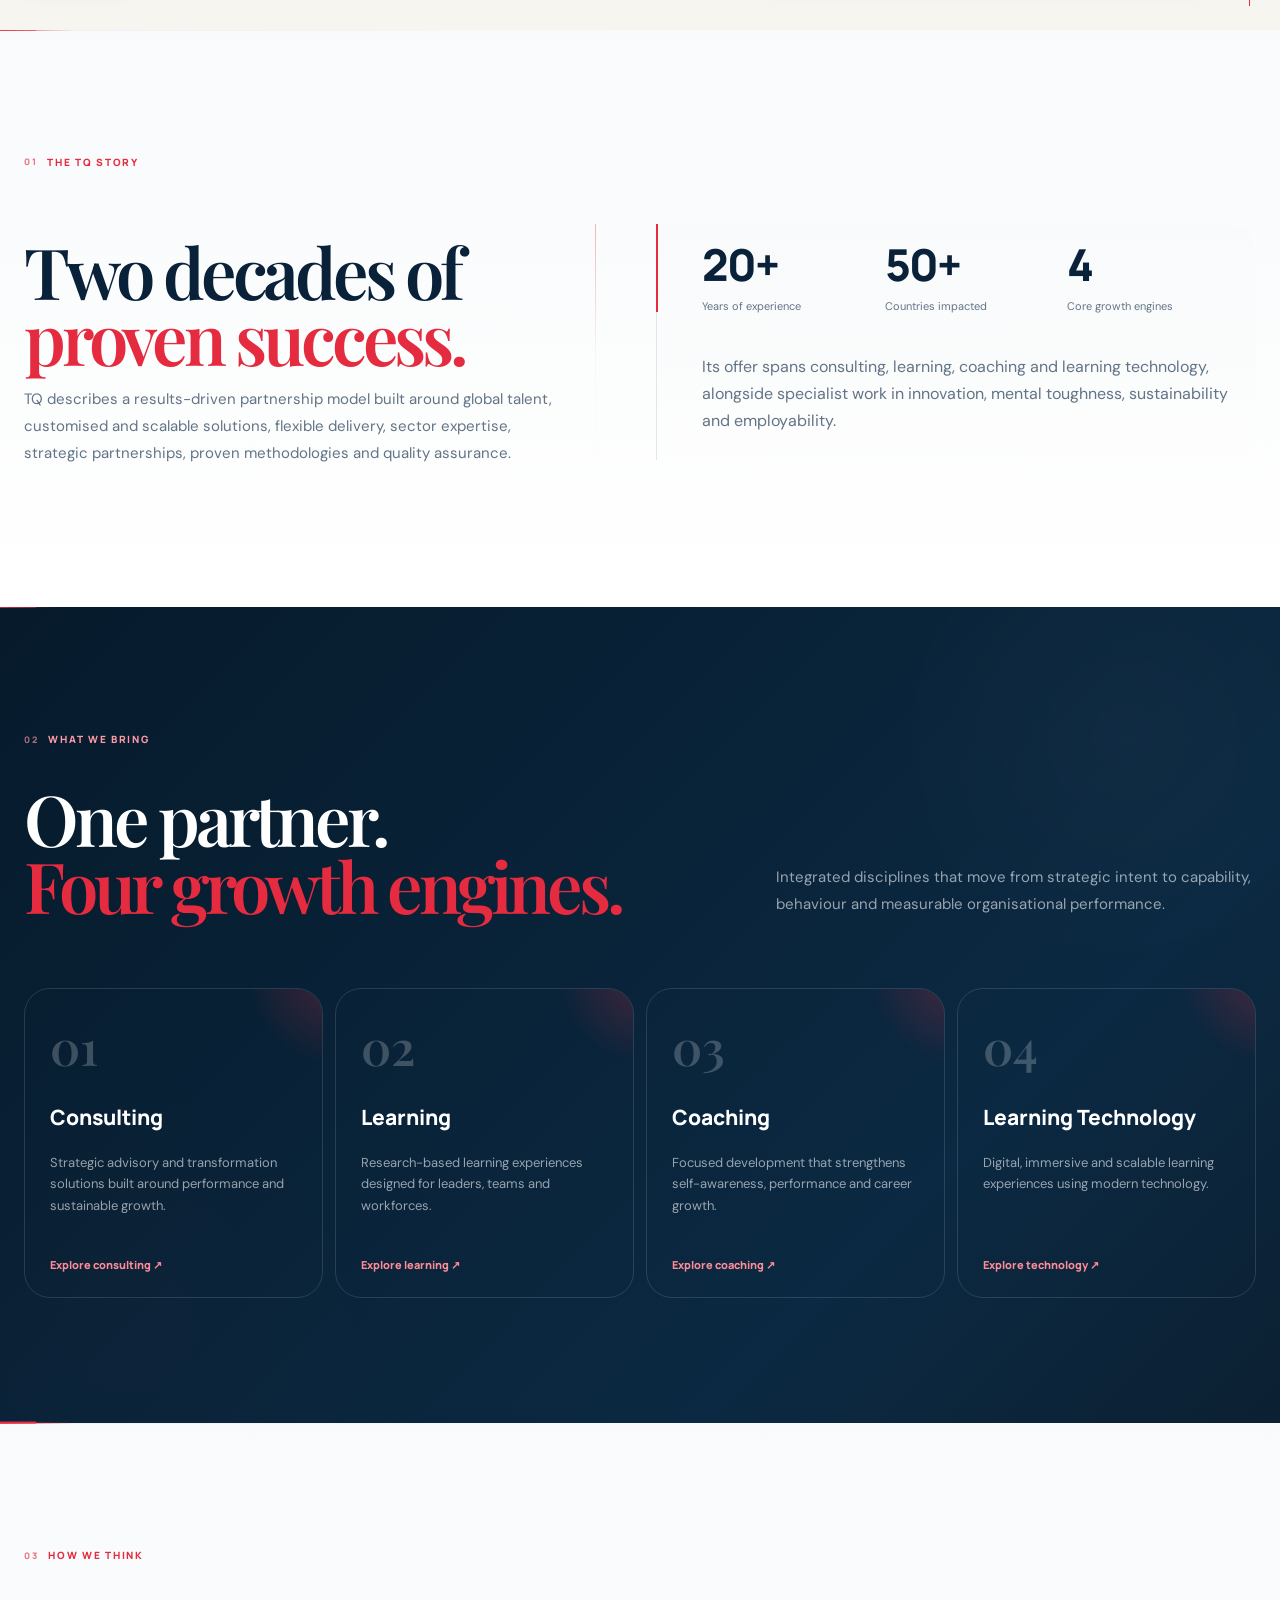
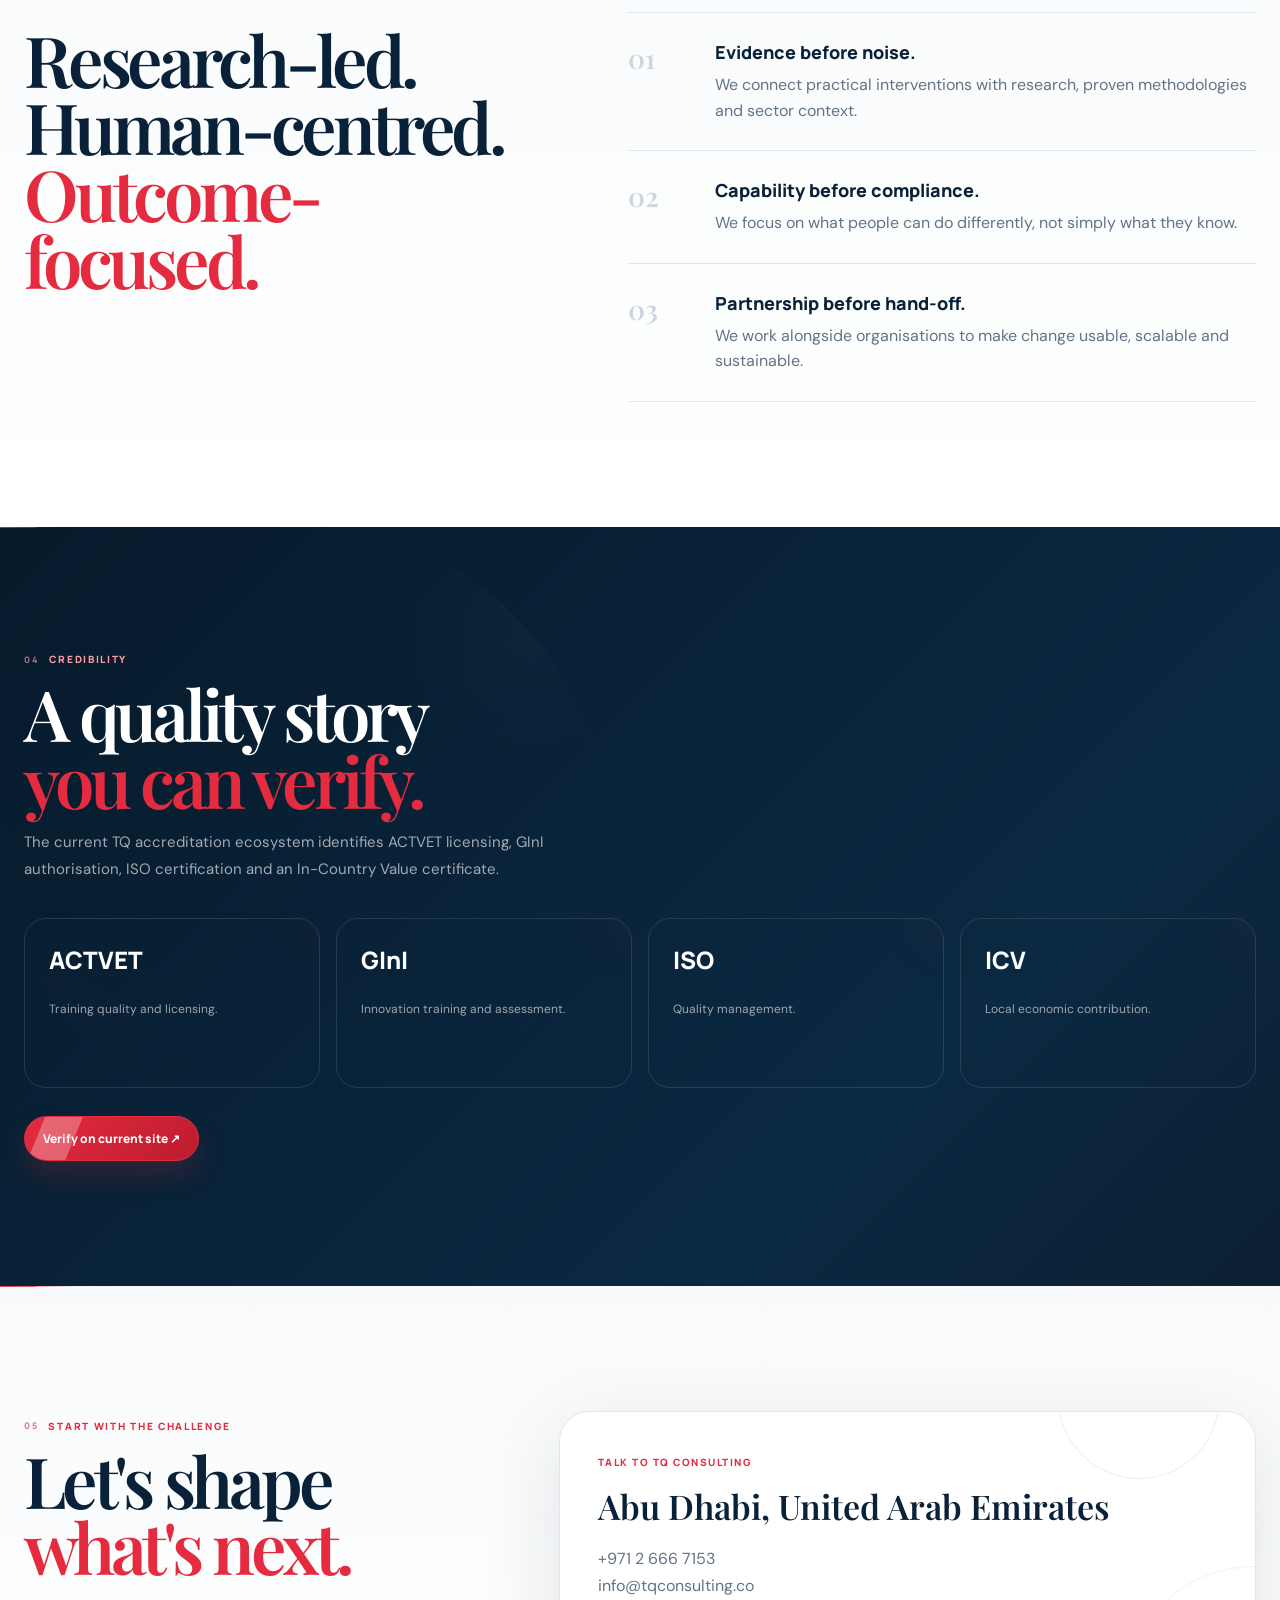
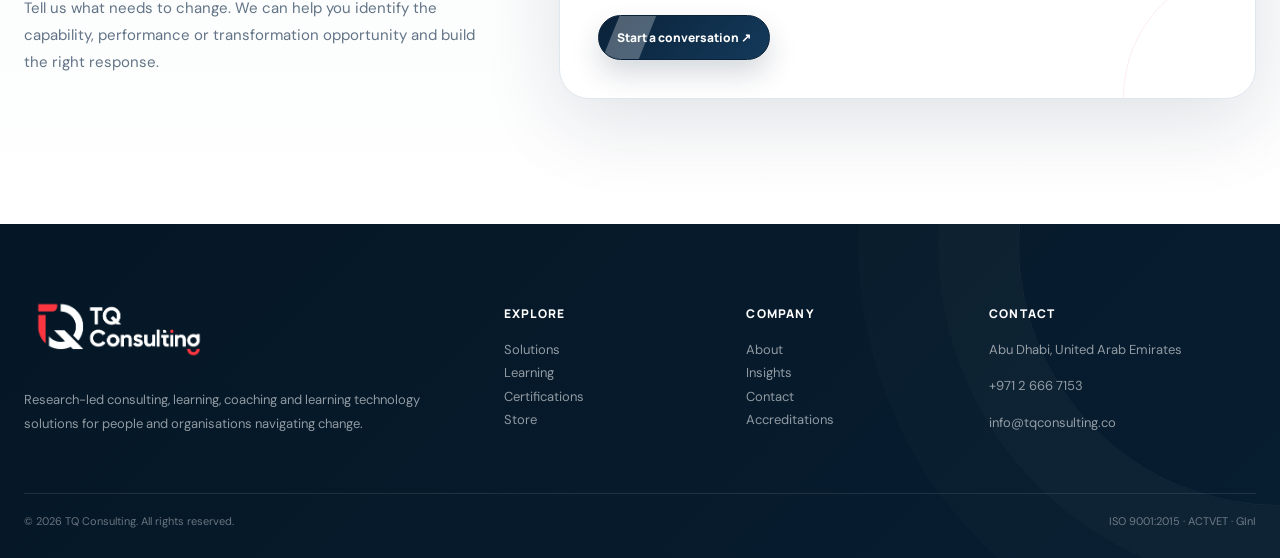
==== commit 2688d1e7: "Add files via upload" ====
--- a/about.html
+++ b/about.html
@@ -1,4 +1,4 @@
-<!doctype html><html lang="en"><head><meta charset="utf-8"><meta name="viewport" content="width=device-width,initial-scale=1"><title>About TQ Consulting | TQ Consulting</title><meta name="description" content="TQ Consulting — consulting, learning, coaching, certification and learning technology solutions."><link rel="stylesheet" href="assets/style.css"></head><body><header class="nav"><div class="wrap navin"><a class="brand" href="index.html"><img class="brandLogo brandLogoFull" src="assets/tq-logo.png" alt="TQ Consulting"></a><nav class="links"><a href="solutions.html">Solutions</a><a href="learning.html">Learning</a><a href="certifications.html">Certifications</a><a href="store.html">Store</a><a href="about.html">About</a><a href="insights.html">Insights</a></nav><div class="actions"><a class="btn ghost" href="store.html">Shop</a><a class="btn primary" href="contact.html">Talk to TQ ↗</a><button id="mobileMenu" class="btn ghost mobile">Menu</button></div></div></header><div class="menuPanel"><a href="solutions.html">Solutions</a><a href="learning.html">Learning</a><a href="certifications.html">Certifications</a><a href="store.html">Store</a><a href="about.html">About</a><a href="insights.html">Insights</a><a href="contact.html">Contact</a></div><main>
+<!doctype html><html lang="en"><head><meta charset="utf-8"><meta name="viewport" content="width=device-width,initial-scale=1"><title>About TQ Consulting | TQ Consulting</title><meta name="description" content="TQ Consulting — consulting, learning, coaching, certification and learning technology solutions."><link rel="stylesheet" href="assets/style.css?v=36"></head><body><header class="nav"><div class="wrap navin"><a class="brand" href="index.html"><img class="brandLogo brandLogoFull" src="assets/tq-logo.png" alt="TQ Consulting"></a><nav class="links"><a href="solutions.html">Solutions</a><a href="learning.html">Learning</a><a href="certifications.html">Certifications</a><a href="store.html">Store</a><a href="about.html">About</a><a href="insights.html">Insights</a></nav><div class="actions"><a class="btn ghost" href="store.html">Shop</a><a class="btn primary" href="contact.html">Talk to TQ ↗</a><button id="mobileMenu" class="btn ghost mobile">Menu</button></div></div></header><div class="menuPanel"><a href="solutions.html">Solutions</a><a href="learning.html">Learning</a><a href="certifications.html">Certifications</a><a href="store.html">Store</a><a href="about.html">About</a><a href="insights.html">Insights</a><a href="contact.html">Contact</a></div><main>
 <section class="about-hero pagehero">
   <div class="about-orbit orbit-a"></div><div class="about-orbit orbit-b"></div>
   <div class="wrap about-hero-grid">
@@ -76,4 +76,4 @@
 <section class="about-cta contact">
  <div class="wrap about-cta-grid"><div><div class="section-kicker"><span>05</span> Start with the challenge</div><h2 class="h2">Let's shape<br><em>what's next.</em></h2><p class="lead">Tell us what needs to change. We can help you identify the capability, performance or transformation opportunity and build the right response.</p></div><div class="cta-card"><span>Talk to TQ Consulting</span><h3>Abu Dhabi, United Arab Emirates</h3><p>+971 2 666 7153<br>info@tqconsulting.co</p><a class="btn primary" href="contact.html">Start a conversation ↗</a></div></div>
 </section>
-</main><footer class="footer"><div class="wrap"><div class="footgrid"><div><div class="brand"><img class="brandLogo brandLogoFull" src="assets/tq-logo-inverse.png" alt="TQ Consulting"></div><p style="max-width:420px;margin-top:18px">Research-led consulting, learning, coaching and learning technology solutions for people and organisations navigating change.</p></div><div><h4>Explore</h4><a href="solutions.html">Solutions</a><a href="learning.html">Learning</a><a href="certifications.html">Certifications</a><a href="store.html">Store</a></div><div><h4>Company</h4><a href="about.html">About</a><a href="insights.html">Insights</a><a href="contact.html">Contact</a><a href="https://www.tqconsulting.co/accreditation" target="_blank">Accreditations</a></div><div><h4>Contact</h4><p>Abu Dhabi, United Arab Emirates</p><p>+971 2 666 7153</p><p>info@tqconsulting.co</p></div></div><div class="copyright"><span>© 2026 TQ Consulting. All rights reserved.</span><span>ISO 9001:2015 · ACTVET · GInI</span></div></div></footer><div class="toast"></div><script src="assets/app.js"></script></body></html>+</main><footer class="footer"><div class="wrap"><div class="footgrid"><div><div class="brand"><img class="brandLogo brandLogoFull" src="assets/tq-logo-inverse.png" alt="TQ Consulting"></div><p style="max-width:420px;margin-top:18px">Research-led consulting, learning, coaching and learning technology solutions for people and organisations navigating change.</p></div><div><h4>Explore</h4><a href="solutions.html">Solutions</a><a href="learning.html">Learning</a><a href="certifications.html">Certifications</a><a href="store.html">Store</a></div><div><h4>Company</h4><a href="about.html">About</a><a href="insights.html">Insights</a><a href="contact.html">Contact</a><a href="https://www.tqconsulting.co/accreditation" target="_blank">Accreditations</a></div><div><h4>Contact</h4><p>Abu Dhabi, United Arab Emirates</p><p>+971 2 666 7153</p><p>info@tqconsulting.co</p></div></div><div class="copyright"><span>© 2026 TQ Consulting. All rights reserved.</span><span>ISO 9001:2015 · ACTVET · GInI</span></div></div></footer><div class="toast"></div><script src="assets/app.js?v=36"></script></body></html>
--- a/assets/style.css
+++ b/assets/style.css
@@ -1,8 +1,9 @@
 
 @import url('https://fonts.googleapis.com/css2?family=DM+Sans:wght@400;500;600;700&family=Manrope:wght@500;600;700;800&family=Playfair+Display:wght@500;600;700&display=swap');
-:root{--ink:#0a2239;--ink2:#102f4b;--red:#e52b3f;--cream:#f7f5f0;--paper:#fbfcfd;--line:#dfe7ee;--muted:#627486;--white:#fff;--shadow:0 24px 80px rgba(10,34,57,.12)}*{box-sizing:border-box}html{scroll-behavior:smooth}body{margin:0;color:var(--ink);background:var(--paper);font-family:'DM Sans',sans-serif;overflow-x:hidden}a{text-decoration:none;color:inherit}.serif{font-family:'Playfair Display',serif}.wrap{width:min(1380px,calc(100% - 40px));margin:auto}.eyebrow{font:800 11px/1 'Manrope';letter-spacing:.18em;text-transform:uppercase}.nav{position:fixed;z-index:100;top:0;left:0;right:0;padding:16px 0;transition:.3s}.nav.scrolled{background:rgba(251,252,253,.9);backdrop-filter:blur(18px);box-shadow:0 12px 40px rgba(10,34,57,.08)}.navin{display:flex;align-items:center;justify-content:space-between;gap:20px}.brand{display:flex;align-items:center;gap:10px;font-weight:800;letter-spacing:-.04em}.brandmark{width:42px;height:42px;border-radius:12px;background:var(--ink);display:grid;place-items:center;color:#fff;font:800 17px 'Manrope';box-shadow:0 8px 20px rgba(10,34,57,.18)}.links{display:flex;gap:28px;font:700 13px 'Manrope';align-items:center}.links a{opacity:.8}.links a:hover{opacity:1;color:var(--red)}.actions{display:flex;gap:9px;align-items:center}.btn{display:inline-flex;align-items:center;gap:9px;padding:13px 18px;border-radius:999px;font:800 12px 'Manrope';border:1px solid var(--line);transition:.25s;cursor:pointer}.btn:hover{transform:translateY(-2px)}.primary{background:var(--ink);color:#fff;border-color:var(--ink);box-shadow:0 10px 24px rgba(10,34,57,.16)}.red{background:var(--red);color:#fff;border-color:var(--red)}.ghost{background:#fff}.mobile{display:none}.hero{min-height:880px;padding:170px 0 90px;position:relative;overflow:hidden;background:radial-gradient(circle at 82% 18%,#ffdfe2 0,transparent 28%),radial-gradient(circle at 10% 80%,#e9f1f7 0,transparent 30%),var(--cream)}.grid{position:absolute;inset:0;opacity:.32;background-image:linear-gradient(rgba(10,34,57,.07) 1px,transparent 1px),linear-gradient(90deg,rgba(10,34,57,.07) 1px,transparent 1px);background-size:44px 44px;mask-image:linear-gradient(to bottom,#000,transparent)}.hero-grid{position:relative;display:grid;grid-template-columns:1.05fr .95fr;gap:60px;align-items:center}.hero h1{font:600 clamp(56px,7.5vw,112px)/.9 'Playfair Display';letter-spacing:-.065em;margin:22px 0}.hero h1 em{font-style:normal;color:var(--red)}.hero p{font-size:19px;line-height:1.65;color:var(--muted);max-width:670px}.heroBtns{display:flex;gap:10px;flex-wrap:wrap;margin-top:30px}.stats{display:flex;gap:42px;margin-top:48px}.stat b{font:800 30px 'Manrope';display:block}.stat span{font-size:12px;color:var(--muted)}.visual{position:relative}.visual-main{height:650px;border-radius:38px;background:linear-gradient(145deg,#0a2239,#173e60 62%,#e52b3f);padding:20px;box-shadow:var(--shadow);transform:rotate(1.2deg);overflow:hidden}.visual-main:before{content:'';position:absolute;width:420px;height:420px;border:1px solid rgba(255,255,255,.16);border-radius:50%;right:-120px;top:-100px}.visual-main:after{content:'';position:absolute;width:600px;height:600px;border:1px solid rgba(255,255,255,.1);border-radius:50%;left:-330px;bottom:-320px}.visual-inner{height:100%;border:1px solid rgba(255,255,255,.12);border-radius:26px;padding:32px;color:#fff;display:flex;flex-direction:column;justify-content:flex-end;position:relative;background:linear-gradient(to top,rgba(0,0,0,.35),transparent 65%)}.visual-label{font:800 11px 'Manrope';letter-spacing:.16em;text-transform:uppercase;color:#ffb2ba}.visual-inner h2{font:600 48px/1 'Playfair Display';letter-spacing:-.05em;margin:12px 0}.floating{position:absolute;background:#fff;border:1px solid rgba(255,255,255,.7);box-shadow:var(--shadow);border-radius:22px;padding:18px;z-index:2}.float1{left:-28px;bottom:50px;width:230px}.float2{right:-24px;top:70px;width:205px}.floatnum{font:800 30px 'Manrope'}.marquee{background:var(--ink);color:#fff;padding:16px 0;overflow:hidden}.track{display:flex;width:max-content;gap:30px;animation:mar 28s linear infinite;font:800 12px 'Manrope';letter-spacing:.08em}@keyframes mar{to{transform:translateX(-50%)}}section{padding:110px 0}.split{display:grid;grid-template-columns:.65fr 1.35fr;gap:70px}.h2{font:600 clamp(45px,5.4vw,76px)/.95 'Playfair Display';letter-spacing:-.06em;margin:14px 0}.lead{color:var(--muted);line-height:1.7;max-width:580px}.cards{display:grid;grid-template-columns:repeat(2,1fr);gap:16px}.card{background:#fff;border:1px solid var(--line);border-radius:28px;padding:28px;transition:.3s}.card:hover{transform:translateY(-5px);box-shadow:var(--shadow)}.num{font:700 56px/1 'Playfair Display';color:#d9e0e6}.card h3{font:800 25px 'Manrope';margin:20px 0 8px}.card p{color:var(--muted);line-height:1.6}.dark{background:var(--ink);color:#fff}.dark .lead,.dark .muted{color:rgba(255,255,255,.62)}.pill{display:inline-flex;padding:8px 11px;border-radius:99px;background:#eef2f5;font:800 10px 'Manrope';letter-spacing:.08em;text-transform:uppercase}.redpill{background:#ffe6e9;color:#b3192a}.programs{display:grid;grid-template-columns:repeat(3,1fr);gap:16px;margin-top:45px}.program{min-height:340px;padding:26px;border-radius:28px;position:relative;overflow:hidden;background:linear-gradient(145deg,#102f4b,#0a2239);color:#fff}.program:nth-child(2){background:linear-gradient(145deg,#e52b3f,#9e1424)}.program:nth-child(3){background:linear-gradient(145deg,#d7e8f2,#f6f1e9);color:var(--ink)}.program .bottom{position:absolute;left:26px;right:26px;bottom:25px}.program h3{font:600 34px/1 'Playfair Display';margin:12px 0}.program p{opacity:.72;line-height:1.55}.productgrid{display:grid;grid-template-columns:repeat(4,1fr);gap:14px;margin-top:40px}.product{background:#fff;border:1px solid var(--line);border-radius:24px;padding:18px}.productvisual{height:220px;border-radius:18px;background:linear-gradient(145deg,#edf3f7,#f8e7e9);display:grid;place-items:center;overflow:hidden}.book{width:110px;height:150px;background:#fff;border-radius:5px 12px 12px 5px;box-shadow:0 20px 40px rgba(10,34,57,.2);padding:14px;transform:rotate(-6deg);font:800 12px 'Manrope'}.price{font:800 15px 'Manrope'}.accred{display:grid;grid-template-columns:repeat(4,1fr);gap:12px;margin-top:35px}.logoBox{border:1px solid rgba(255,255,255,.12);border-radius:22px;padding:24px;min-height:140px;display:flex;flex-direction:column;justify-content:space-between}.logoBox b{font:800 24px 'Manrope'}.logoBox span{font-size:12px;color:rgba(255,255,255,.6);line-height:1.5}.articles{display:grid;grid-template-columns:repeat(3,1fr);gap:16px;margin-top:45px}.article{background:#fff;border:1px solid var(--line);border-radius:25px;padding:25px;min-height:300px;display:flex;flex-direction:column}.article h3{font:800 23px/1.12 'Manrope';margin:15px 0}.article .read{margin-top:auto;font:800 12px 'Manrope'}.contact{background:var(--cream)}.contactgrid{display:grid;grid-template-columns:.9fr 1.1fr;gap:30px}.form{background:#fff;border:1px solid var(--line);border-radius:28px;padding:30px;box-shadow:var(--shadow)}.fields{display:grid;grid-template-columns:1fr 1fr;gap:14px}.field{font:800 11px 'Manrope';letter-spacing:.04em}.field input,.field select,.field textarea{width:100%;margin-top:8px;border:1px solid var(--line);border-radius:15px;padding:14px;font:500 14px 'DM Sans';outline:none;background:#fff}.field textarea{min-height:140px;resize:vertical}.full{grid-column:1/-1}.footer{background:#061827;color:#fff;padding:65px 0 30px}.footgrid{display:grid;grid-template-columns:1.5fr .7fr .7fr .9fr;gap:35px}.footgrid h4{font:800 12px 'Manrope';letter-spacing:.1em;text-transform:uppercase}.footgrid a,.footgrid p{display:block;color:rgba(255,255,255,.56);font-size:13px;line-height:1.8}.copyright{border-top:1px solid rgba(255,255,255,.1);margin-top:45px;padding-top:20px;color:rgba(255,255,255,.4);font-size:11px;display:flex;justify-content:space-between;gap:20px}.reveal{opacity:0;transform:translateY(25px)}.pagehero{padding:170px 0 90px;background:var(--cream);position:relative;overflow:hidden}.pagehero h1{font:600 clamp(55px,7vw,100px)/.92 'Playfair Display';letter-spacing:-.06em;margin:18px 0}.breadcrumbs{font:800 11px 'Manrope';letter-spacing:.1em;text-transform:uppercase;color:var(--muted)}.list{display:grid;gap:12px;margin-top:30px}.listrow{display:flex;justify-content:space-between;gap:20px;padding:22px 0;border-top:1px solid var(--line);font:700 16px 'Manrope'}.menuPanel{display:none}.toast{position:fixed;right:20px;bottom:20px;background:var(--ink);color:#fff;padding:14px 18px;border-radius:15px;z-index:200;opacity:0;transform:translateY(10px);transition:.3s}.toast.show{opacity:1;transform:none}
-@media(max-width:1000px){.links{display:none}.mobile{display:inline-flex}.hero{min-height:auto}.hero-grid,.split,.contactgrid{grid-template-columns:1fr}.visual{max-width:680px;margin:auto}.programs{grid-template-columns:1fr 1fr}.productgrid{grid-template-columns:1fr 1fr}.accred{grid-template-columns:1fr 1fr}.articles{grid-template-columns:1fr 1fr}.footgrid{grid-template-columns:1fr 1fr}.menuPanel{position:fixed;top:74px;left:20px;right:20px;background:#fff;border:1px solid var(--line);border-radius:22px;padding:20px;display:none;box-shadow:var(--shadow);z-index:99}.menuPanel.open{display:grid}.menuPanel a{padding:13px 4px;font:800 13px 'Manrope';border-bottom:1px solid #edf1f4}}
-@media(max-width:650px){.wrap{width:min(100% - 28px,1380px)}.hero{padding-top:130px}.hero h1{font-size:57px}.visual-main{height:510px}.visual-inner h2{font-size:36px}.float1{left:-6px}.float2{right:-6px}.stats{gap:18px;flex-wrap:wrap}.stat b{font-size:24px}.cards,.programs,.productgrid,.articles,.fields{grid-template-columns:1fr}.accred,.footgrid{grid-template-columns:1fr 1fr}.actions .ghost{display:none}.h2{font-size:48px}section{padding:80px 0}.copyright{flex-direction:column}}
+:root{--ink:#0a2239;--ink2:#102f4b;--red:#e52b3f;--cream:#f7f5f0;--paper:#fbfcfd;--line:#dfe7ee;--muted:#627486;--white:#fff;--shadow:0 24px 80px rgba(10,34,57,.12)}*{box-sizing:border-box}html{scroll-behavior:smooth}body{margin:0;color:var(--ink);background:var(--paper);font-family:'DM Sans',sans-serif;overflow-x:hidden}a{text-decoration:none;color:inherit}.serif{font-family:'Playfair Display',serif}.wrap{width:min(1380px,calc(100% - 40px));margin:auto}.eyebrow{font:800 11px/1 'Manrope';letter-spacing:.18em;text-transform:uppercase}.nav{position:fixed;z-index:100;top:0;left:0;right:0;padding:16px 0;transition:.3s}.nav.scrolled{background:rgba(251,252,253,.9);backdrop-filter:blur(18px);box-shadow:0 12px 40px rgba(10,34,57,.08)}.navin{display:flex;align-items:center;justify-content:space-between;gap:20px}.brand{display:flex;align-items:center;gap:10px;font-weight:800;letter-spacing:-.04em}.brandmark{width:42px;height:42px;border-radius:12px;background:var(--ink);display:grid;place-items:center;color:#fff;font:800 17px 'Manrope';box-shadow:0 8px 20px rgba(10,34,57,.18)}.links{display:flex;gap:28px;font:700 13px 'Manrope';align-items:center}.links a{opacity:.8}.links a:hover{opacity:1;color:var(--red)}.actions{display:flex;gap:9px;align-items:center}.btn{display:inline-flex;align-items:center;gap:9px;padding:13px 18px;border-radius:999px;font:800 12px 'Manrope';border:1px solid var(--line);transition:.25s;cursor:pointer}.btn:hover{transform:translateY(-2px)}.primary{background:var(--ink);color:#fff;border-color:var(--ink);box-shadow:0 10px 24px rgba(10,34,57,.16)}.red{background:var(--red);color:#fff;border-color:var(--red)}.ghost{background:#fff}.mobile{display:none}.hero{min-height:880px;padding:170px 0 90px;position:relative;overflow:hidden;background:radial-gradient(circle at 82% 18%,#ffdfe2 0,transparent 28%),radial-gradient(circle at 10% 80%,#e9f1f7 0,transparent 30%),var(--cream)}.grid{position:absolute;inset:0;opacity:.32;background-image:linear-gradient(rgba(10,34,57,.07) 1px,transparent 1px),linear-gradient(90deg,rgba(10,34,57,.07) 1px,transparent 1px);background-size:44px 44px;mask-image:linear-gradient(to bottom,#000,transparent)}.hero-grid{position:relative;display:grid;grid-template-columns:1.05fr .95fr;gap:60px;align-items:center}.hero h1{font:600 clamp(56px,7.5vw,112px)/.9 'Playfair Display';letter-spacing:-.065em;margin:22px 0}.hero h1 em{font-style:normal;color:var(--red)}.hero p{font-size:19px;line-height:1.65;color:var(--muted);max-width:670px}.heroBtns{display:flex;gap:10px;flex-wrap:wrap;margin-top:30px}.stats{display:flex;gap:42px;margin-top:48px}.stat b{font:800 30px 'Manrope';display:block}.stat span{font-size:12px;color:var(--muted)}.visual{position:relative}.visual-main{height:650px;border-radius:38px;background:linear-gradient(145deg,#0a2239,#173e60 62%,#e52b3f);padding:20px;box-shadow:var(--shadow);transform:rotate(1.2deg);overflow:hidden}.visual-main:before{content:'';position:absolute;width:420px;height:420px;border:1px solid rgba(255,255,255,.16);border-radius:50%;right:-120px;top:-100px}.visual-main:after{content:'';position:absolute;width:600px;height:600px;border:1px solid rgba(255,255,255,.1);border-radius:50%;left:-330px;bottom:-320px}.visual-inner{height:100%;border:1px solid rgba(255,255,255,.12);border-radius:26px;padding:32px;color:#fff;display:flex;flex-direction:column;justify-content:flex-end;position:relative;background:linear-gradient(to top,rgba(0,0,0,.35),transparent 65%)}.visual-label{font:800 11px 'Manrope';letter-spacing:.16em;text-transform:uppercase;color:#ffb2ba}.visual-inner h2{font:600 48px/1 'Playfair Display';letter-spacing:-.05em;margin:12px 0}.floating{position:absolute;background:#fff;border:1px solid rgba(255,255,255,.7);box-shadow:var(--shadow);border-radius:22px;padding:18px;z-index:2}.float1{left:28px;top:118px;width:230px}.float2{right:-24px;top:70px;width:205px}.floatnum{font:800 30px 'Manrope'}.marquee{background:var(--ink);color:#fff;padding:16px 0;overflow:hidden}.track{display:flex;width:max-content;gap:30px;animation:mar 28s linear infinite;font:800 12px 'Manrope';letter-spacing:.08em}@keyframes mar{to{transform:translateX(-50%)}}section{padding:110px 0}.split{display:grid;grid-template-columns:.65fr 1.35fr;gap:70px}.h2{font:600 clamp(45px,5.4vw,76px)/.95 'Playfair Display';letter-spacing:-.06em;margin:14px 0}.lead{color:var(--muted);line-height:1.7;max-width:580px}.cards{display:grid;grid-template-columns:repeat(2,1fr);gap:16px}.card{background:#fff;border:1px solid var(--line);border-radius:28px;padding:28px;transition:.3s}.card:hover{transform:translateY(-5px);box-shadow:var(--shadow)}.num{font:700 56px/1 'Playfair Display';color:#d9e0e6}.card h3{font:800 25px 'Manrope';margin:20px 0 8px}.card p{color:var(--muted);line-height:1.6}.dark{background:var(--ink);color:#fff}.dark .lead,.dark .muted{color:rgba(255,255,255,.62)}.pill{display:inline-flex;padding:8px 11px;border-radius:99px;background:#eef2f5;font:800 10px 'Manrope';letter-spacing:.08em;text-transform:uppercase}.redpill{background:#ffe6e9;color:#b3192a}.programs{display:grid;grid-template-columns:repeat(3,1fr);gap:16px;margin-top:45px}.program{min-height:340px;padding:26px;border-radius:28px;position:relative;overflow:hidden;background:linear-gradient(145deg,#102f4b,#0a2239);color:#fff}.program:nth-child(2){background:linear-gradient(145deg,#e52b3f,#9e1424)}.program:nth-child(3){background:linear-gradient(145deg,#d7e8f2,#f6f1e9);color:var(--ink)}.program .bottom{position:absolute;left:26px;right:26px;bottom:25px}.program h3{font:600 34px/1 'Playfair Display';margin:12px 0}.program p{opacity:.72;line-height:1.55}.productgrid{display:grid;grid-template-columns:repeat(4,1fr);gap:14px;margin-top:40px}.product{background:#fff;border:1px solid var(--line);border-radius:24px;padding:18px}.productvisual{height:220px;border-radius:18px;background:linear-gradient(145deg,#edf3f7,#f8e7e9);display:grid;place-items:center;overflow:hidden}.book{width:110px;height:150px;background:#fff;border-radius:5px 12px 12px 5px;box-shadow:0 20px 40px rgba(10,34,57,.2);padding:14px;transform:rotate(-6deg);font:800 12px 'Manrope'}.price{font:800 15px 'Manrope'}.accred{display:grid;grid-template-columns:repeat(4,1fr);gap:12px;margin-top:35px}.logoBox{border:1px solid rgba(255,255,255,.12);border-radius:22px;padding:24px;min-height:140px;display:flex;flex-direction:column;justify-content:space-between}.logoBox b{font:800 24px 'Manrope'}.logoBox span{font-size:12px;color:rgba(255,255,255,.6);line-height:1.5}.articles{display:grid;grid-template-columns:repeat(3,1fr);gap:16px;margin-top:45px}.article{background:#fff;border:1px solid var(--line);border-radius:25px;padding:25px;min-height:300px;display:flex;flex-direction:column}.article h3{font:800 23px/1.12 'Manrope';margin:15px 0}.article .read{margin-top:auto;font:800 12px 'Manrope'}.contact{background:var(--cream)}.contactgrid{display:grid;grid-template-columns:.9fr 1.1fr;gap:30px}.form{background:#fff;border:1px solid var(--line);border-radius:28px;padding:30px;box-shadow:var(--shadow)}.fields{display:grid;grid-template-columns:1fr 1fr;gap:14px}.field{font:800 11px 'Manrope';letter-spacing:.04em}.field input,.field select,.field textarea{width:100%;margin-top:8px;border:1px solid var(--line);border-radius:15px;padding:14px;font:500 14px 'DM Sans';outline:none;background:#fff}.field textarea{min-height:140px;resize:vertical}.full{grid-column:1/-1}.footer{background:#061827;color:#fff;padding:65px 0 30px}.footgrid{display:grid;grid-template-columns:1.5fr .7fr .7fr .9fr;gap:35px}.footgrid h4{font:800 12px 'Manrope';letter-spacing:.1em;text-transform:uppercase}.footgrid a,.footgrid p{display:block;color:rgba(255,255,255,.56);font-size:13px;line-height:1.8}.copyright{border-top:1px solid rgba(255,255,255,.1);margin-top:45px;padding-top:20px;color:rgba(255,255,255,.4);font-size:11px;display:flex;justify-content:space-between;gap:20px}.reveal{opacity:0;transform:translateY(25px)}.pagehero{padding:170px 0 90px;background:var(--cream);position:relative;overflow:hidden}.pagehero h1{font:600 clamp(55px,7vw,100px)/.92 'Playfair Display';letter-spacing:-.06em;margin:18px 0}.breadcrumbs{font:800 11px 'Manrope';letter-spacing:.1em;text-transform:uppercase;color:var(--muted)}.list{display:grid;gap:12px;margin-top:30px}.listrow{display:flex;justify-content:space-between;gap:20px;padding:22px 0;border-top:1px solid var(--line);font:700 16px 'Manrope'}.menuPanel{display:none}.toast{position:fixed;right:20px;bottom:20px;background:var(--ink);color:#fff;padding:14px 18px;border-radius:15px;z-index:200;opacity:0;transform:translateY(10px);transition:.3s}.toast.show{opacity:1;transform:none}
+@media(max-width:1000px){.float1{left:24px;top:104px}.float2{right:20px;top:70px}.links{display:none}.mobile{display:inline-flex}.hero{min-height:auto}.hero-grid,.split,.contactgrid{grid-template-columns:1fr}.visual{max-width:680px;margin:auto}.programs{grid-template-columns:1fr 1fr}.productgrid{grid-template-columns:1fr 1fr}.accred{grid-template-columns:1fr 1fr}.articles{grid-template-columns:1fr 1fr}.footgrid{grid-template-columns:1fr 1fr}.menuPanel{position:fixed;top:74px;left:20px;right:20px;background:#fff;border:1px solid var(--line);border-radius:22px;padding:20px;display:none;box-shadow:var(--shadow);z-index:99}.menuPanel.open{display:grid}.menuPanel a{padding:13px 4px;font:800 13px 'Manrope';border-bottom:1px solid #edf1f4}}
+@media (min-width:651px) and (max-width:1000px){.store-hero{min-height:auto;padding:125px 0 65px}.store-hero-grid{gap:35px}.store-hero-stage{min-height:460px}.store-grid{grid-template-columns:repeat(2,minmax(0,1fr))}.store-grid .store-product,.store-grid .store-product:nth-child(5),.store-grid .store-product:nth-child(6),.store-grid .store-product:nth-child(7){grid-column:auto}.store-grid .store-product:nth-child(7){grid-column:1 / -1;max-width:calc(50% - 8px);width:100%;justify-self:center}}
+@media(max-width:650px){.float1{left:18px;top:88px;width:190px}.float2{right:18px;top:70px;width:180px}.wrap{width:min(100% - 28px,1380px)}.hero{padding-top:130px}.hero h1{font-size:57px}.visual-main{height:510px}.visual-inner h2{font-size:36px}.float1{left:-6px}.float2{right:-6px}.stats{gap:18px;flex-wrap:wrap}.stat b{font-size:24px}.cards,.programs,.productgrid,.articles,.fields{grid-template-columns:1fr}.accred,.footgrid{grid-template-columns:1fr 1fr}.actions .ghost{display:none}.h2{font-size:48px}section{padding:80px 0}.copyright{flex-direction:column}}
 
 /* Responsive refinement — tablet + phone */
 img,svg,video,iframe{max-width:100%;height:auto}.wrap{max-width:1380px}.btn{white-space:nowrap}.nav{padding:12px 0}.brand{min-width:0}.brand span:last-child{white-space:nowrap}.menuPanel{max-height:calc(100dvh - 92px);overflow:auto}
@@ -340,10 +341,11 @@
 .reveal{transition-property:opacity,transform,filter!important;filter:blur(4px);}.motion-visible{filter:blur(0);}
 .in-view .eyebrow{animation:eyebrowIn .8s var(--ease) both;}@keyframes eyebrowIn{from{letter-spacing:.35em;opacity:0}to{letter-spacing:.2em;opacity:1}}
 
-@media(max-width:1000px){
+@media(max-width:1000px){.float1{left:24px;top:104px}.float2{right:20px;top:70px}
   .navin{padding:7px 9px 7px 12px;}.brandLogoFull{width:155px;}.hero{padding-top:145px;}.hero-grid{gap:52px;}.hero h1{max-width:760px;}.visual-main{height:610px;}.split{gap:50px;}section{padding:100px 0;}
 }
-@media(max-width:650px){
+@media (min-width:651px) and (max-width:1000px){.store-hero{min-height:auto;padding:125px 0 65px}.store-hero-grid{gap:35px}.store-hero-stage{min-height:460px}.store-grid{grid-template-columns:repeat(2,minmax(0,1fr))}.store-grid .store-product,.store-grid .store-product:nth-child(5),.store-grid .store-product:nth-child(6),.store-grid .store-product:nth-child(7){grid-column:auto}.store-grid .store-product:nth-child(7){grid-column:1 / -1;max-width:calc(50% - 8px);width:100%;justify-self:center}}
+@media(max-width:650px){.float1{left:18px;top:88px;width:190px}.float2{right:18px;top:70px;width:180px}
   .nav{padding:9px 0;}.navin{min-height:52px;border-radius:17px;}.brandLogoFull{width:128px;}.actions .btn{padding:10px 13px;}.mobile{border-radius:12px;min-width:44px;justify-content:center;}
   .hero{padding:118px 0 70px;}.hero:after{width:380px;height:380px;right:-240px;top:20%;}.hero h1{font-size:54px;line-height:.88;margin-top:18px;}.hero h1 em:after{height:3px;bottom:-5px;}.hero p{font-size:15px;line-height:1.65;}.heroBtns .btn{flex:1 1 100%;justify-content:center;}.stats{margin-top:34px;gap:22px;}.stat b{font-size:23px;}.visual-main{height:470px;border-radius:30px;padding:12px;}.visual-inner{padding:24px;border-radius:20px;}.visual-inner h2{font-size:31px;}.float1,.float2{position:absolute;transform:none!important;}.float1{left:4px;bottom:25px;width:190px;padding:14px;}.float2{right:4px;top:24px;width:180px;padding:14px;}.floatnum{font-size:24px;}.marquee{padding:13px 0;}.track{gap:26px;font-size:9px;}section{padding:76px 0;}.h2{font-size:46px;}.split{gap:38px;}.card{padding:25px;border-radius:24px;}.cards{gap:12px;}.program{min-height:320px;border-radius:24px;}.productvisual{height:190px;}.product,.article{border-radius:22px;}.pagehero{padding:130px 0 80px;}.pagehero:after{width:280px;height:280px;right:-170px;top:45px;}.pagehero h1{font-size:55px;}.footgrid{gap:24px;}.footer{padding-top:55px;}.copyright{flex-direction:column;gap:6px;}
 }
@@ -362,8 +364,9 @@
 .arch-head{display:grid;grid-template-columns:1fr auto;gap:40px;align-items:end;margin-bottom:42px}.arch-intro{display:grid;grid-template-columns:auto auto;column-gap:14px;align-items:end;min-width:190px}.arch-kicker{grid-column:1/-1;font:800 10px 'Manrope';letter-spacing:.15em;text-transform:uppercase;color:var(--muted);margin-bottom:8px}.arch-intro strong{font:600 52px/1 'Playfair Display';color:#d7dfe6}.arch-intro span:last-child{font:800 14px 'Manrope';padding-bottom:6px}.capability-stage{min-height:470px;border-radius:38px;background:linear-gradient(135deg,#f5f8fa,#fff 55%,#f8e9eb);border:1px solid var(--line);display:grid;grid-template-columns:1fr .9fr;align-items:center;overflow:hidden;position:relative;box-shadow:0 30px 90px rgba(7,28,47,.08)}.capability-stage:before{content:"";position:absolute;width:560px;height:560px;border:1px solid rgba(10,34,57,.08);border-radius:50%;right:-130px;top:-180px}.cap-copy{position:relative;z-index:2;padding:58px 60px}.cap-copy h3{font:600 clamp(38px,4vw,60px)/.98 'Playfair Display';letter-spacing:-.05em;max-width:620px;margin:20px 0 14px}.cap-copy p{font-size:16px;line-height:1.75;color:var(--muted);max-width:570px}.cap-meta{display:flex;flex-wrap:wrap;gap:8px;margin-top:25px}.cap-meta span{border:1px solid var(--line);background:#fff;padding:8px 11px;border-radius:999px;font:800 9px 'Manrope';letter-spacing:.08em;text-transform:uppercase}.cap-orbit{height:100%;min-height:470px;position:relative;display:grid;place-items:center}.orbit-ring{position:absolute;border:1px solid rgba(10,34,57,.11);border-radius:50%;animation:orbitSpin 18s linear infinite}.ring-a{width:330px;height:330px}.ring-b{width:220px;height:220px;animation-direction:reverse;animation-duration:13s}.orbit-core{width:150px;height:150px;border-radius:50%;background:var(--ink);color:#fff;display:grid;place-items:center;align-content:center;box-shadow:0 25px 70px rgba(10,34,57,.25);position:relative;z-index:2}.orbit-core span{font:600 50px 'Playfair Display'}.orbit-core small{font:800 8px 'Manrope';letter-spacing:.2em;color:rgba(255,255,255,.55)}.orbit-node{position:absolute;width:14px;height:14px;border-radius:50%;background:var(--red);box-shadow:0 0 0 7px rgba(229,43,63,.1)}.n1{top:21%;right:23%}.n2{bottom:22%;left:22%}.n3{top:48%;left:12%}@keyframes orbitSpin{to{transform:rotate(360deg)}}.cap-tabs{display:grid;grid-template-columns:repeat(4,1fr);gap:10px;margin-top:12px}.cap-tab{appearance:none;text-align:left;border:1px solid var(--line);background:#fff;border-radius:20px;padding:20px;min-height:115px;cursor:pointer;transition:transform .45s var(--ease),background .35s ease,color .35s ease,box-shadow .45s ease;border-bottom:3px solid transparent}.cap-tab span{display:block;font:600 30px 'Playfair Display';color:#d6dfe6}.cap-tab b{display:block;font:800 14px 'Manrope';margin-top:6px}.cap-tab small{display:block;color:var(--muted);margin-top:6px;font-size:11px;line-height:1.4}.cap-tab:hover{transform:translateY(-5px);box-shadow:0 18px 45px rgba(7,28,47,.08)}.cap-tab.active{background:var(--ink);color:#fff;border-bottom-color:var(--red);box-shadow:0 20px 50px rgba(7,28,47,.18)}.cap-tab.active span{color:rgba(255,255,255,.25)}.cap-tab.active small{color:rgba(255,255,255,.62)}
 .mental-grid{display:grid;grid-template-columns:.75fr 1.25fr;gap:70px;align-items:center;margin-top:38px}.mental-panel{display:grid;grid-template-columns:.65fr 1.35fr;gap:30px;align-items:center;border:1px solid rgba(255,255,255,.1);border-radius:32px;padding:28px;background:linear-gradient(135deg,rgba(255,255,255,.05),rgba(255,255,255,.015));min-height:360px}.mental-visual{height:300px;position:relative;display:grid;place-items:center}.mental-rings i{position:absolute;inset:10%;border:1px solid rgba(255,255,255,.12);border-radius:50%;animation:mentalSpin 16s linear infinite}.mental-rings i:nth-child(2){inset:20%;animation-direction:reverse;animation-duration:11s}.mental-rings i:nth-child(3){inset:31%;animation-duration:8s}.mental-center{width:110px;height:110px;border-radius:50%;background:linear-gradient(145deg,#fff,#dfeaf1);color:var(--ink);display:grid;place-items:center;box-shadow:0 25px 60px rgba(0,0,0,.25);position:relative;z-index:2}.mental-center span{font:600 58px 'Playfair Display'}@keyframes mentalSpin{to{transform:rotate(360deg)}}.mental-detail h3{font:600 clamp(32px,3.4vw,50px)/1 'Playfair Display';letter-spacing:-.04em;margin:18px 0 12px}.mental-detail p{color:rgba(255,255,255,.62);line-height:1.75;max-width:500px}.mental-index{display:flex;align-items:baseline;gap:12px;margin-top:35px}.mental-index span:first-child{font:600 44px 'Playfair Display';color:#fff}.mental-index span:last-child{font:800 11px 'Manrope';letter-spacing:.15em;text-transform:uppercase;color:#ff9aa5}.mental-tabs{display:grid;grid-template-columns:repeat(4,1fr);gap:12px;margin-top:20px}.mental-tab{border:1px solid rgba(255,255,255,.1);background:rgba(255,255,255,.025);color:#fff;border-radius:20px;padding:19px;text-align:left;cursor:pointer;transition:.4s var(--ease);min-height:86px}.mental-tab span{font:600 25px 'Playfair Display';color:rgba(255,255,255,.3)}.mental-tab b{display:block;margin-top:5px;font:800 13px 'Manrope'}.mental-tab:hover,.mental-tab.active{background:#123550;transform:translateY(-4px);border-color:rgba(255,255,255,.2)}.mental-tab.active{box-shadow:0 18px 50px rgba(0,0,0,.16);border-bottom:2px solid var(--red)}
 .program,.product,.article,.logoBox{will-change:transform}.program .bottom a{display:inline-flex;transition:transform .3s var(--ease)}.program:hover .bottom a{transform:translateX(5px)}.product h3{font-size:17px;line-height:1.2}.product{cursor:pointer}.product:after{content:"View product →";position:absolute;right:18px;bottom:18px;font:800 9px 'Manrope';letter-spacing:.06em;color:var(--red);opacity:0;transform:translateY(5px);transition:.35s var(--ease)}.product:hover:after{opacity:1;transform:none}.article:hover{transform:translateY(-7px)}
-@media(max-width:1000px){.arch-head{grid-template-columns:1fr}.arch-intro{justify-self:start}.capability-stage{grid-template-columns:1fr}.cap-orbit{min-height:350px}.cap-copy{padding:42px}.mental-grid{grid-template-columns:1fr;gap:35px}.mental-panel{grid-template-columns:1fr}.mental-visual{height:250px}.cap-tabs{grid-template-columns:1fr 1fr}.mental-tabs{grid-template-columns:1fr 1fr}}
-@media(max-width:650px){.brandLogoFull{width:124px}.hero:before{width:380px;height:380px}.arch-head{gap:20px}.arch-intro{min-width:0}.capability-stage{border-radius:28px}.cap-copy{padding:30px 24px}.cap-copy h3{font-size:40px}.cap-copy p{font-size:14px}.cap-orbit{min-height:280px}.ring-a{width:240px;height:240px}.ring-b{width:160px;height:160px}.orbit-core{width:105px;height:105px}.orbit-core span{font-size:38px}.cap-tabs,.mental-tabs{grid-template-columns:1fr}.cap-tab{min-height:auto;padding:17px}.mental-panel{padding:20px;border-radius:25px}.mental-detail h3{font-size:35px}.mental-index{margin-top:20px}.mental-visual{height:220px}.mental-rings i{inset:8%}.n1{right:15%}.n2{left:15%}.n3{left:8%}}
+@media(max-width:1000px){.float1{left:24px;top:104px}.float2{right:20px;top:70px}.arch-head{grid-template-columns:1fr}.arch-intro{justify-self:start}.capability-stage{grid-template-columns:1fr}.cap-orbit{min-height:350px}.cap-copy{padding:42px}.mental-grid{grid-template-columns:1fr;gap:35px}.mental-panel{grid-template-columns:1fr}.mental-visual{height:250px}.cap-tabs{grid-template-columns:1fr 1fr}.mental-tabs{grid-template-columns:1fr 1fr}}
+@media (min-width:651px) and (max-width:1000px){.store-hero{min-height:auto;padding:125px 0 65px}.store-hero-grid{gap:35px}.store-hero-stage{min-height:460px}.store-grid{grid-template-columns:repeat(2,minmax(0,1fr))}.store-grid .store-product,.store-grid .store-product:nth-child(5),.store-grid .store-product:nth-child(6),.store-grid .store-product:nth-child(7){grid-column:auto}.store-grid .store-product:nth-child(7){grid-column:1 / -1;max-width:calc(50% - 8px);width:100%;justify-self:center}}
+@media(max-width:650px){.float1{left:18px;top:88px;width:190px}.float2{right:18px;top:70px;width:180px}.brandLogoFull{width:124px}.hero:before{width:380px;height:380px}.arch-head{gap:20px}.arch-intro{min-width:0}.capability-stage{border-radius:28px}.cap-copy{padding:30px 24px}.cap-copy h3{font-size:40px}.cap-copy p{font-size:14px}.cap-orbit{min-height:280px}.ring-a{width:240px;height:240px}.ring-b{width:160px;height:160px}.orbit-core{width:105px;height:105px}.orbit-core span{font-size:38px}.cap-tabs,.mental-tabs{grid-template-columns:1fr}.cap-tab{min-height:auto;padding:17px}.mental-panel{padding:20px;border-radius:25px}.mental-detail h3{font-size:35px}.mental-index{margin-top:20px}.mental-visual{height:220px}.mental-rings i{inset:8%}.n1{right:15%}.n2{left:15%}.n3{left:8%}}
 @media(prefers-reduced-motion:reduce){.hero:before,.hero:after,.grid,.floating,.orbit-ring,.mental-rings i{animation:none!important}.cap-tab,.mental-tab{transition:none!important}}
 
 
@@ -393,7 +396,8 @@
 
 /* The rail is a supplement, never a competing visual layer. */
 @media(max-width:1180px){.section-rail{display:none}}
-@media(max-width:650px){
+@media (min-width:651px) and (max-width:1000px){.store-hero{min-height:auto;padding:125px 0 65px}.store-hero-grid{gap:35px}.store-hero-stage{min-height:460px}.store-grid{grid-template-columns:repeat(2,minmax(0,1fr))}.store-grid .store-product,.store-grid .store-product:nth-child(5),.store-grid .store-product:nth-child(6),.store-grid .store-product:nth-child(7){grid-column:auto}.store-grid .store-product:nth-child(7){grid-column:1 / -1;max-width:calc(50% - 8px);width:100%;justify-self:center}}
+@media(max-width:650px){.float1{left:18px;top:88px;width:190px}.float2{right:18px;top:70px;width:180px}
   .section-rail{display:none}
   .nav{padding:8px 0}
   .navin{padding:6px 8px 6px 12px}
@@ -426,9 +430,673 @@
 /* =========================================================
    ABOUT EXPERIENCE — editorial premium layer
    ========================================================= */
-.about-hero{min-height:760px;padding:150px 0 80px;background:radial-gradient(circle at 76% 28%,rgba(229,43,63,.11),transparent 24%),radial-gradient(circle at 15% 55%,rgba(20,72,110,.08),transparent 30%),var(--cream)}
-.about-hero-grid{display:grid;grid-template-columns:1fr .86fr;gap:70px;align-items:center;position:relative;z-index:2}.about-hero-copy{padding-top:15px}.about-hero h1{font:600 clamp(58px,7.1vw,105px)/.91 'Playfair Display';letter-spacing:-.065em;margin:18px 0}.about-hero h1 span{color:var(--red)}.about-hero .lead{font-size:18px;max-width:650px}.about-hero-art{display:flex;justify-content:flex-end;perspective:1200px}.about-art-shell{width:min(100%,570px);height:510px;border-radius:36px;background:linear-gradient(145deg,#08233b,#103c5c 65%,#c71930);padding:18px;position:relative;overflow:hidden;box-shadow:0 40px 100px rgba(10,34,57,.2);transform:rotate(2deg);transition:transform .7s var(--motion-spring)}.about-art-shell:hover{transform:rotate(0deg) translateY(-8px) rotateY(-2deg)}.about-art-shell:before{content:'';position:absolute;inset:-25%;background:radial-gradient(circle at 65% 35%,rgba(255,255,255,.1),transparent 28%),radial-gradient(circle at 20% 90%,rgba(229,43,63,.28),transparent 25%)}.about-art-grid{position:absolute;inset:0;opacity:.22;background-image:linear-gradient(rgba(255,255,255,.14) 1px,transparent 1px),linear-gradient(90deg,rgba(255,255,255,.14) 1px,transparent 1px);background-size:38px 38px;animation:gridDrift 22s linear infinite}.about-art-ring{position:absolute;border:1px solid rgba(255,255,255,.14);border-radius:50%;animation:spinSlow 20s linear infinite}.ring-one{width:470px;height:470px;right:-140px;top:-90px}.ring-two{width:340px;height:340px;left:-120px;bottom:-130px;animation-duration:28s}.about-art-top{position:absolute;left:35px;top:32px;color:#fff;display:flex;gap:10px;align-items:baseline}.about-art-top span{font:800 10px 'Manrope';letter-spacing:.16em;color:#ffb2ba}.about-art-top strong{font:800 18px 'Manrope'}.about-art-center{position:absolute;left:35px;bottom:35px;color:#fff;max-width:450px}.about-art-center span{font:800 10px 'Manrope';letter-spacing:.16em;color:#ffb2ba}.about-art-center h2{font:600 clamp(42px,4vw,58px)/.94 'Playfair Display';letter-spacing:-.05em;margin:12px 0}.about-art-center h2 em{color:#ff7b88;font-style:normal}.about-art-center p{font-size:12px;color:rgba(255,255,255,.65)}.about-art-chip{position:absolute;background:#fff;color:var(--ink);border-radius:18px;padding:16px 18px;box-shadow:0 18px 50px rgba(0,0,0,.18);display:grid;gap:3px;animation:floatCard 5s ease-in-out infinite}.about-art-chip b{font:800 27px 'Manrope'}.about-art-chip span{font-size:10px;color:var(--muted)}.chip-one{left:-24px;bottom:70px}.chip-two{right:-20px;top:85px;animation-delay:-2s}.about-scroll-cue{position:absolute;right:24px;bottom:35px;display:flex;align-items:center;gap:10px;writing-mode:vertical-rl;color:var(--muted);font:800 9px 'Manrope';letter-spacing:.12em;text-transform:uppercase}.about-scroll-cue i{width:1px;height:52px;background:var(--red);display:block}
+.about-hero{min-height:760px;padding:170px 0 80px;background:radial-gradient(circle at 76% 28%,rgba(229,43,63,.11),transparent 24%),radial-gradient(circle at 15% 55%,rgba(20,72,110,.08),transparent 30%),var(--cream)}
+.about-hero-grid{display:grid;grid-template-columns:1fr .86fr;gap:70px;align-items:start;position:relative;z-index:2}.about-hero-copy{padding-top:15px}.about-hero h1{font:600 clamp(58px,7.1vw,105px)/.91 'Playfair Display';letter-spacing:-.065em;margin:18px 0}.about-hero h1 span{color:var(--red)}.about-hero .lead{font-size:18px;max-width:650px}.about-hero-art{display:flex;justify-content:flex-end;perspective:1200px}.about-art-shell{width:min(100%,570px);height:510px;border-radius:36px;background:linear-gradient(145deg,#08233b,#103c5c 65%,#c71930);padding:18px;position:relative;overflow:hidden;box-shadow:0 40px 100px rgba(10,34,57,.2);transform:rotate(2deg);transition:transform .7s var(--motion-spring)}.about-art-shell:hover{transform:rotate(0deg) translateY(-8px) rotateY(-2deg)}.about-art-shell:before{content:'';position:absolute;inset:-25%;background:radial-gradient(circle at 65% 35%,rgba(255,255,255,.1),transparent 28%),radial-gradient(circle at 20% 90%,rgba(229,43,63,.28),transparent 25%)}.about-art-grid{position:absolute;inset:0;opacity:.22;background-image:linear-gradient(rgba(255,255,255,.14) 1px,transparent 1px),linear-gradient(90deg,rgba(255,255,255,.14) 1px,transparent 1px);background-size:38px 38px;animation:gridDrift 22s linear infinite}.about-art-ring{position:absolute;border:1px solid rgba(255,255,255,.14);border-radius:50%;animation:spinSlow 20s linear infinite}.ring-one{width:470px;height:470px;right:-140px;top:-90px}.ring-two{width:340px;height:340px;left:-120px;bottom:-130px;animation-duration:28s}.about-art-top{position:absolute;left:35px;top:32px;color:#fff;display:flex;gap:10px;align-items:baseline}.about-art-top span{font:800 10px 'Manrope';letter-spacing:.16em;color:#ffb2ba}.about-art-top strong{font:800 18px 'Manrope'}.about-art-center{position:absolute;left:35px;bottom:35px;color:#fff;max-width:450px}.about-art-center span{font:800 10px 'Manrope';letter-spacing:.16em;color:#ffb2ba}.about-art-center h2{font:600 clamp(42px,4vw,58px)/.94 'Playfair Display';letter-spacing:-.05em;margin:12px 0}.about-art-center h2 em{color:#ff7b88;font-style:normal}.about-art-center p{font-size:12px;color:rgba(255,255,255,.65)}.about-art-chip{position:absolute;background:#fff;color:var(--ink);border-radius:18px;padding:16px 18px;box-shadow:0 18px 50px rgba(0,0,0,.18);display:grid;gap:3px;animation:floatCard 5s ease-in-out infinite}.about-art-chip b{font:800 27px 'Manrope'}.about-art-chip span{font-size:10px;color:var(--muted)}.chip-one{left:-24px;bottom:70px}.chip-two{right:-20px;top:85px;animation-delay:-2s}.about-scroll-cue{position:absolute;right:24px;bottom:35px;display:flex;align-items:center;gap:10px;writing-mode:vertical-rl;color:var(--muted);font:800 9px 'Manrope';letter-spacing:.12em;text-transform:uppercase}.about-scroll-cue i{width:1px;height:52px;background:var(--red);display:block}
 .section-kicker{font:800 10px 'Manrope';letter-spacing:.17em;text-transform:uppercase;color:var(--red);display:flex;align-items:center;gap:10px}.section-kicker span{font-size:9px;opacity:.65}.section-kicker.light{color:#ff9aa5}.about-story{background:#fff}.about-story-grid{display:grid;grid-template-columns:.95fr 1.05fr;gap:90px;margin-top:55px;align-items:start}.about-story .h2 em,.engines-head .h2 em,.principles-grid .h2 em,.about-credibility .h2 em,.about-cta .h2 em{font-style:normal;color:var(--red)}.story-panel{border-left:1px solid var(--line);padding:10px 0 10px 45px;display:grid;grid-template-columns:repeat(3,1fr);gap:20px;position:relative}.story-line{position:absolute;left:-1px;top:0;width:2px;height:88px;background:var(--red)}.story-stat strong{display:block;font:800 44px 'Manrope';letter-spacing:-.05em}.story-stat span{font-size:11px;color:var(--muted);line-height:1.4}.story-panel p{grid-column:1/-1;color:var(--muted);line-height:1.7;max-width:620px;margin-top:18px}.about-engines{position:relative;overflow:hidden}.about-engines:before{content:'';position:absolute;inset:0;opacity:.16;background-image:linear-gradient(rgba(255,255,255,.08) 1px,transparent 1px),linear-gradient(90deg,rgba(255,255,255,.08) 1px,transparent 1px);background-size:42px 42px}.engines-head{display:flex;justify-content:space-between;gap:60px;align-items:end;margin-top:25px}.engines-head .lead{color:rgba(255,255,255,.58);max-width:480px}.engine-grid{display:grid;grid-template-columns:repeat(4,1fr);gap:12px;margin-top:55px;position:relative}.engine-card{min-height:310px;border:1px solid rgba(255,255,255,.13);border-radius:26px;padding:25px;color:#fff;display:flex;flex-direction:column;position:relative;overflow:hidden;transition:transform .55s var(--motion-spring),background .45s ease,border-color .45s ease}.engine-card:before{content:'';position:absolute;width:190px;height:190px;border-radius:50%;right:-110px;top:-110px;background:radial-gradient(circle,rgba(229,43,63,.28),transparent 68%);transition:transform .6s var(--motion-spring)}.engine-card:hover{transform:translateY(-12px);background:rgba(255,255,255,.05);border-color:rgba(255,255,255,.28)}.engine-card:hover:before{transform:translate(-30px,30px) scale(1.3)}.engine-card>span{font:600 48px 'Playfair Display';color:rgba(255,255,255,.22)}.engine-card h3{font:800 21px 'Manrope';margin:25px 0 8px}.engine-card p{font-size:13px;line-height:1.65;color:rgba(255,255,255,.58)}.engine-card b{margin-top:auto;font:800 11px 'Manrope';color:#ff8b96}.about-principles{background:var(--cream)}.principles-grid{display:grid;grid-template-columns:.9fr 1.1fr;gap:90px;margin-top:50px}.principle-stack{display:grid;gap:0}.principle-stack article{display:grid;grid-template-columns:65px 1fr;gap:22px;padding:27px 0;border-top:1px solid var(--line)}.principle-stack article:last-child{border-bottom:1px solid var(--line)}.principle-stack article>span{font:600 27px 'Playfair Display';color:#cbd5dd}.principle-stack h3{font:800 18px 'Manrope';margin:0 0 8px}.principle-stack p{color:var(--muted);line-height:1.6;margin:0}.about-credibility{position:relative;overflow:hidden}.about-credibility:after{content:'';position:absolute;width:600px;height:600px;border:1px solid rgba(255,255,255,.08);border-radius:50%;right:-270px;bottom:-350px;animation:orbital 30s linear infinite}.interactive-accred .logoBox{transition:transform .55s var(--motion-spring),background .45s,border-color .45s;min-height:170px}.interactive-accred .logoBox i{font-style:normal;color:#ff8994;opacity:0;transform:translate(-4px,4px);transition:.35s}.interactive-accred .logoBox:hover{transform:translateY(-9px);background:rgba(255,255,255,.04);border-color:rgba(255,255,255,.28)}.interactive-accred .logoBox:hover i{opacity:1;transform:none}.about-cta-grid{display:grid;grid-template-columns:.8fr 1.2fr;gap:70px;align-items:center}.cta-card{background:#fff;border:1px solid var(--line);border-radius:30px;padding:38px;box-shadow:var(--shadow);position:relative;overflow:hidden}.cta-card:after{content:'';position:absolute;width:260px;height:260px;border:1px solid rgba(229,43,63,.09);border-radius:50%;right:-130px;bottom:-130px}.cta-card>span{font:800 10px 'Manrope';letter-spacing:.15em;text-transform:uppercase;color:var(--red)}.cta-card h3{font:600 34px 'Playfair Display';margin:12px 0}.cta-card p{color:var(--muted);line-height:1.7}
-@media(max-width:1000px){.about-hero{min-height:auto;padding:145px 0 75px}.about-hero-grid,.about-story-grid,.principles-grid,.about-cta-grid{grid-template-columns:1fr;gap:50px}.about-hero-art{justify-content:center}.engine-grid{grid-template-columns:1fr 1fr}.engines-head{display:grid;grid-template-columns:1fr 1fr;align-items:end}.about-scroll-cue{display:none}.story-panel{padding-left:30px}}
-@media(max-width:650px){.about-hero{padding:125px 0 65px}.about-hero h1{font-size:clamp(48px,14vw,66px)}.about-hero .lead{font-size:16px}.about-art-shell{height:420px;border-radius:25px;padding:12px}.about-art-center{left:24px;bottom:24px;right:20px}.about-art-center h2{font-size:38px}.about-art-chip{padding:12px 14px}.about-art-chip b{font-size:22px}.chip-one{left:8px;bottom:48px}.chip-two{right:8px;top:55px}.about-story-grid,.principles-grid,.about-cta-grid{gap:35px}.story-panel{grid-template-columns:1fr 1fr;padding-left:20px}.story-stat:last-of-type{grid-column:1/-1}.engines-head{grid-template-columns:1fr;gap:15px}.engine-grid{grid-template-columns:1fr 1fr;gap:9px;margin-top:35px}.engine-card{min-height:260px;padding:20px;border-radius:20px}.engine-card h3{font-size:18px;margin-top:18px}.engine-card p{font-size:12px}.principle-stack article{grid-template-columns:45px 1fr}.interactive-accred{grid-template-columns:1fr 1fr}.interactive-accred .logoBox{min-height:145px;padding:18px}.cta-card{padding:26px;border-radius:22px}}
+@media(max-width:1000px){.float1{left:24px;top:104px}.float2{right:20px;top:70px}.about-hero{min-height:auto;padding:145px 0 75px}.about-hero-grid,.about-story-grid,.principles-grid,.about-cta-grid{grid-template-columns:1fr;gap:50px}.about-hero-art{justify-content:center}.engine-grid{grid-template-columns:1fr 1fr}.engines-head{display:grid;grid-template-columns:1fr 1fr;align-items:end}.about-scroll-cue{display:none}.story-panel{padding-left:30px}}
+@media (min-width:651px) and (max-width:1000px){.store-hero{min-height:auto;padding:125px 0 65px}.store-hero-grid{gap:35px}.store-hero-stage{min-height:460px}.store-grid{grid-template-columns:repeat(2,minmax(0,1fr))}.store-grid .store-product,.store-grid .store-product:nth-child(5),.store-grid .store-product:nth-child(6),.store-grid .store-product:nth-child(7){grid-column:auto}.store-grid .store-product:nth-child(7){grid-column:1 / -1;max-width:calc(50% - 8px);width:100%;justify-self:center}}
+@media(max-width:650px){.float1{left:18px;top:88px;width:190px}.float2{right:18px;top:70px;width:180px}.about-hero{padding:125px 0 65px}.about-hero h1{font-size:clamp(48px,14vw,66px)}.about-hero .lead{font-size:16px}.about-art-shell{height:420px;border-radius:25px;padding:12px}.about-art-center{left:24px;bottom:24px;right:20px}.about-art-center h2{font-size:38px}.about-art-chip{padding:12px 14px}.about-art-chip b{font-size:22px}.chip-one{left:8px;bottom:48px}.chip-two{right:8px;top:55px}.about-story-grid,.principles-grid,.about-cta-grid{gap:35px}.story-panel{grid-template-columns:1fr 1fr;padding-left:20px}.story-stat:last-of-type{grid-column:1/-1}.engines-head{grid-template-columns:1fr;gap:15px}.engine-grid{grid-template-columns:1fr 1fr;gap:9px;margin-top:35px}.engine-card{min-height:260px;padding:20px;border-radius:20px}.engine-card h3{font-size:18px;margin-top:18px}.engine-card p{font-size:12px}.principle-stack article{grid-template-columns:45px 1fr}.interactive-accred{grid-template-columns:1fr 1fr}.interactive-accred .logoBox{min-height:145px;padding:18px}.cta-card{padding:26px;border-radius:22px}}
 @media(max-width:420px){.engine-grid{grid-template-columns:1fr}.about-art-shell{height:390px}.about-art-center h2{font-size:34px}.story-panel{grid-template-columns:1fr}.story-stat:last-of-type{grid-column:auto}.interactive-accred{grid-template-columns:1fr}}
+
+/* V12 — premium interaction layer */
+:root{--v12-spring:cubic-bezier(.16,1,.3,1);--v12-soft:cubic-bezier(.22,1,.36,1)}
+html{scroll-behavior:smooth}
+body{overflow-x:hidden}
+::selection{background:var(--red);color:#fff}
+
+/* Sophisticated section transitions */
+main>section{position:relative;isolation:isolate}
+main>section:not(:first-child):before{content:"";position:absolute;left:0;top:-1px;width:74px;height:2px;background:linear-gradient(90deg,var(--red),transparent);opacity:.8;z-index:3}
+.dark{background-color:#08263c}
+.dark:after{content:"";position:absolute;inset:0;pointer-events:none;opacity:.14;background:radial-gradient(circle at 88% 16%,rgba(255,255,255,.16),transparent 20%),radial-gradient(circle at 10% 88%,rgba(229,43,63,.12),transparent 22%);z-index:-1}
+
+/* Cursor ambience — desktop only */
+.v12-cursor-glow{position:fixed;left:0;top:0;width:420px;height:420px;border-radius:50%;pointer-events:none;z-index:0;background:radial-gradient(circle,rgba(229,43,63,.075),transparent 65%);transform:translate(-50%,-50%);mix-blend-mode:multiply;opacity:0;transition:opacity .4s ease}
+@media(hover:hover) and (pointer:fine){.v12-cursor-glow{opacity:1}}
+
+/* Premium buttons */
+.btn{position:relative;overflow:hidden;transform:translateZ(0)}
+.btn:before{content:"";position:absolute;inset:0;background:linear-gradient(110deg,transparent 20%,rgba(255,255,255,.26) 48%,transparent 76%);transform:translateX(-120%);transition:transform .75s var(--v12-soft);pointer-events:none}
+.btn:hover:before{transform:translateX(120%)}
+
+/* About hero */
+.about-hero{overflow:hidden}
+.about-hero-copy{position:relative}
+.about-hero-copy:after{content:"";position:absolute;left:-85px;top:125px;width:1px;height:170px;background:linear-gradient(var(--red),transparent);opacity:.45}
+.about-hero-art{will-change:transform}
+.about-art-shell{will-change:transform}
+.about-art-shell:after{content:"";position:absolute;inset:1px;border:1px solid rgba(255,255,255,.1);border-radius:inherit;pointer-events:none}
+.about-art-center h2{transition:letter-spacing .7s var(--v12-spring)}
+.about-art-shell:hover .about-art-center h2{letter-spacing:-.025em}
+
+/* Story section becomes a visual timeline */
+.about-story{overflow:hidden}
+.about-story-grid{position:relative}
+.about-story-grid:after{content:"";position:absolute;left:calc(50% - 45px);top:0;bottom:0;width:1px;background:linear-gradient(var(--red),rgba(7,28,47,.08),transparent);opacity:.35}
+.story-panel{background:linear-gradient(180deg,rgba(248,250,251,.8),rgba(255,255,255,.2));border-radius:0 28px 28px 0;padding-right:26px;transition:transform .6s var(--v12-spring),box-shadow .6s ease}
+.story-panel:hover{transform:translateX(6px);box-shadow:20px 25px 70px rgba(7,28,47,.06)}
+.story-stat{position:relative}
+.story-stat strong{transition:transform .55s var(--v12-spring),color .35s ease}
+.story-stat:hover strong{transform:translateY(-4px);color:var(--red)}
+
+/* Growth engine cards */
+.engine-grid{perspective:1200px}
+.engine-card{transform-style:preserve-3d;will-change:transform}
+.engine-card:after{content:"";position:absolute;inset:0;background:radial-gradient(260px circle at var(--mx,50%) var(--my,50%),rgba(255,255,255,.09),transparent 60%);opacity:0;transition:opacity .35s ease;pointer-events:none}
+.engine-card:hover:after{opacity:1}
+.engine-card>span,.engine-card h3,.engine-card p,.engine-card b{position:relative;z-index:1}
+
+/* Principles become reveal rows */
+.principle-stack article{position:relative;transition:padding-left .5s var(--v12-spring),background .4s ease}
+.principle-stack article:before{content:"";position:absolute;left:0;top:0;bottom:0;width:2px;background:var(--red);transform:scaleY(0);transform-origin:top;transition:transform .5s var(--v12-spring)}
+.principle-stack article:hover{padding-left:18px;background:rgba(255,255,255,.42)}
+.principle-stack article:hover:before{transform:scaleY(1)}
+.principle-stack article>span{transition:color .35s ease,transform .5s var(--v12-spring)}
+.principle-stack article:hover>span{color:var(--red);transform:translateX(4px)}
+
+/* Accreditation as interactive tiles */
+.interactive-accred .logoBox{position:relative;overflow:hidden}
+.interactive-accred .logoBox:before{content:"";position:absolute;inset:auto 0 0;height:3px;background:linear-gradient(90deg,var(--red),transparent);transform:scaleX(0);transform-origin:left;transition:transform .55s var(--v12-spring)}
+.interactive-accred .logoBox:hover:before{transform:scaleX(1)}
+
+/* CTA finale */
+.about-cta{overflow:hidden}
+.cta-card{transition:transform .65s var(--v12-spring),box-shadow .65s ease}
+.cta-card:hover{transform:translateY(-8px);box-shadow:0 35px 100px rgba(7,28,47,.14)}
+.cta-card:before{content:"";position:absolute;width:160px;height:160px;border-radius:50%;border:1px solid rgba(229,43,63,.12);right:35px;top:-95px;transition:transform .9s var(--v12-spring)}
+.cta-card:hover:before{transform:translate(-25px,120px) scale(1.2)}
+
+/* Better rail */
+.section-rail{backdrop-filter:blur(18px);-webkit-backdrop-filter:blur(18px)}
+.section-rail a{transition:transform .4s var(--v12-spring),background .3s ease}
+.section-rail a:hover{transform:translateX(-4px)}
+
+/* Scroll reveal states added by JS */
+/* V34 — fail-safe scroll reveals: content remains visible even if an observer is unavailable or delayed. */
+.v12-reveal{opacity:1;transform:none;transition:opacity .85s var(--v12-soft),transform .85s var(--v12-soft)}
+.v12-reveal.is-visible{opacity:1;transform:none}
+.v12-reveal.is-visible{opacity:1;transform:none}
+.v12-reveal[data-v12-delay="1"]{transition-delay:.08s}.v12-reveal[data-v12-delay="2"]{transition-delay:.16s}.v12-reveal[data-v12-delay="3"]{transition-delay:.24s}.v12-reveal[data-v12-delay="4"]{transition-delay:.32s}
+
+@media(max-width:1100px){
+ .about-story-grid:after{display:none}
+ .about-hero-copy:after{display:none}
+}
+@media (min-width:651px) and (max-width:1000px){.store-hero{min-height:auto;padding:125px 0 65px}.store-hero-grid{gap:35px}.store-hero-stage{min-height:460px}.store-grid{grid-template-columns:repeat(2,minmax(0,1fr))}.store-grid .store-product,.store-grid .store-product:nth-child(5),.store-grid .store-product:nth-child(6),.store-grid .store-product:nth-child(7){grid-column:auto}.store-grid .store-product:nth-child(7){grid-column:1 / -1;max-width:calc(50% - 8px);width:100%;justify-self:center}}
+@media(max-width:650px){.float1{left:18px;top:88px;width:190px}.float2{right:18px;top:70px;width:180px}
+ main>section:not(:first-child):before{width:42px}
+ .v12-cursor-glow{display:none}
+ .story-panel{border-radius:0 20px 20px 0;padding-right:15px}
+ .engine-card:hover{transform:translateY(-5px)!important}
+ .principle-stack article:hover{padding-left:10px}
+}
+@media(prefers-reduced-motion:reduce){
+ html{scroll-behavior:auto}
+ .v12-cursor-glow{display:none}
+ .v12-reveal{opacity:1;transform:none;transition:none}
+ .btn:before{display:none}
+ .story-panel,.engine-card,.cta-card{transition:none!important}
+}
+
+/* V13 — floating hero panel collision fix */
+.visual .float1{left:28px;right:auto;top:150px;bottom:auto;width:210px;z-index:4}
+.visual .float2{right:28px;top:34px;z-index:5}
+@media(max-width:1100px){
+  .visual .float1{left:24px;top:138px;width:200px}
+  .visual .float2{right:24px;top:28px}
+}
+@media (min-width:651px) and (max-width:1000px){.store-hero{min-height:auto;padding:125px 0 65px}.store-hero-grid{gap:35px}.store-hero-stage{min-height:460px}.store-grid{grid-template-columns:repeat(2,minmax(0,1fr))}.store-grid .store-product,.store-grid .store-product:nth-child(5),.store-grid .store-product:nth-child(6),.store-grid .store-product:nth-child(7){grid-column:auto}.store-grid .store-product:nth-child(7){grid-column:1 / -1;max-width:calc(50% - 8px);width:100%;justify-self:center}}
+@media(max-width:650px){
+  .visual .float1{left:16px;top:108px;width:178px;padding:14px;border-radius:18px}
+  .visual .float2{right:16px;top:20px;width:168px;padding:14px;border-radius:18px}
+}
+@media(max-width:420px){
+  .visual .float1{left:12px;top:92px;width:158px}
+  .visual .float2{right:12px;top:16px;width:150px}
+}
+
+/* V14 hero collision fix: floating metric cards stay clear of editorial copy. */
+.float1{left:28px;right:auto;top:170px;bottom:auto;}
+.chip-one{left:28px;right:auto;top:155px;bottom:auto;}
+@media(max-width:1000px){
+  .float1{left:28px;top:150px;bottom:auto;}
+  .chip-one{left:28px;top:145px;bottom:auto;}
+}
+@media (min-width:651px) and (max-width:1000px){.store-hero{min-height:auto;padding:125px 0 65px}.store-hero-grid{gap:35px}.store-hero-stage{min-height:460px}.store-grid{grid-template-columns:repeat(2,minmax(0,1fr))}.store-grid .store-product,.store-grid .store-product:nth-child(5),.store-grid .store-product:nth-child(6),.store-grid .store-product:nth-child(7){grid-column:auto}.store-grid .store-product:nth-child(7){grid-column:1 / -1;max-width:calc(50% - 8px);width:100%;justify-self:center}}
+@media(max-width:650px){
+  .float1{left:16px;top:155px;width:175px;bottom:auto;}
+  .chip-one{left:16px;top:135px;width:165px;bottom:auto;}
+}
+@media(max-width:420px){
+  .float1{left:12px;top:145px;width:155px;}
+  .chip-one{left:12px;top:128px;width:150px;}
+}
+/* ===== V15 — SOLUTIONS EXPERIENCE ===== */
+.solutions-page{background:#f8fafb}.sol-hero{position:relative;overflow:hidden;padding:175px 0 90px;min-height:820px;background:radial-gradient(circle at 48% 24%,rgba(229,43,63,.12),transparent 22%),linear-gradient(135deg,#faf8f3 0%,#f5f8fa 62%,#eef3f6 100%)}.sol-hero-grid{display:grid;grid-template-columns:1fr 1fr;gap:70px;align-items:center;position:relative;z-index:1}.sol-copy h1{font:600 clamp(58px,6.4vw,100px)/.9 'Playfair Display';letter-spacing:-.065em;margin:20px 0}.sol-copy h1 em,.sol-cta h2 em,.sol-technology h2 em{font-style:normal;color:var(--red)}.sol-copy .lead{max-width:620px}.sol-kicker{color:var(--red);margin-top:22px}.sol-proof{display:flex;gap:46px;margin-top:48px}.sol-proof b{display:block;font:800 32px 'Manrope'}.sol-proof span{font-size:11px;color:var(--muted);display:block;margin-top:4px}.sol-visual{height:600px;position:relative}.sol-visual-main{position:absolute;inset:25px 10px 25px 30px;border-radius:38px;background:linear-gradient(145deg,#082039,#123c5c 58%,#9c1428);box-shadow:0 40px 100px rgba(7,28,47,.22);overflow:hidden;padding:30px;color:#fff;transform:rotate(1.2deg);transition:transform .7s cubic-bezier(.16,1,.3,1)}.sol-visual:hover .sol-visual-main{transform:rotate(0deg) translateY(-5px)}.sol-visual-main:before{content:'';position:absolute;inset:0;background:linear-gradient(90deg,transparent 49.8%,rgba(255,255,255,.08) 50%,transparent 50.2%),linear-gradient(transparent 49.8%,rgba(255,255,255,.07) 50%,transparent 50.2%);background-size:72px 72px;opacity:.55}.sv-top{display:flex;justify-content:space-between;font:800 10px 'Manrope';letter-spacing:.14em;color:#ffb2ba;position:relative;z-index:2}.sv-core{position:absolute;left:54px;bottom:52px;max-width:420px;z-index:2}.sv-overline{font:800 10px 'Manrope';letter-spacing:.15em;color:#ff9aa5}.sv-core h2{font:600 clamp(42px,4vw,64px)/.92 'Playfair Display';letter-spacing:-.055em;margin:13px 0}.sv-core h2 em{font-style:normal;color:#ff5a6a}.sv-core p{color:rgba(255,255,255,.65);line-height:1.6}.sv-orbit{position:absolute;border:1px solid rgba(255,255,255,.12);border-radius:50%;animation:solSpin 22s linear infinite}.orbit-a{width:440px;height:440px;right:-180px;top:-100px}.orbit-b{width:650px;height:650px;left:-360px;bottom:-390px;animation-direction:reverse;animation-duration:30s}.sv-chip{position:absolute;background:#fff;color:var(--ink);border-radius:18px;padding:14px 18px;box-shadow:0 20px 50px rgba(0,0,0,.22);font:800 9px 'Manrope';letter-spacing:.12em;z-index:4;animation:chipFloat 5.5s ease-in-out infinite}.sv-chip strong{font:800 16px 'Manrope';letter-spacing:-.02em;display:block;margin-top:4px}.chip-a{right:-18px;top:78px}.chip-b{left:-18px;top:245px;animation-delay:-2s}.chip-c{right:35px;bottom:45px;animation-delay:-3.4s}.sol-visual-back{position:absolute;inset:0 0 20px 55px;border:1px solid rgba(7,28,47,.09);border-radius:40px;transform:rotate(-4deg);background:rgba(255,255,255,.35)}.sol-orbit{position:absolute;width:600px;height:600px;border:1px solid rgba(7,28,47,.07);border-radius:50%;right:-250px;top:70px;animation:solSpin 28s linear infinite}@keyframes solSpin{to{transform:rotate(360deg)}}@keyframes chipFloat{0%,100%{transform:translateY(0)}50%{transform:translateY(-10px)}}.sol-marquee{background:var(--ink);color:#fff;overflow:hidden;padding:15px 0}.sol-marquee .track{gap:24px;font:800 10px 'Manrope';letter-spacing:.14em;align-items:center}.sol-marquee i{font-style:normal;color:#ff8792}.sol-architecture,.sol-outcomes{padding:125px 0}.section-head{display:grid;grid-template-columns:1fr .75fr;gap:70px;align-items:end;margin-bottom:52px}.section-head .h2 span{color:var(--red)}.cap-layout{display:grid;grid-template-columns:.72fr 1.28fr;gap:18px}.cap-tabs{display:grid;gap:10px}.cap-tab{border:1px solid var(--line);background:#fff;border-radius:20px;padding:22px 24px;text-align:left;display:grid;grid-template-columns:48px 1fr;grid-template-rows:auto auto;column-gap:10px;cursor:pointer;transition:.45s cubic-bezier(.16,1,.3,1);min-height:108px;color:var(--ink)}.cap-tab span{font:600 28px 'Playfair Display';color:#d8e0e6;grid-row:1/3}.cap-tab strong{font:800 18px 'Manrope'}.cap-tab small{font-size:12px;color:var(--muted);margin-top:4px}.cap-tab:hover{transform:translateX(7px);box-shadow:0 20px 50px rgba(7,28,47,.08)}.cap-tab.active{background:var(--ink);color:#fff;border-color:var(--ink);transform:translateX(12px);box-shadow:0 25px 65px rgba(7,28,47,.18)}.cap-tab.active span{color:#ff8792}.cap-tab.active small{color:rgba(255,255,255,.6)}.cap-stage{min-height:460px;border-radius:30px;background:linear-gradient(145deg,#0b2740,#103e60 62%,#831627);color:#fff;position:relative;overflow:hidden;padding:44px}.cap-stage-bg{position:absolute;inset:0;background:linear-gradient(90deg,transparent 49.8%,rgba(255,255,255,.08) 50%,transparent 50.2%),linear-gradient(transparent 49.8%,rgba(255,255,255,.06) 50%,transparent 50.2%);background-size:80px 80px;opacity:.55}.cap-stage-content{position:relative;z-index:3;max-width:570px}.cap-stage-top{display:flex;justify-content:space-between;font:800 10px 'Manrope';letter-spacing:.14em;color:#ffb0b8}.cap-stage-num{font:600 84px/1 'Playfair Display';color:rgba(255,255,255,.1);margin:20px 0 -12px}.cap-stage h3{font:600 clamp(42px,4vw,66px)/.94 'Playfair Display';letter-spacing:-.05em;margin:0 0 18px}.cap-stage p{color:rgba(255,255,255,.68);max-width:520px;line-height:1.7}.cap-tags{display:flex;flex-wrap:wrap;gap:8px;margin:25px 0}.cap-tags span{border:1px solid rgba(255,255,255,.2);border-radius:999px;padding:8px 12px;font:700 10px 'Manrope'}.cap-stage-ring{position:absolute;border:1px solid rgba(255,255,255,.12);border-radius:50%;animation:solSpin 25s linear infinite}.ring1{width:430px;height:430px;right:-190px;top:-120px}.ring2{width:650px;height:650px;left:-370px;bottom:-430px;animation-direction:reverse}.sol-technology{padding:125px 0;background:var(--ink);position:relative;overflow:hidden}.sol-technology:after{content:'';position:absolute;width:700px;height:700px;border:1px solid rgba(255,255,255,.05);border-radius:50%;right:-320px;bottom:-450px}.tech-head{display:grid;grid-template-columns:1.2fr .8fr;gap:80px;align-items:end}.tech-grid{margin-top:55px;border-top:1px solid rgba(255,255,255,.18)}.tech-item{width:100%;display:grid;grid-template-columns:60px 1fr auto;grid-template-rows:auto auto;column-gap:15px;text-align:left;background:transparent;color:#fff;border:0;border-bottom:1px solid rgba(255,255,255,.18);padding:23px 0;cursor:pointer;position:relative}.tech-item span{font:600 22px 'Playfair Display';color:rgba(255,255,255,.28)}.tech-item strong{font:800 15px 'Manrope'}.tech-item i{font-style:normal;grid-column:3;grid-row:1/3}.tech-item small{grid-column:2;color:rgba(255,255,255,.55);margin-top:7px;line-height:1.5;max-height:0;overflow:hidden;opacity:0;transition:.45s}.tech-item.active{padding:27px 0}.tech-item.active span{color:#ff8792}.tech-item.active small{max-height:60px;opacity:1}.tech-item:after{content:'';position:absolute;left:0;bottom:-1px;height:2px;width:0;background:var(--red);transition:.55s}.tech-item:hover:after,.tech-item.active:after{width:100%}.outcome-grid{display:grid;grid-template-columns:repeat(4,1fr);gap:14px}.outcome-grid article{background:#fff;border:1px solid var(--line);border-radius:25px;padding:26px;min-height:290px;display:flex;flex-direction:column;position:relative;overflow:hidden;transition:.5s cubic-bezier(.16,1,.3,1)}.outcome-grid article:before{content:'';position:absolute;width:180px;height:180px;border-radius:50%;background:radial-gradient(circle,rgba(229,43,63,.11),transparent 68%);right:-100px;top:-100px;transition:.6s}.outcome-grid article:hover{transform:translateY(-10px);box-shadow:0 30px 80px rgba(7,28,47,.11)}.outcome-grid article:hover:before{transform:translate(-25px,25px) scale(1.3)}.outcome-grid article>span{font:600 38px 'Playfair Display';color:#d8e0e6}.outcome-grid h3{font:800 20px 'Manrope';margin:28px 0 10px}.outcome-grid p{color:var(--muted);line-height:1.6;font-size:13px}.outcome-grid a{margin-top:auto;font:800 11px 'Manrope';color:var(--red)}.sol-cta{padding:100px 0 120px;background:var(--cream)}.sol-cta-inner{display:grid;grid-template-columns:.85fr 1.15fr;gap:80px;align-items:center}.sol-cta-card{background:#fff;border:1px solid var(--line);border-radius:30px;padding:38px;box-shadow:0 25px 70px rgba(7,28,47,.09);position:relative;overflow:hidden}.sol-cta-card:after{content:'';position:absolute;width:280px;height:280px;border:1px solid rgba(229,43,63,.12);border-radius:50%;right:-130px;bottom:-170px}.sol-cta-card>span{font:800 9px 'Manrope';letter-spacing:.15em;color:var(--red)}.sol-cta-card h3{font:600 34px 'Playfair Display';margin:14px 0}.sol-cta-card p{color:var(--muted);line-height:1.7;margin-bottom:25px}
+@media(max-width:1000px){.sol-hero-grid,.section-head,.tech-head,.sol-cta-inner{grid-template-columns:1fr}.sol-visual{max-width:680px;margin:auto;width:100%}.cap-layout{grid-template-columns:1fr}.cap-tab.active,.cap-tab:hover{transform:none}.cap-tabs{grid-template-columns:1fr 1fr}.outcome-grid{grid-template-columns:1fr 1fr}.sol-hero{padding-top:145px}.sol-copy h1{font-size:clamp(56px,8vw,88px)}}
+@media (min-width:651px) and (max-width:1000px){.store-hero{min-height:auto;padding:125px 0 65px}.store-hero-grid{gap:35px}.store-hero-stage{min-height:460px}.store-grid{grid-template-columns:repeat(2,minmax(0,1fr))}.store-grid .store-product,.store-grid .store-product:nth-child(5),.store-grid .store-product:nth-child(6),.store-grid .store-product:nth-child(7){grid-column:auto}.store-grid .store-product:nth-child(7){grid-column:1 / -1;max-width:calc(50% - 8px);width:100%;justify-self:center}}
+@media(max-width:650px){.sol-hero{padding:125px 0 60px}.sol-hero-grid{gap:35px}.sol-copy h1{font-size:55px}.sol-proof{gap:22px;flex-wrap:wrap}.sol-visual{height:500px}.sol-visual-main{inset:15px 0 15px 0;padding:24px;border-radius:28px}.sv-core{left:30px;bottom:38px;right:24px}.sv-core h2{font-size:39px}.sv-chip{padding:10px 12px}.chip-a{right:-8px;top:55px}.chip-b{left:-8px;top:210px}.chip-c{right:15px;bottom:25px}.sol-architecture,.sol-outcomes,.sol-technology{padding:85px 0}.section-head{gap:25px}.cap-tabs{grid-template-columns:1fr}.cap-stage{min-height:510px;padding:28px}.cap-stage h3{font-size:43px}.tech-item{grid-template-columns:40px 1fr auto}.outcome-grid{grid-template-columns:1fr}.sol-cta{padding:80px 0}.sol-cta-inner{gap:35px}.sol-cta-card{padding:28px}.sol-cta-card h3{font-size:29px}}
+
+/* =========================================================
+   V16 — SOLUTIONS PAGE LAYOUT + VISIBILITY POLISH
+   Purpose: eliminate hero dead-space, protect hierarchy,
+   and keep the interactive visual consistently visible.
+   ========================================================= */
+.solutions-page main{display:block}
+.solutions-page .sol-hero{min-height:0;padding:150px 0 72px}
+.solutions-page .sol-hero-grid{grid-template-columns:minmax(0,.92fr) minmax(520px,1.08fr);gap:64px;align-items:center}
+.solutions-page .sol-copy{position:relative;z-index:4;max-width:720px}
+.solutions-page .sol-copy h1{max-width:780px}
+.solutions-page .sol-visual{display:block!important;visibility:visible!important;opacity:1!important;height:590px;min-height:590px;position:relative;z-index:2}
+.solutions-page .sol-visual-main{display:block!important;visibility:visible!important;opacity:1!important}
+.solutions-page .sol-visual-back{display:block!important;visibility:visible!important}
+.solutions-page .sol-architecture{padding-top:100px}
+.solutions-page .sol-technology{padding-top:105px;padding-bottom:105px}
+.solutions-page .sol-outcomes{padding-top:105px;padding-bottom:105px}
+.solutions-page .sol-cta{padding-top:88px;padding-bottom:105px}
+.solutions-page .section-head{margin-bottom:42px}
+.solutions-page .section-head .lead{max-width:560px}
+.solutions-page .cap-stage{min-height:430px}
+.solutions-page .tech-item{min-height:72px}
+.solutions-page .outcome-grid article{min-height:265px}
+.solutions-page .sol-cta-inner{align-items:center}
+
+/* Prevent the floating hero chips from ever becoming the primary focal point. */
+.solutions-page .chip-a{right:18px}
+.solutions-page .chip-b{left:14px}
+.solutions-page .chip-c{right:48px}
+
+@media (max-width:1200px){
+  .solutions-page .sol-hero-grid{grid-template-columns:minmax(0,1fr) minmax(440px,.9fr);gap:42px}
+  .solutions-page .sol-visual{height:540px;min-height:540px}
+  .solutions-page .sol-copy h1{font-size:clamp(56px,6.8vw,88px)}
+}
+@media (max-width:1000px){
+  .solutions-page .sol-hero{padding:135px 0 70px}
+  .solutions-page .sol-hero-grid{grid-template-columns:1fr;gap:42px}
+  .solutions-page .sol-copy{max-width:820px}
+  .solutions-page .sol-visual{height:560px;min-height:560px;max-width:760px;margin:0 auto}
+}
+@media (max-width:650px){
+  .solutions-page .sol-hero{padding:112px 0 54px}
+  .solutions-page .sol-hero-grid{gap:30px}
+  .solutions-page .sol-copy h1{font-size:clamp(44px,13vw,58px);line-height:.94}
+  .solutions-page .sol-visual{height:455px;min-height:455px}
+  .solutions-page .sol-visual-main{inset:10px 0 10px 0;padding:22px}
+  .solutions-page .chip-a{right:8px;top:46px}
+  .solutions-page .chip-b{left:8px;top:190px}
+  .solutions-page .chip-c{right:18px;bottom:20px}
+  .solutions-page .sol-architecture,.solutions-page .sol-outcomes,.solutions-page .sol-technology{padding-top:72px;padding-bottom:72px}
+}
+@media (max-width:420px){
+  .solutions-page .sol-visual{height:420px;min-height:420px}
+  .solutions-page .sv-core{left:24px;right:20px;bottom:30px}
+  .solutions-page .sv-core h2{font-size:30px}
+}
+
+/* =========================================================
+   V17 — SOLUTIONS VISUAL / UX REFINEMENT
+   Focus: stronger composition, less empty space, clearer
+   interactive hierarchy, and premium responsive behaviour.
+   ========================================================= */
+.solutions-page .sol-hero{padding:132px 0 58px;min-height:0}
+.solutions-page .sol-hero-grid{grid-template-columns:minmax(0,.88fr) minmax(500px,1.12fr);gap:52px}
+.solutions-page .sol-copy h1{font-size:clamp(56px,6.1vw,94px);max-width:760px;margin:18px 0 20px}
+.solutions-page .sol-copy .lead{max-width:600px;font-size:16px;line-height:1.7}
+.solutions-page .heroBtns{margin-top:25px}
+.solutions-page .sol-proof{margin-top:35px;gap:38px}
+.solutions-page .sol-proof b{font-size:29px}
+.solutions-page .sol-visual{height:540px;min-height:540px;transform:translateY(-2px)}
+.solutions-page .sol-visual-main{inset:18px 8px 18px 28px;border-radius:34px}
+.solutions-page .sv-core{left:48px;bottom:44px;max-width:440px}
+.solutions-page .sv-core h2{font-size:clamp(40px,3.7vw,61px)}
+.solutions-page .sv-chip{padding:12px 15px;border-radius:15px}
+.solutions-page .chip-a{right:10px;top:64px}
+.solutions-page .chip-b{left:0;top:230px}
+.solutions-page .chip-c{right:28px;bottom:34px}
+
+.solutions-page .sol-architecture{padding:92px 0 104px}
+.solutions-page .sol-architecture .section-head{grid-template-columns:1.05fr .95fr;gap:55px;margin-bottom:30px}
+.solutions-page .sol-architecture .h2{font-size:clamp(48px,5.2vw,76px);line-height:.92}
+.solutions-page .cap-layout{grid-template-columns:minmax(0,.48fr) minmax(0,1.52fr);gap:14px;align-items:stretch}
+.solutions-page .cap-tabs{grid-template-columns:1fr 1fr;gap:8px}
+.solutions-page .cap-tab{min-height:142px;padding:18px;border-radius:18px;grid-template-columns:42px 1fr;align-content:start}
+.solutions-page .cap-tab span{font-size:25px}
+.solutions-page .cap-tab strong{font-size:15px;line-height:1.2}
+.solutions-page .cap-tab small{font-size:10px;line-height:1.4}
+.solutions-page .cap-tab.active{transform:none;box-shadow:0 20px 50px rgba(7,28,47,.16)}
+.solutions-page .cap-stage{min-height:300px;height:100%;border-radius:26px;padding:34px}
+.solutions-page .cap-stage-content{max-width:520px}
+.solutions-page .cap-stage-num{font-size:68px;margin:10px 0 -8px}
+.solutions-page .cap-stage h3{font-size:clamp(38px,3.7vw,58px);margin-bottom:12px}
+.solutions-page .cap-stage p{font-size:13px;line-height:1.55;max-width:480px}
+.solutions-page .cap-tags{margin:18px 0}
+.solutions-page .cap-stage-ring.ring1{width:390px;height:390px;right:-175px;top:-115px}
+.solutions-page .cap-stage-ring.ring2{width:520px;height:520px;left:-310px;bottom:-360px}
+
+.solutions-page .sol-technology{padding:96px 0 100px}
+.solutions-page .tech-head{grid-template-columns:1.2fr .8fr;gap:65px}
+.solutions-page .tech-head .h2{font-size:clamp(48px,5vw,72px);line-height:.93}
+.solutions-page .tech-grid{margin-top:38px}
+.solutions-page .tech-item{padding:19px 0;min-height:66px}
+.solutions-page .tech-item.active{padding:22px 0}
+
+.solutions-page .sol-outcomes{padding:92px 0 96px}
+.solutions-page .sol-outcomes .section-head{margin-bottom:30px}
+.solutions-page .outcome-grid{gap:10px}
+.solutions-page .outcome-grid article{min-height:235px;padding:22px;border-radius:21px}
+.solutions-page .outcome-grid h3{font-size:18px;margin:20px 0 8px}
+.solutions-page .outcome-grid p{font-size:12px;line-height:1.5}
+
+.solutions-page .sol-cta{padding:78px 0 92px}
+.solutions-page .sol-cta-inner{grid-template-columns:.95fr 1.05fr;gap:55px}
+.solutions-page .sol-cta-card{padding:32px;border-radius:26px}
+
+/* A small interactive cue keeps the architecture section discoverable. */
+.solutions-page .section-head .lead:after{content:'Click a capability to explore →';display:block;margin-top:18px;font:800 10px 'Manrope';letter-spacing:.1em;text-transform:uppercase;color:var(--red)}
+
+@media(max-width:1200px){
+  .solutions-page .sol-hero-grid{grid-template-columns:minmax(0,1fr) minmax(420px,.95fr);gap:32px}
+  .solutions-page .sol-visual{height:500px;min-height:500px}
+  .solutions-page .sol-copy h1{font-size:clamp(52px,6.4vw,82px)}
+}
+@media(max-width:1000px){
+  .solutions-page .sol-hero{padding:124px 0 58px}
+  .solutions-page .sol-hero-grid{grid-template-columns:1fr;gap:28px}
+  .solutions-page .sol-copy{max-width:800px}
+  .solutions-page .sol-visual{height:500px;min-height:500px;max-width:780px;margin:0 auto}
+  .solutions-page .sol-architecture .section-head,.solutions-page .tech-head,.solutions-page .sol-cta-inner{grid-template-columns:1fr;gap:24px}
+  .solutions-page .cap-layout{grid-template-columns:1fr}
+  .solutions-page .cap-tabs{grid-template-columns:repeat(4,1fr)}
+  .solutions-page .cap-tab{min-height:120px}
+  .solutions-page .cap-stage{min-height:400px}
+}
+@media (min-width:651px) and (max-width:1000px){.store-hero{min-height:auto;padding:125px 0 65px}.store-hero-grid{gap:35px}.store-hero-stage{min-height:460px}.store-grid{grid-template-columns:repeat(2,minmax(0,1fr))}.store-grid .store-product,.store-grid .store-product:nth-child(5),.store-grid .store-product:nth-child(6),.store-grid .store-product:nth-child(7){grid-column:auto}.store-grid .store-product:nth-child(7){grid-column:1 / -1;max-width:calc(50% - 8px);width:100%;justify-self:center}}
+@media(max-width:650px){
+  .solutions-page .sol-hero{padding:106px 0 46px}
+  .solutions-page .sol-copy h1{font-size:clamp(43px,12.8vw,57px);line-height:.92}
+  .solutions-page .sol-copy .lead{font-size:14px}
+  .solutions-page .sol-proof{gap:24px;margin-top:28px}
+  .solutions-page .sol-visual{height:410px;min-height:410px}
+  .solutions-page .sol-visual-main{inset:8px 0;padding:20px;border-radius:25px}
+  .solutions-page .sv-core{left:25px;right:20px;bottom:28px}
+  .solutions-page .sv-core h2{font-size:34px}
+  .solutions-page .sv-chip{font-size:8px;padding:9px 10px}
+  .solutions-page .sv-chip strong{font-size:13px}
+  .solutions-page .chip-a{right:6px;top:38px}
+  .solutions-page .chip-b{left:6px;top:165px}
+  .solutions-page .chip-c{right:12px;bottom:20px}
+  .solutions-page .sol-architecture,.solutions-page .sol-outcomes,.solutions-page .sol-technology{padding-top:70px;padding-bottom:72px}
+  .solutions-page .sol-architecture .h2,.solutions-page .tech-head .h2{font-size:clamp(43px,12vw,57px)}
+  .solutions-page .cap-tabs{grid-template-columns:1fr 1fr}
+  .solutions-page .cap-tab{min-height:100px;padding:15px}
+  .solutions-page .cap-stage{min-height:410px;padding:25px}
+  .solutions-page .cap-stage h3{font-size:38px}
+  .solutions-page .outcome-grid{grid-template-columns:1fr}
+  .solutions-page .sol-cta-inner{gap:30px}
+}
+@media(max-width:420px){
+  .solutions-page .sol-visual{height:375px;min-height:375px}
+  .solutions-page .sv-core h2{font-size:29px}
+  .solutions-page .cap-tabs{grid-template-columns:1fr}
+  .solutions-page .cap-stage{min-height:380px}
+}
+
+/* =========================================================
+   V18 — SOLUTIONS HERO COMPOSITION / VIEWPORT REFINEMENT
+   Calibrated for premium desktop viewing: the first viewport
+   should present the headline, visual, CTAs and proof together.
+   ========================================================= */
+@media (min-width:1201px){
+  .solutions-page .sol-hero{padding:128px 0 48px;}
+  .solutions-page .sol-hero-grid{grid-template-columns:minmax(0,.93fr) minmax(560px,1.07fr);gap:42px;}
+  .solutions-page .sol-copy{max-width:690px;padding-top:10px;}
+  .solutions-page .sol-copy h1{font-size:clamp(56px,5.7vw,86px);line-height:.9;max-width:700px;margin:17px 0 18px;}
+  .solutions-page .sol-copy .lead{font-size:15px;max-width:575px;}
+  .solutions-page .heroBtns{margin-top:22px;}
+  .solutions-page .sol-proof{margin-top:29px;gap:34px;}
+  .solutions-page .sol-proof b{font-size:27px;}
+  .solutions-page .sol-visual{height:500px;min-height:500px;}
+  .solutions-page .sol-visual-main{inset:13px 6px 13px 20px;border-radius:34px;padding:27px;}
+  .solutions-page .sv-core{left:44px;bottom:38px;max-width:430px;}
+  .solutions-page .sv-core h2{font-size:clamp(38px,3.3vw,55px);}
+  .solutions-page .chip-a{right:12px;top:50px;}
+  .solutions-page .chip-b{left:4px;top:205px;}
+  .solutions-page .chip-c{right:30px;bottom:25px;}
+}
+
+@media (min-width:1001px) and (max-width:1200px){
+  .solutions-page .sol-hero{padding:122px 0 48px;}
+  .solutions-page .sol-hero-grid{grid-template-columns:minmax(0,1fr) minmax(470px,.92fr);gap:28px;}
+  .solutions-page .sol-copy h1{font-size:clamp(52px,6.1vw,76px);}
+  .solutions-page .sol-visual{height:480px;min-height:480px;}
+  .solutions-page .sol-visual-main{inset:12px 4px 12px 14px;}
+}
+
+/* Keep floating chips inside the visual stage on desktop. */
+@media (min-width:1001px){
+  .solutions-page .sv-chip{z-index:5;}
+  .solutions-page .chip-a{right:14px;}
+  .solutions-page .chip-b{left:8px;}
+  .solutions-page .chip-c{right:26px;}
+}
+
+/* Avoid the section rail competing with the hero artwork. */
+@media (min-width:1001px){
+  .solutions-page .section-nav,.solutions-page .side-nav,.solutions-page .page-dots{z-index:70;}
+}
+
+/* V19 signature refinements */
+.solutions-page .sol-architecture{position:relative;overflow:hidden}
+.solutions-page .sol-architecture:before{content:'';position:absolute;width:520px;height:520px;border:1px solid rgba(7,28,47,.055);border-radius:50%;right:-250px;top:120px;pointer-events:none}
+.solutions-page .sol-architecture .section-head,.solutions-page .cap-layout{position:relative;z-index:2}
+.solutions-page .cap-tabs{position:relative}
+.solutions-page .cap-tabs:before{content:'';position:absolute;left:18px;top:18px;bottom:18px;width:1px;background:linear-gradient(to bottom,rgba(229,43,63,.55),rgba(7,28,47,.06));opacity:.55;pointer-events:none}
+.solutions-page .cap-tab{position:relative;overflow:hidden;isolation:isolate;padding-left:24px}
+.solutions-page .cap-tab:before{content:'';position:absolute;inset:0;background:radial-gradient(circle at var(--mx,50%) var(--my,50%),rgba(229,43,63,.12),transparent 48%);opacity:0;transition:opacity .35s;z-index:-1}
+.solutions-page .cap-tab:hover:before,.solutions-page .cap-tab.active:before{opacity:1}
+.solutions-page .cap-tab span{transition:transform .45s cubic-bezier(.16,1,.3,1),color .35s}
+.solutions-page .cap-tab:hover span{transform:translateX(3px)}
+.solutions-page .cap-tab.active span{transform:translateX(5px)}
+.solutions-page .cap-stage{box-shadow:0 28px 90px rgba(7,28,47,.14);transform:translateZ(0);transition:box-shadow .5s,transform .5s}
+.solutions-page .cap-stage:hover{transform:translateY(-4px);box-shadow:0 38px 110px rgba(7,28,47,.18)}
+.solutions-page .cap-stage-content>*{will-change:transform,opacity}
+.solutions-page .cap-stage:after{content:'';position:absolute;inset:auto 0 0;height:3px;background:linear-gradient(90deg,var(--red) var(--cap-progress,25%),rgba(255,255,255,.08) var(--cap-progress,25%));z-index:6;transition:background .5s}
+.solutions-page .cap-stage-top span:last-child{padding:6px 9px;border:1px solid rgba(255,255,255,.15);border-radius:999px}
+.solutions-page .cap-tags span{transition:background .3s,border-color .3s,transform .3s}
+.solutions-page .cap-tags span:hover{background:rgba(255,255,255,.1);border-color:rgba(255,255,255,.35);transform:translateY(-2px)}
+.solutions-page .tech-item{transition:padding .4s,background .4s}
+.solutions-page .tech-item.active{background:linear-gradient(90deg,rgba(255,255,255,.025),transparent)}
+.solutions-page .tech-item i{transition:transform .35s}
+.solutions-page .tech-item:hover i,.solutions-page .tech-item.active i{transform:translate(3px,-3px)}
+.solutions-page .outcome-grid article{transition:transform .55s cubic-bezier(.16,1,.3,1),box-shadow .55s,border-color .35s}
+.solutions-page .outcome-grid article:hover{border-color:rgba(7,28,47,.18)}
+.solutions-page .sol-cta-card{transition:transform .55s cubic-bezier(.16,1,.3,1),box-shadow .55s}
+.solutions-page .sol-cta-card:hover{transform:translateY(-7px);box-shadow:0 35px 90px rgba(7,28,47,.13)}
+@media (min-width:1001px){.solutions-page .sol-architecture .section-head{grid-template-columns:1.12fr .88fr;gap:72px}.solutions-page .cap-layout{grid-template-columns:minmax(0,.52fr) minmax(0,1.48fr);gap:16px}.solutions-page .cap-tab{min-height:132px}.solutions-page .cap-stage{min-height:430px}}
+@media (max-width:1000px){.solutions-page .cap-tabs:before{display:none}}
+@media (max-width:650px){.solutions-page .cap-stage:hover{transform:none}.solutions-page .cap-tab{padding-left:17px}}
+
+/* =========================================================
+   V20 — SOLUTIONS ALIGNMENT / OVERLAP CONTROL
+   Purpose: eliminate visual collisions at every breakpoint,
+   especially the pointer glow and capability architecture.
+   ========================================================= */
+.solutions-page{overflow-x:hidden}
+.solutions-page main{position:relative;z-index:1}
+.solutions-page .sol-hero-grid,
+.solutions-page .sol-architecture .wrap,
+.solutions-page .sol-technology .wrap,
+.solutions-page .sol-outcomes .wrap,
+.solutions-page .sol-cta .wrap{position:relative;z-index:2}
+
+/* Keep the cursor atmosphere decorative and behind all readable content. */
+.solutions-page .v12-cursor-glow{z-index:-1!important;width:280px;height:280px;opacity:.55!important}
+
+/* Architecture: make the selector and stage occupy clearly separated columns. */
+@media (min-width:1001px){
+  .solutions-page .cap-layout{
+    grid-template-columns:minmax(250px,.56fr) minmax(0,1.44fr)!important;
+    gap:24px!important;
+    align-items:stretch!important;
+  }
+  .solutions-page .cap-tabs{min-width:0;gap:12px!important}
+  .solutions-page .cap-tab{
+    min-width:0;
+    width:100%;
+    box-sizing:border-box;
+    transform:none!important;
+  }
+  .solutions-page .cap-stage{
+    min-width:0;
+    width:100%;
+    box-sizing:border-box;
+    overflow:hidden;
+  }
+  .solutions-page .cap-stage-content{min-width:0}
+  .solutions-page .cap-stage h3,
+  .solutions-page .cap-stage p{overflow-wrap:anywhere}
+}
+
+/* Remove decorative guide line where it can visually cross tab content. */
+@media (min-width:1001px){
+  .solutions-page .cap-tabs:before{left:8px;top:12px;bottom:12px;opacity:.22}
+}
+
+/* Hero chips must remain inside the visual and never cross the text column. */
+@media (min-width:1001px){
+  .solutions-page .sol-visual{overflow:visible;min-width:0}
+  .solutions-page .sol-visual-main{right:0}
+  .solutions-page .chip-a{right:8px}
+  .solutions-page .chip-b{left:8px}
+  .solutions-page .chip-c{right:18px}
+}
+
+/* Tablet: prevent the visual and text from competing for the same vertical space. */
+@media (min-width:651px) and (max-width:1000px){
+  .solutions-page .sol-hero-grid{gap:36px}
+  .solutions-page .sol-visual{height:500px;min-height:500px}
+  .solutions-page .cap-layout{gap:20px}
+  .solutions-page .cap-tabs{gap:10px}
+  .solutions-page .cap-stage{min-height:430px}
+}
+
+/* Phone: stack architecture cleanly and keep every floating element clipped to its stage. */
+@media (max-width:650px){
+  .solutions-page .sol-visual{overflow:hidden;height:410px;min-height:410px}
+  .solutions-page .sol-visual-main{overflow:hidden}
+  .solutions-page .sv-chip{max-width:150px}
+  .solutions-page .cap-layout{display:flex;flex-direction:column;gap:16px}
+  .solutions-page .cap-tabs{display:grid;grid-template-columns:1fr 1fr;gap:9px}
+  .solutions-page .cap-tab{min-height:96px;width:100%;transform:none!important}
+  .solutions-page .cap-stage{width:100%;min-height:390px}
+  .solutions-page .cap-stage-content{max-width:none}
+  .solutions-page .cap-stage h3{max-width:100%}
+  .solutions-page .cap-stage p{max-width:100%}
+  .solutions-page .v12-cursor-glow{display:none!important}
+}
+@media (max-width:420px){
+  .solutions-page .cap-tabs{grid-template-columns:1fr}
+  .solutions-page .cap-tab{min-height:82px}
+  .solutions-page .cap-stage{min-height:365px}
+}
+
+/* Never allow reveal animations to create horizontal overflow. */
+.solutions-page .v12-reveal{max-width:100%}
+
+/* =========================================================
+   V21 — SOLUTIONS COLLISION / ALIGNMENT PASS
+   The interaction layer stays lively, but decorative motion
+   must never sit on top of editorial content.
+   ========================================================= */
+.solutions-page .v12-cursor-glow,
+.solutions-page .cursor-glow{display:none!important;}
+
+/* Keep the architecture title and explanatory copy clear of all decoration. */
+.solutions-page .sol-architecture{isolation:isolate;}
+.solutions-page .sol-architecture:before{opacity:.28;z-index:0;}
+.solutions-page .sol-architecture .wrap{position:relative;z-index:2;}
+.solutions-page .sol-architecture .section-head{position:relative;z-index:3;margin-bottom:46px;}
+.solutions-page .sol-architecture .section-head .lead{position:relative;z-index:4;}
+
+/* The capability selector owns its own space; active cards do not intrude into the stage. */
+@media (min-width:1001px){
+  .solutions-page .cap-layout{
+    grid-template-columns:minmax(255px,.56fr) minmax(0,1.44fr)!important;
+    gap:26px!important;
+    align-items:stretch!important;
+  }
+  .solutions-page .cap-tabs{gap:12px!important;}
+  .solutions-page .cap-tab,
+  .solutions-page .cap-tab.active,
+  .solutions-page .cap-tab:hover{
+    transform:none!important;
+  }
+  .solutions-page .cap-tab:hover{box-shadow:0 18px 45px rgba(7,28,47,.09);}
+  .solutions-page .cap-tab.active{box-shadow:0 22px 55px rgba(7,28,47,.16);}
+  .solutions-page .cap-stage{min-width:0;}
+}
+
+/* Keep hero chips visually inside the hero artwork and away from the section rail. */
+@media (min-width:1001px){
+  .solutions-page .chip-a{right:42px!important;}
+  .solutions-page .chip-b{left:22px!important;}
+  .solutions-page .chip-c{right:34px!important;}
+}
+
+/* The section rail is navigation, not content; keep it from obscuring hero chips. */
+@media (min-width:1201px){
+  .solutions-page .section-rail{right:12px;}
+}
+
+@media (min-width:651px) and (max-width:1000px){
+  .solutions-page .sol-architecture .section-head{margin-bottom:34px;}
+  .solutions-page .cap-layout{gap:22px!important;}
+  .solutions-page .cap-tabs{gap:10px!important;}
+}
+
+@media (max-width:650px){
+  .solutions-page .sol-architecture .section-head{margin-bottom:30px;}
+  .solutions-page .cap-layout{gap:18px!important;}
+  .solutions-page .cap-tab,
+  .solutions-page .cap-tab.active,
+  .solutions-page .cap-tab:hover{transform:none!important;}
+}
+
+
+/* =========================================================
+   V22 — SOLUTIONS CLEAN INTERACTION FIELD
+   Remove pointer atmosphere at the source on Solutions so the
+   architecture heading and capability selector remain unobstructed.
+   ========================================================= */
+.solutions-page .v12-cursor-glow,
+.solutions-page .cursor-glow{
+  display:none !important;
+  visibility:hidden !important;
+  opacity:0 !important;
+}
+.solutions-page .sol-architecture{
+  background:
+    radial-gradient(circle at 18% 28%, rgba(10,34,57,.035), transparent 24%),
+    linear-gradient(180deg, #fbfcfd 0%, #f8fafb 100%);
+}
+.solutions-page .sol-architecture:after{
+  content:'';position:absolute;pointer-events:none;
+  width:460px;height:460px;border-radius:50%;
+  border:1px solid rgba(10,34,57,.045);
+  right:-250px;bottom:-270px;
+  animation:solArchitectureOrbit 28s linear infinite;
+}
+@keyframes solArchitectureOrbit{to{transform:rotate(360deg)}}
+.solutions-page .cap-tabs,
+.solutions-page .cap-stage{min-width:0;}
+.solutions-page .cap-tab{overflow:hidden;}
+@media(max-width:1000px){.solutions-page .sol-architecture:after{width:360px;height:360px;right:-230px;bottom:-220px}}
+@media (min-width:651px) and (max-width:1000px){.store-hero{min-height:auto;padding:125px 0 65px}.store-hero-grid{gap:35px}.store-hero-stage{min-height:460px}.store-grid{grid-template-columns:repeat(2,minmax(0,1fr))}.store-grid .store-product,.store-grid .store-product:nth-child(5),.store-grid .store-product:nth-child(6),.store-grid .store-product:nth-child(7){grid-column:auto}.store-grid .store-product:nth-child(7){grid-column:1 / -1;max-width:calc(50% - 8px);width:100%;justify-self:center}}
+@media(max-width:650px){.solutions-page .sol-architecture:after{width:260px;height:260px;right:-180px;bottom:-160px}}
+@media(prefers-reduced-motion:reduce){.solutions-page .sol-architecture:after{animation:none}}
+
+/* V23 — floating hero chip collision protection */
+.solutions-page .sol-visual-main .sv-chip { pointer-events:none; }
+@media (min-width:1201px){
+  .solutions-page .sol-visual-main .chip-a{right:28px;top:56px;}
+  .solutions-page .sol-visual-main .chip-b{left:30px;top:56px;}
+  .solutions-page .sol-visual-main .chip-c{right:30px;bottom:28px;}
+}
+@media (min-width:1001px) and (max-width:1200px){
+  .solutions-page .sol-visual-main .chip-a{right:22px;top:48px;}
+  .solutions-page .sol-visual-main .chip-b{left:22px;top:48px;}
+  .solutions-page .sol-visual-main .chip-c{right:22px;bottom:22px;}
+}
+@media (max-width:1000px){
+  .solutions-page .sol-visual-main .chip-a{right:18px;top:38px;}
+  .solutions-page .sol-visual-main .chip-b{left:18px;top:38px;}
+  .solutions-page .sol-visual-main .chip-c{right:18px;bottom:18px;}
+}
+@media (max-width:650px){
+  .solutions-page .sol-visual-main .chip-a{right:12px;top:26px;}
+  .solutions-page .sol-visual-main .chip-b{left:12px;top:26px;}
+  .solutions-page .sol-visual-main .chip-c{right:12px;bottom:14px;}
+}
+@media (max-width:420px){
+  .solutions-page .sol-visual-main .sv-chip{padding:8px 10px;border-radius:12px;}
+  .solutions-page .sol-visual-main .sv-chip strong{font-size:12px;}
+  .solutions-page .sol-visual-main .chip-a{right:10px;top:22px;}
+  .solutions-page .sol-visual-main .chip-b{left:10px;top:22px;}
+  .solutions-page .sol-visual-main .chip-c{right:10px;bottom:10px;}
+}
+
+/* V31 — Store experience */
+.store-page{background:var(--paper)}
+.store-hero{min-height:675px;padding:135px 0 70px;position:relative;overflow:hidden;background:radial-gradient(circle at 75% 24%,rgba(229,43,63,.16),transparent 23%),radial-gradient(circle at 18% 70%,rgba(210,229,240,.5),transparent 27%),var(--cream)}
+.store-hero-grid{display:grid;grid-template-columns:.92fr 1fr;gap:54px;align-items:center;position:relative;z-index:2}
+.store-hero h1{font:600 clamp(60px,7.3vw,108px)/.9 'Playfair Display';letter-spacing:-.065em;margin:22px 0}.store-hero h1 em,.store-section-head h2 em,.store-method .h2 em,.store-cta .h2 em{font-style:normal;color:var(--red)}
+.store-hero .lead{font-size:18px;max-width:650px}.store-proof{display:flex;gap:42px;margin-top:42px}.store-proof b{display:block;font:800 29px 'Manrope'}.store-proof span{font-size:10px;color:var(--muted)}
+.store-hero-stage{position:relative;min-height:500px;display:flex;align-items:center;justify-content:center;perspective:1200px}.store-stage-card{width:min(100%,560px);height:500px;border-radius:34px;background:linear-gradient(145deg,#08243b,#123e5e 62%,#c71e35);box-shadow:0 35px 100px rgba(10,34,57,.2);padding:22px;color:#fff;position:relative;overflow:hidden;transform:rotate(1.8deg);transition:transform .7s cubic-bezier(.16,1,.3,1)}.store-stage-card:before{content:'';position:absolute;width:520px;height:520px;border:1px solid rgba(255,255,255,.13);border-radius:50%;right:-200px;top:-110px}.store-stage-card:after{content:'';position:absolute;width:700px;height:700px;border:1px solid rgba(255,255,255,.08);border-radius:50%;left:-380px;bottom:-420px}.store-stage-card:hover{transform:rotate(0deg) translateY(-7px) rotateY(-2deg)}
+.stage-top,.stage-bottom{display:flex;justify-content:space-between;gap:15px;font:800 9px 'Manrope';letter-spacing:.15em;position:relative;z-index:2}.stage-top{color:#ffadb5}.stage-bottom{position:absolute;left:30px;right:30px;bottom:28px;color:rgba(255,255,255,.52)}.stage-center{position:absolute;left:32px;right:35px;bottom:100px;z-index:2}.stage-center small{font:800 9px 'Manrope';letter-spacing:.16em;color:#ffadb5}.stage-center h2{font:600 clamp(47px,5vw,65px)/.9 'Playfair Display';letter-spacing:-.06em;margin:14px 0}.stage-center h2 em{font-style:normal;color:#ff7180}.stage-center p{max-width:360px;color:rgba(255,255,255,.64);line-height:1.55;font-size:12px}.stage-chip{position:absolute;background:#fff;color:var(--ink);padding:15px 18px;border-radius:18px;box-shadow:0 20px 55px rgba(10,34,57,.2);display:grid;gap:2px;z-index:4;animation:floatCard 5s ease-in-out infinite}.stage-chip strong{font:800 24px 'Manrope'}.stage-chip span{font-size:10px;color:var(--muted)}.chip-left{left:-10px;bottom:110px}.chip-right{right:-12px;top:82px;animation-delay:-2s}
+.store-orbit{position:absolute;border:1px solid rgba(10,34,57,.08);border-radius:50%;pointer-events:none}.orbit-a{width:520px;height:520px;right:-120px;top:70px}.orbit-b{width:360px;height:360px;right:110px;top:150px}
+.store-section-head{display:grid;grid-template-columns:.82fr 1.18fr;gap:70px;align-items:end}.store-section-head .lead{margin-left:auto}.store-filters{display:flex;gap:8px;flex-wrap:wrap;margin-top:22px}.store-filter{border:1px solid var(--line);background:#fff;padding:10px 15px;border-radius:999px;font:800 10px 'Manrope';cursor:pointer;color:var(--muted);transition:.25s}.store-filter:hover,.store-filter.active{background:var(--ink);color:#fff;border-color:var(--ink);transform:translateY(-2px)}
+.featured-product{margin-top:55px;background:#fff;border:1px solid var(--line);border-radius:32px;display:grid;grid-template-columns:1fr 1fr;overflow:hidden;box-shadow:var(--shadow)}.featured-art{min-height:440px;background:linear-gradient(145deg,#eef3f6,#f9e7ea);position:relative;display:grid;place-items:center;overflow:hidden}.book-large{width:190px;height:270px;transform:rotate(-7deg);padding:24px;box-shadow:0 30px 60px rgba(10,34,57,.22);display:flex;flex-direction:column;justify-content:space-between}.book-large span{font:800 10px 'Manrope';letter-spacing:.14em}.book-large strong{font:800 19px/1.08 'Manrope'}.book-large small{font:800 8px 'Manrope';letter-spacing:.1em;color:var(--muted)}.art-orbit{position:absolute;width:430px;height:430px;border:1px solid rgba(10,34,57,.1);border-radius:50%;animation:spinSlow 22s linear infinite}.featured-copy{padding:55px;display:flex;flex-direction:column;justify-content:center}.featured-copy h3{font:600 43px/1 'Playfair Display';letter-spacing:-.05em;margin:17px 0 10px}.featured-copy>p{color:var(--muted);margin:0 0 12px}.feature-desc{max-width:510px;line-height:1.65}.product-meta{display:flex;gap:50px;margin:22px 0 30px}.product-meta small{display:block;font:800 9px 'Manrope';letter-spacing:.1em;color:var(--muted);margin-bottom:6px}.product-meta b{font:800 14px 'Manrope'}
+.store-grid{display:grid;grid-template-columns:repeat(12,minmax(0,1fr));gap:16px;margin-top:18px}.store-grid .store-product{grid-column:span 3}.store-grid .store-product:nth-child(5){grid-column:2 / span 3}.store-grid .store-product:nth-child(6){grid-column:5 / span 3}.store-grid .store-product:nth-child(7){grid-column:8 / span 3}.store-product{background:#fff;border:1px solid var(--line);border-radius:25px;overflow:hidden;transition:transform .45s cubic-bezier(.16,1,.3,1),box-shadow .45s,border-color .3s;position:relative}.store-product:hover{transform:translateY(-8px);box-shadow:var(--shadow);border-color:rgba(10,34,57,.15)}.product-art{height:225px;padding:20px;display:flex;flex-direction:column;justify-content:space-between;position:relative;overflow:hidden}.product-art:after{content:'';position:absolute;width:260px;height:260px;border:1px solid rgba(255,255,255,.15);border-radius:50%;right:-150px;bottom:-160px}.product-art span{font:800 9px 'Manrope';letter-spacing:.13em;opacity:.8}.product-art strong{font:600 45px/1 'Playfair Display';letter-spacing:-.05em}.product-art small{font:800 9px 'Manrope';letter-spacing:.11em;opacity:.65}.art-navy{background:linear-gradient(145deg,#0b2a46,#123f60);color:#fff}.art-red{background:linear-gradient(145deg,#e52b3f,#a91429);color:#fff}.art-light{background:linear-gradient(145deg,#dcebf2,#f7f0e8)}.art-assess{background:linear-gradient(145deg,#f1f4f5,#f9e7e9)}.product-body{padding:20px}.product-index{font:800 9px 'Manrope';color:#c9d2da;letter-spacing:.12em}.product-body h3{font:800 19px/1.15 'Manrope';margin:11px 0 7px}.product-body p{font-size:12px;color:var(--muted);margin:0}.product-row{display:flex;justify-content:space-between;align-items:center;margin-top:25px}.product-row b{font:800 14px 'Manrope'}.product-row a{font:800 10px 'Manrope';color:var(--red)}
+.store-method{position:relative;overflow:hidden}.store-method:before{content:'';position:absolute;inset:0;opacity:.12;background-image:linear-gradient(rgba(255,255,255,.09) 1px,transparent 1px),linear-gradient(90deg,rgba(255,255,255,.09) 1px,transparent 1px);background-size:42px 42px}.store-method-grid{display:grid;grid-template-columns:.8fr 1.2fr;gap:90px;position:relative;z-index:1}.store-method .lead{color:rgba(255,255,255,.62)}.method-list{border-top:1px solid rgba(255,255,255,.15)}.method-list article{display:grid;grid-template-columns:50px 1fr 20px;gap:20px;padding:27px 0;border-bottom:1px solid rgba(255,255,255,.15);align-items:start}.method-list article>span{font:600 25px 'Playfair Display';color:rgba(255,255,255,.3)}.method-list h3{font:800 18px 'Manrope';margin:0 0 6px}.method-list p{margin:0;color:rgba(255,255,255,.58);line-height:1.55}.method-list article>b{color:#ff8994}.store-cta{background:var(--cream)}.store-cta-card{background:#fff;border:1px solid var(--line);border-radius:32px;padding:55px 60px;display:flex;align-items:end;justify-content:space-between;gap:40px;box-shadow:var(--shadow)}
+@media(max-width:1000px){.store-hero-grid,.store-section-head,.featured-product,.store-method-grid{grid-template-columns:1fr}.store-hero-stage{max-width:680px;margin:auto}.store-section-head{gap:25px}.store-section-head .lead{margin:0}.store-grid{grid-template-columns:repeat(2,1fr)}.featured-copy{padding:42px}.store-cta-card{align-items:flex-start;flex-direction:column}}
+@media (min-width:651px) and (max-width:1000px){.store-hero{min-height:auto;padding:125px 0 65px}.store-hero-grid{gap:35px}.store-hero-stage{min-height:460px}.store-grid{grid-template-columns:repeat(2,minmax(0,1fr))}.store-grid .store-product,.store-grid .store-product:nth-child(5),.store-grid .store-product:nth-child(6),.store-grid .store-product:nth-child(7){grid-column:auto}.store-grid .store-product:nth-child(7){grid-column:1 / -1;max-width:calc(50% - 8px);width:100%;justify-self:center}}
+@media(max-width:650px){.store-hero{min-height:auto;padding:125px 0 65px}.store-hero h1{font-size:54px}.store-hero .lead{font-size:15px}.store-proof{gap:24px;margin-top:30px}.store-hero-stage{min-height:420px;margin-top:25px}.store-stage-card{height:390px;border-radius:26px}.stage-center{left:25px;bottom:78px}.stage-center h2{font-size:42px}.stage-chip{padding:11px 13px}.chip-left{left:0;bottom:65px}.chip-right{right:0;top:45px}.featured-art{min-height:340px}.featured-copy{padding:30px}.featured-copy h3{font-size:34px}.product-art{height:190px}.store-grid{grid-template-columns:1fr}.store-grid .store-product,.store-grid .store-product:nth-child(5),.store-grid .store-product:nth-child(6),.store-grid .store-product:nth-child(7){grid-column:auto}.store-cta-card{padding:35px 28px;border-radius:25px}}
+@media(prefers-reduced-motion:reduce){.store-stage-card,.store-product,.featured-product,.stage-chip,.art-orbit{transition:none!important;animation:none!important}}
+
+/* V32 Store refinement */
+.store-filter-wrap{display:flex;align-items:center;gap:14px;justify-content:flex-end}.filter-label{font:800 9px 'Manrope';letter-spacing:.14em;text-transform:uppercase;color:var(--muted)}.store-filters{position:relative}.store-filter{min-height:36px}.store-product:focus-within{transform:translateY(-6px);box-shadow:var(--shadow);border-color:rgba(10,34,57,.15)}.featured-product{transition:transform .5s cubic-bezier(.16,1,.3,1),box-shadow .5s}.featured-product:hover{transform:translateY(-5px);box-shadow:0 28px 80px rgba(10,34,57,.13)}
+@media(max-width:1000px){.store-filter-wrap{justify-content:flex-start}}
+@media(max-width:650px){.filter-label{display:none}.store-filter-wrap{display:block}.store-filters{gap:6px}.store-filter{padding:9px 12px}}
+
+/* V35 — About hero vertical compression: remove the oversized blank band beneath the fixed navigation. */
+@media (min-width:1001px){
+  .about-hero{
+    min-height:620px;
+    padding:118px 0 62px;
+  }
+  .about-hero-grid{
+    gap:58px;
+  }
+  .about-hero-copy{
+    padding-top:8px;
+  }
+  .about-art-shell{
+    height:470px;
+  }
+  .about-scroll-cue{
+    bottom:24px;
+  }
+}
+
+
+/* V36 — About hero hard reset: eliminate the persistent top void. */
+@media (min-width:1001px){
+  .about-hero.pagehero{
+    min-height:0 !important;
+    height:auto !important;
+    padding-top:118px !important;
+    padding-bottom:62px !important;
+  }
+  .about-hero.pagehero .about-hero-grid{
+    position:relative !important;
+    top:0 !important;
+    margin-top:0 !important;
+    padding-top:0 !important;
+    transform:none !important;
+    align-items:start !important;
+  }
+  .about-hero.pagehero .about-hero-copy{
+    position:relative !important;
+    top:0 !important;
+    margin-top:0 !important;
+    padding-top:8px !important;
+    transform:none !important;
+  }
+  .about-hero.pagehero .about-hero-art{
+    position:relative !important;
+    top:0 !important;
+    margin-top:0 !important;
+    transform:none !important;
+  }
+}
